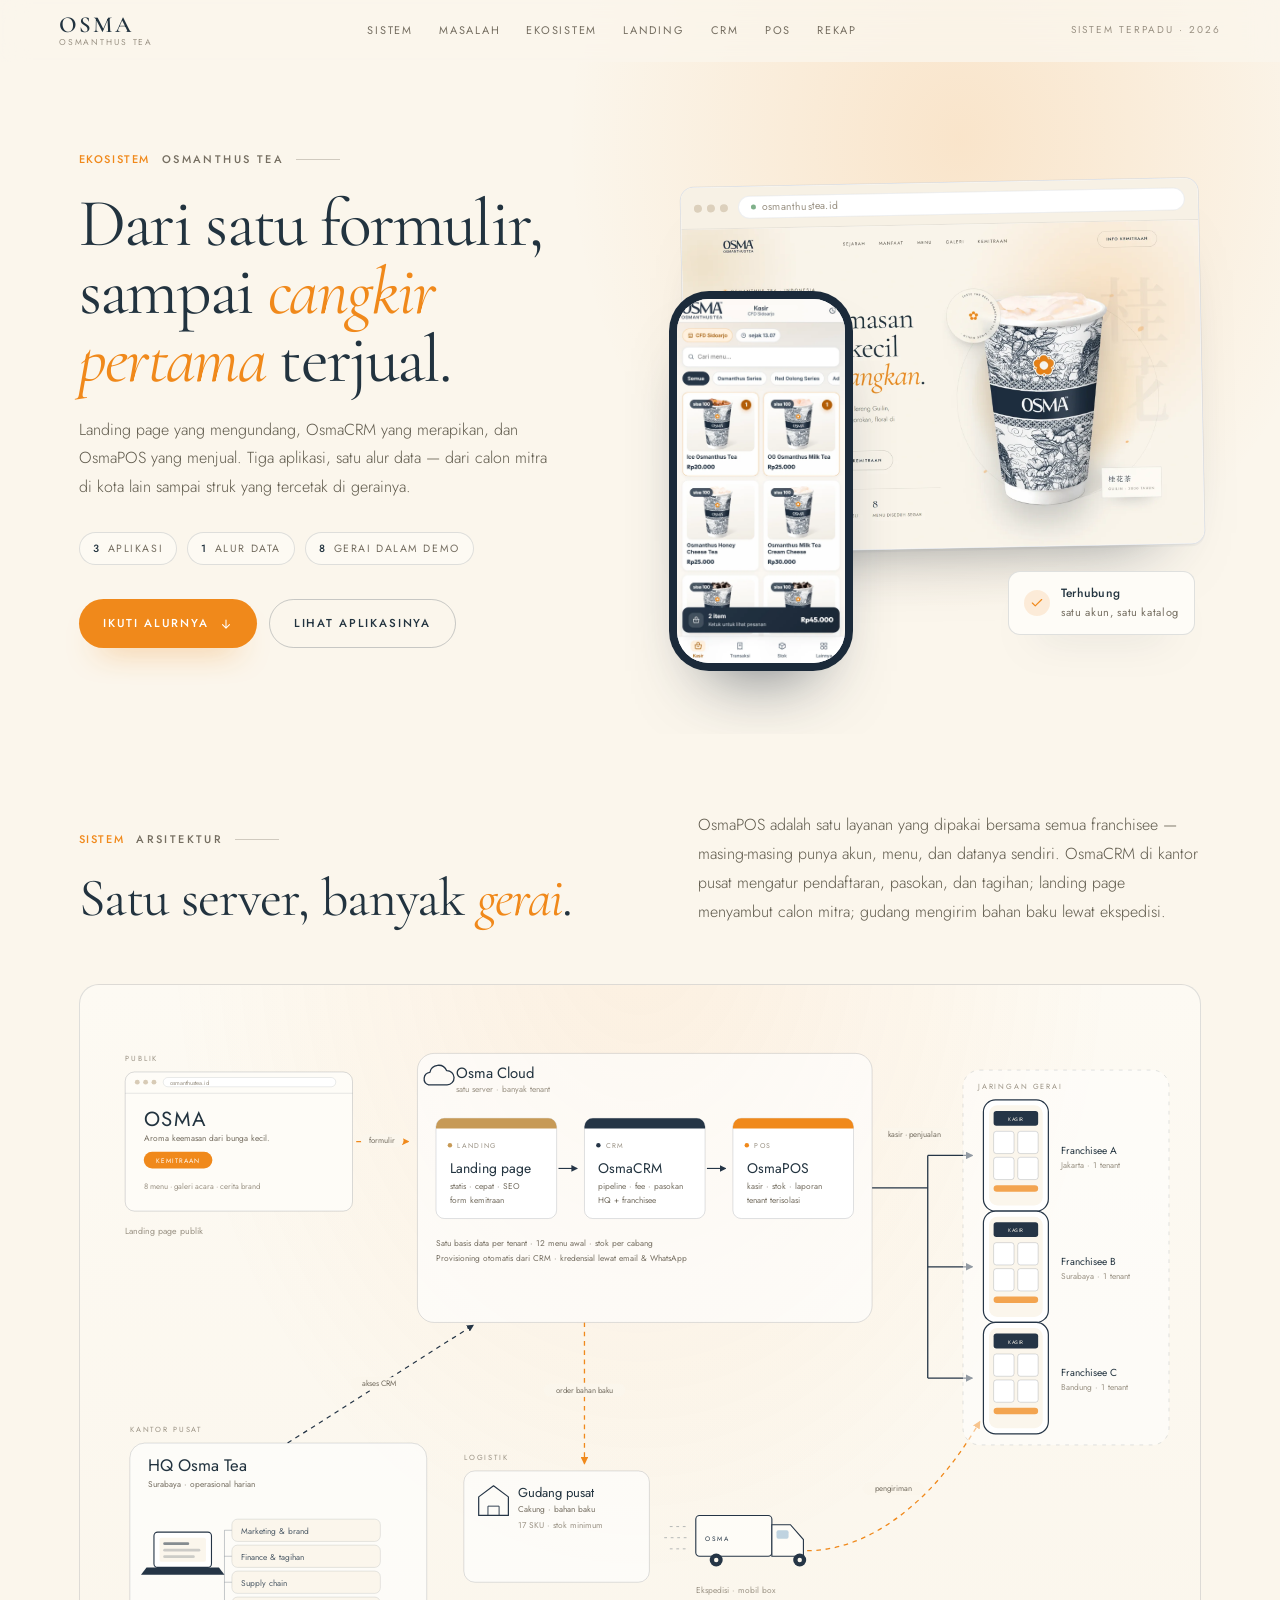
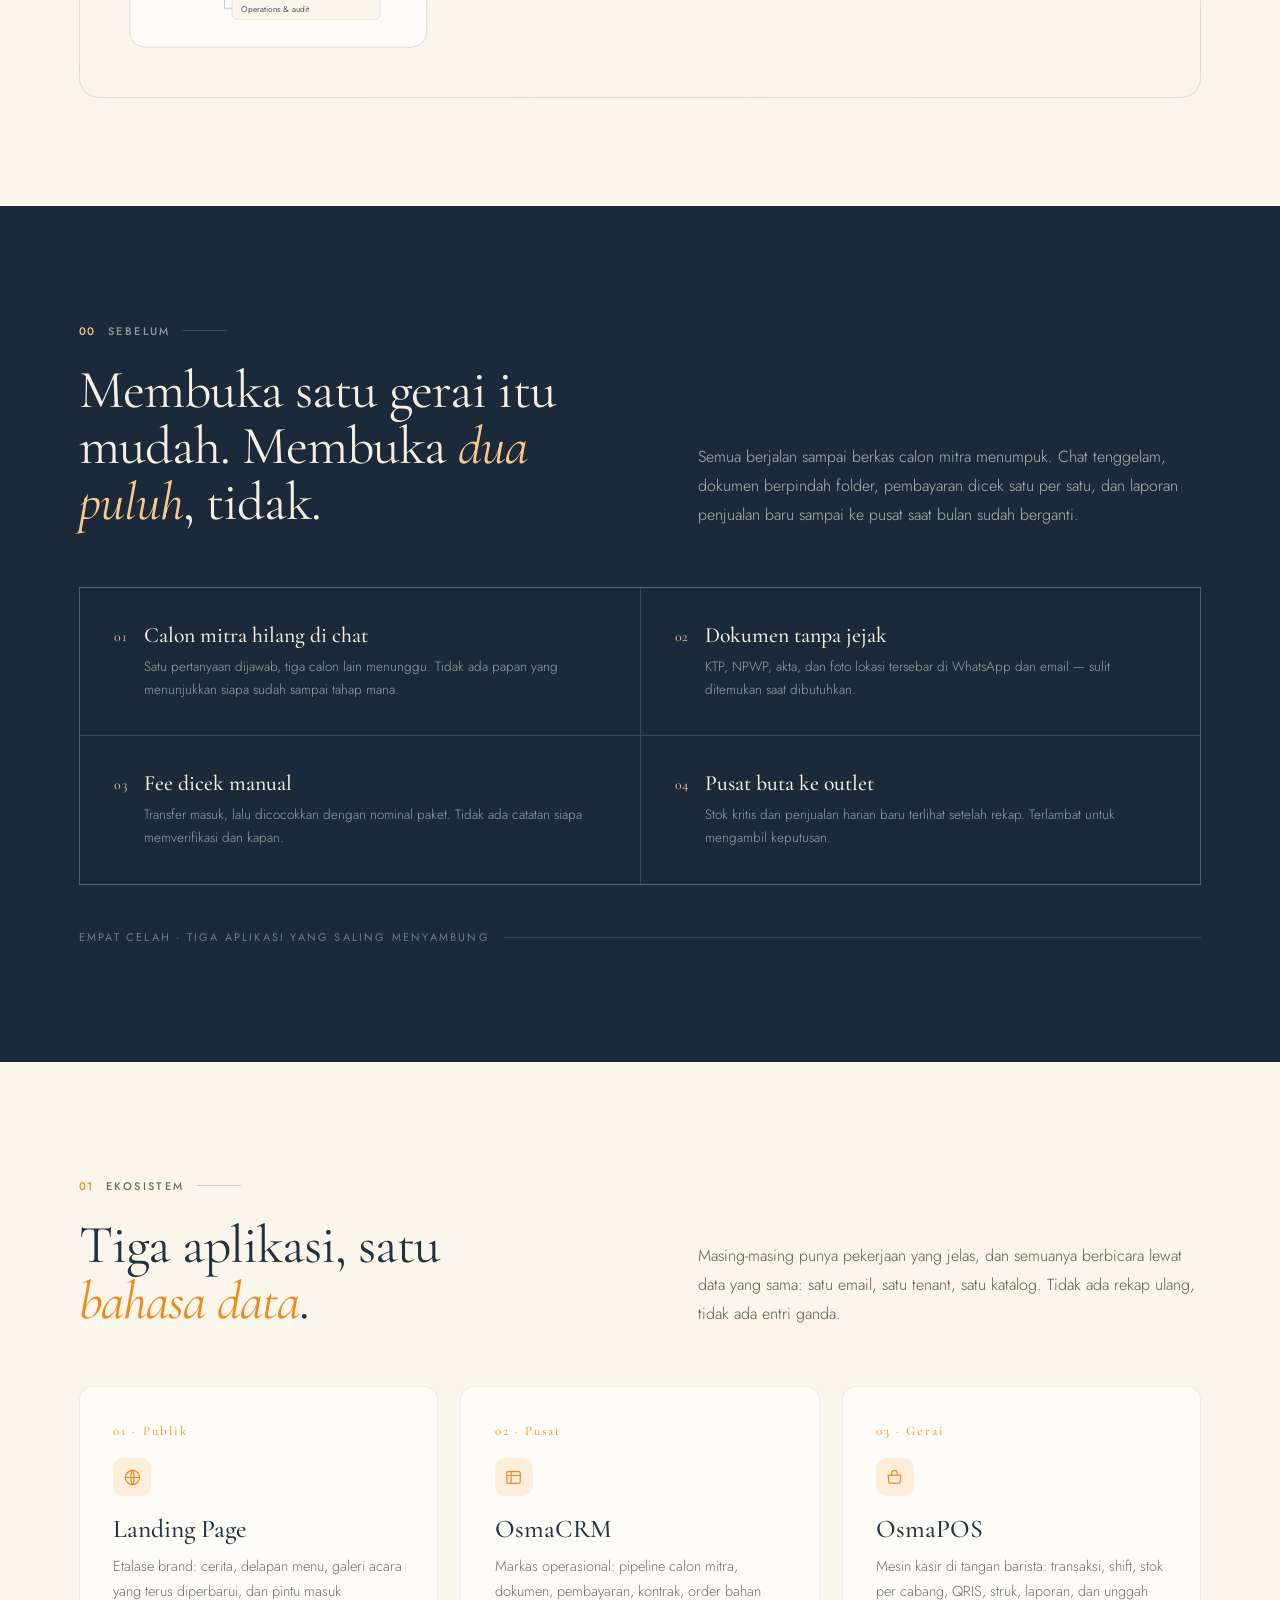
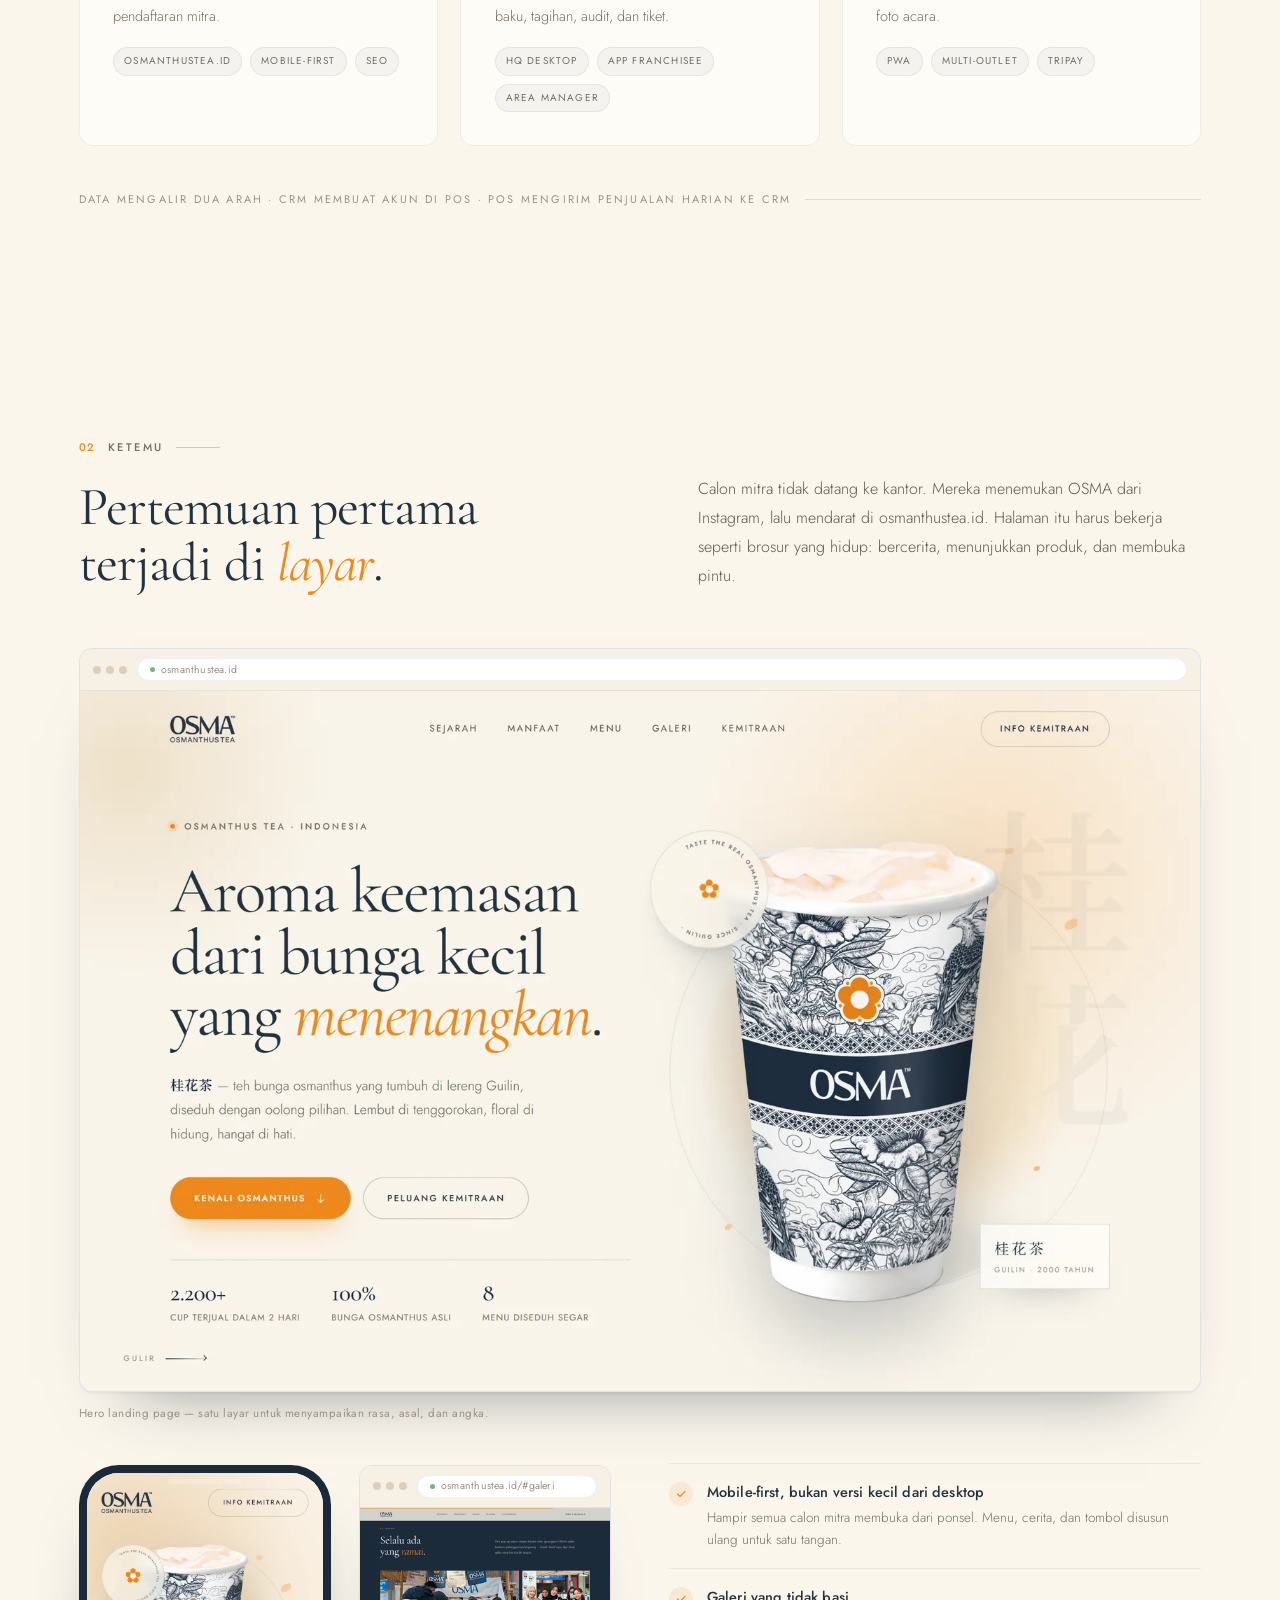
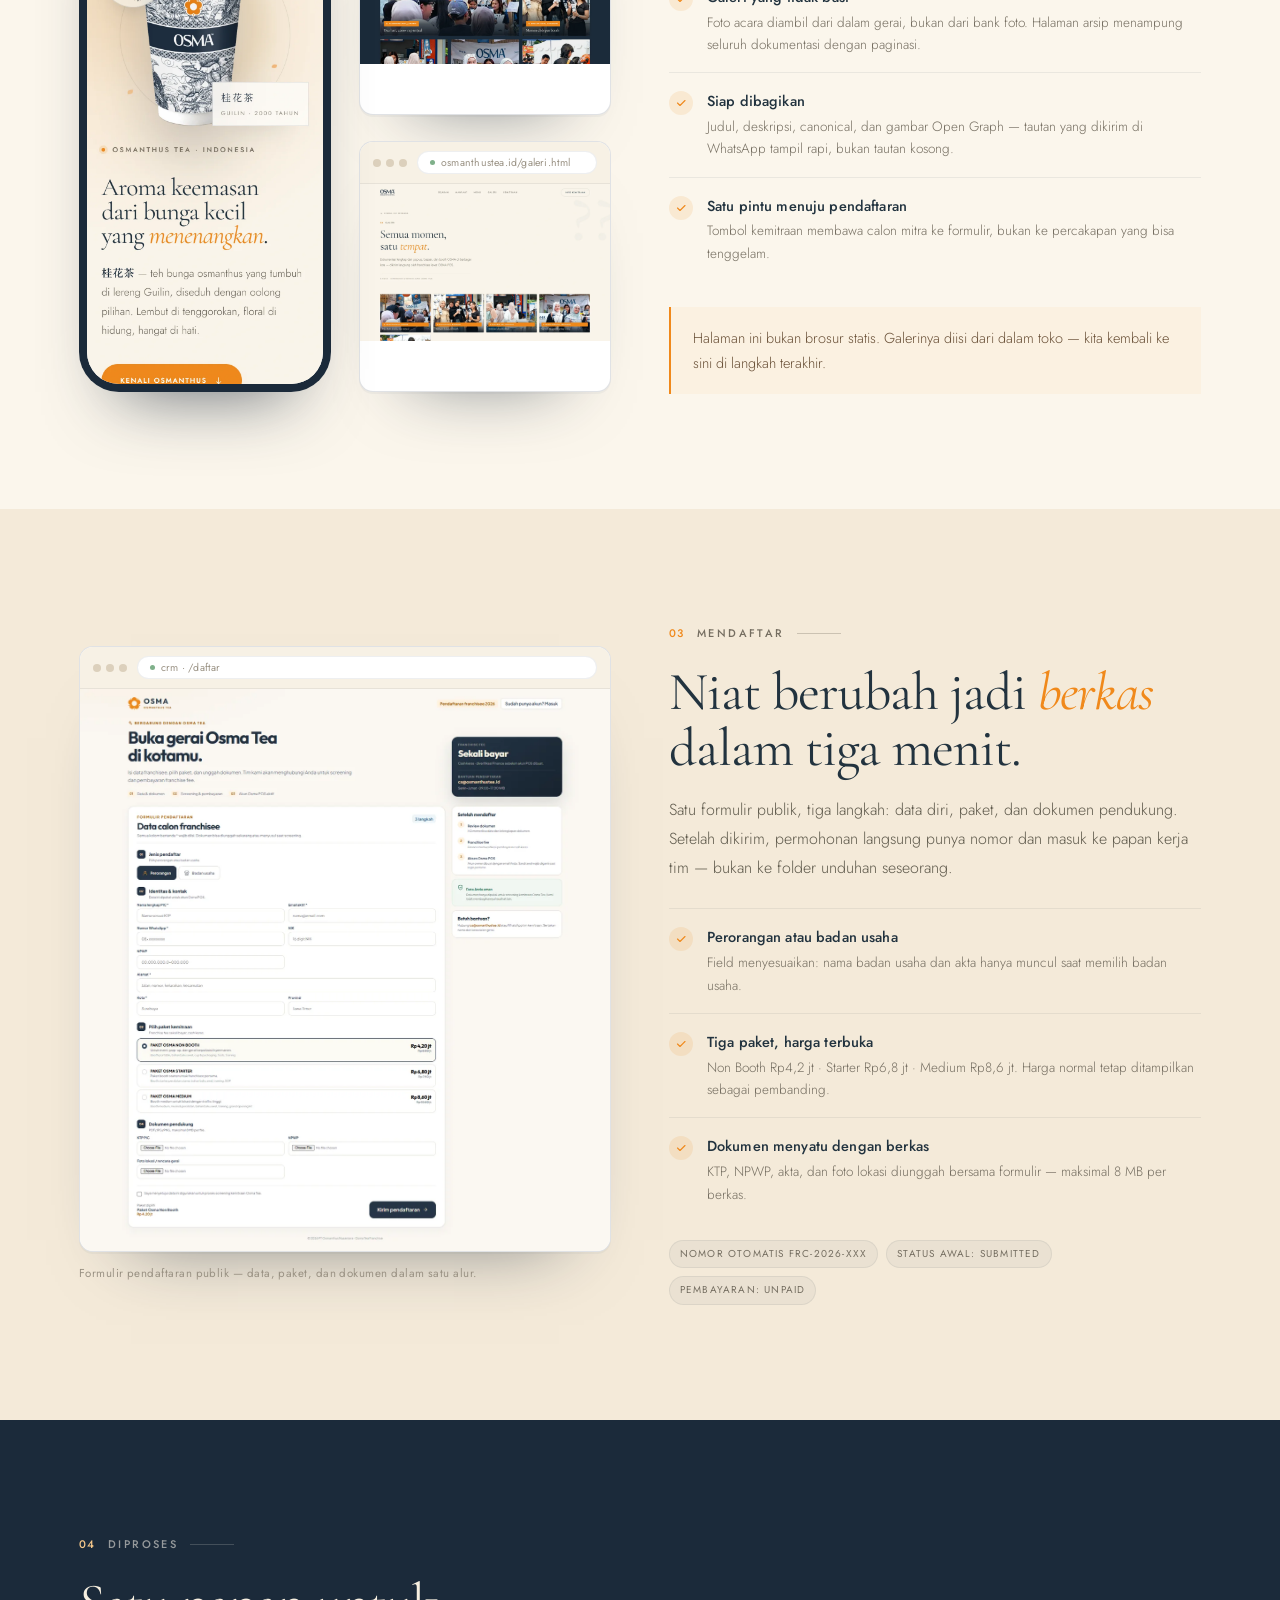
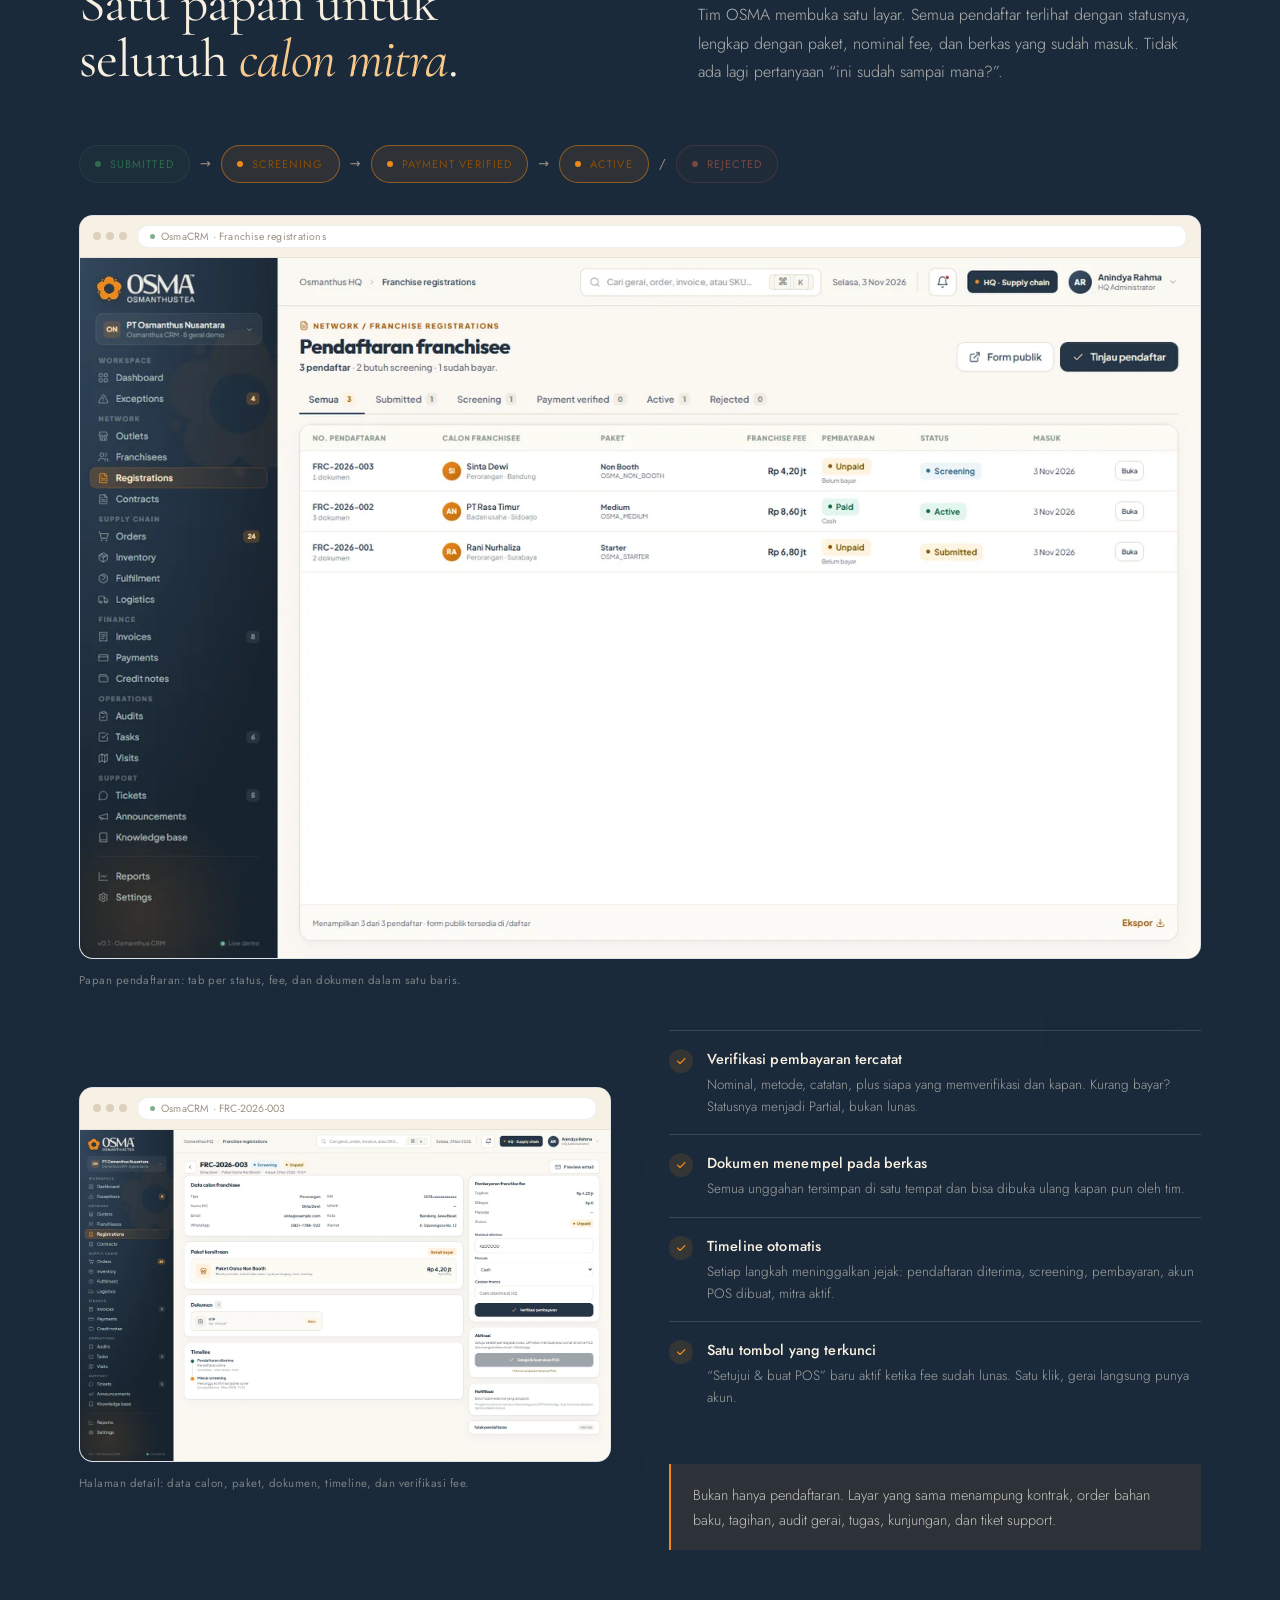
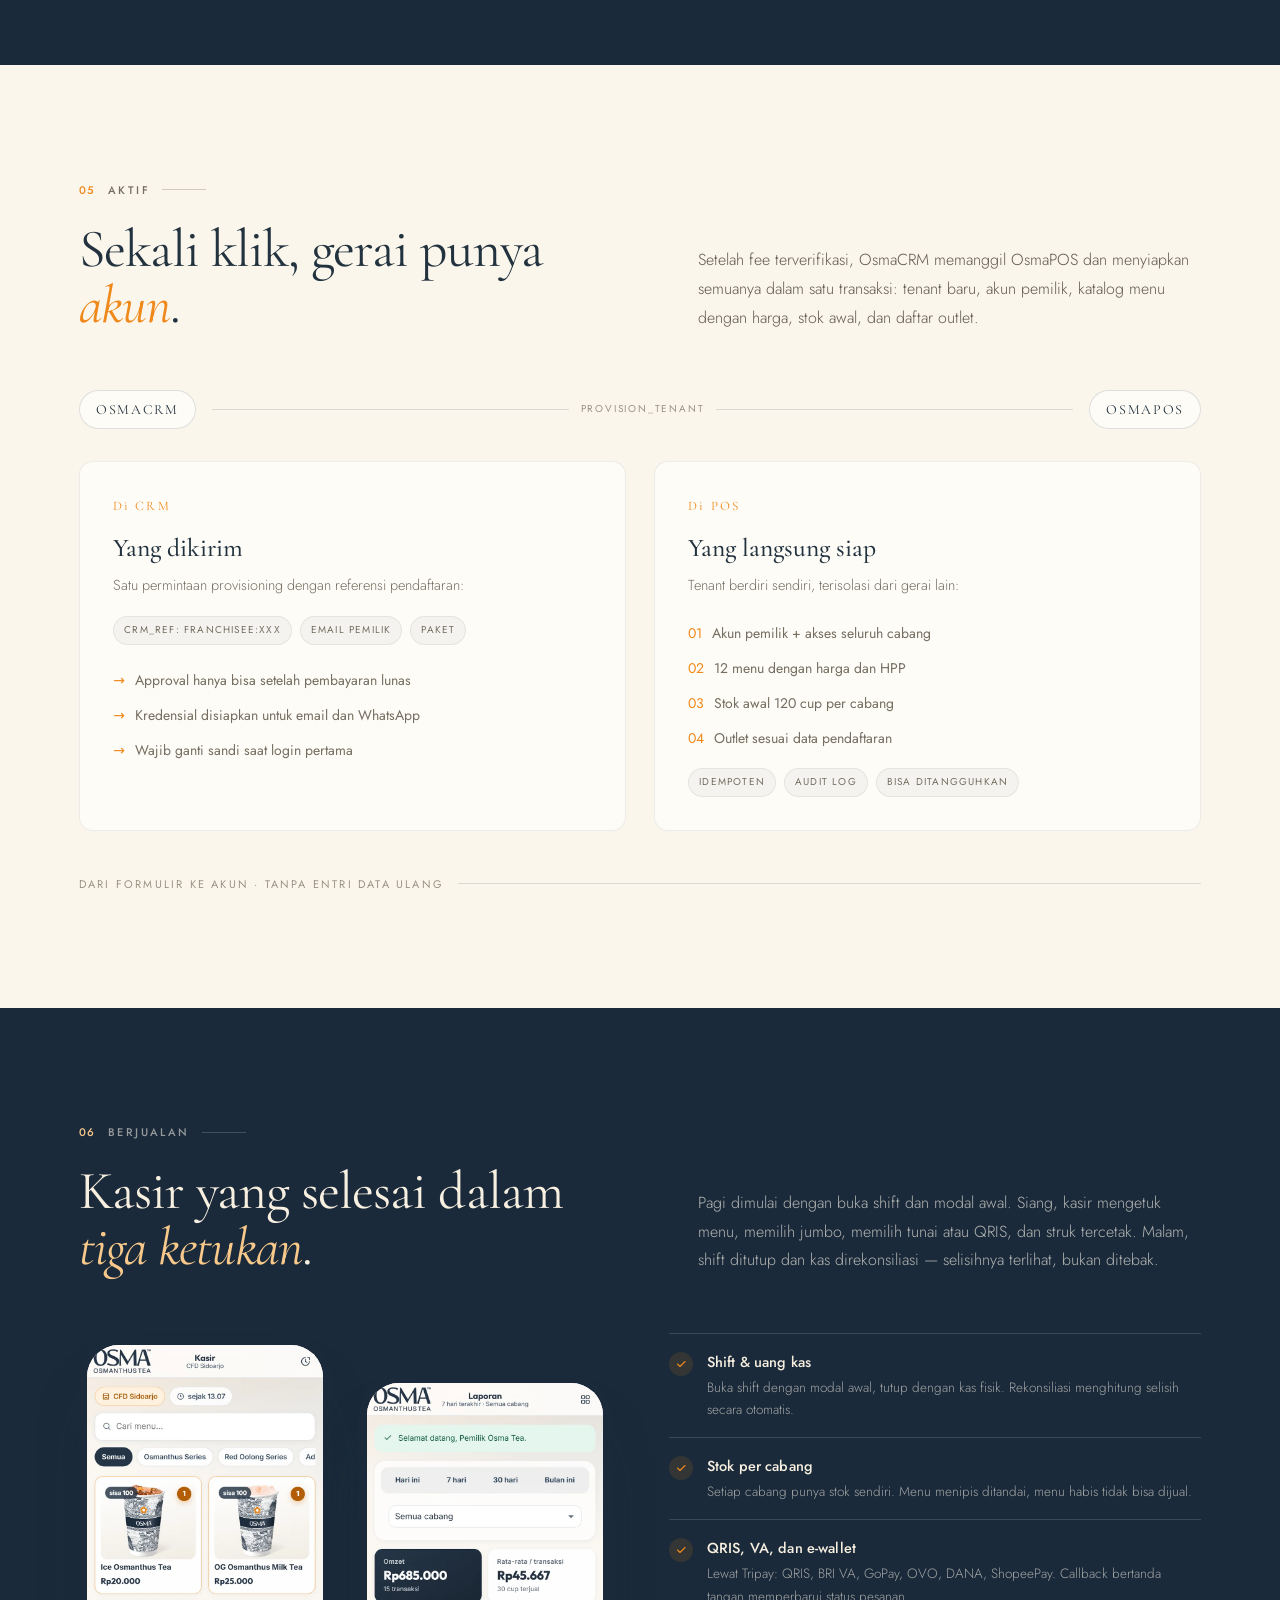
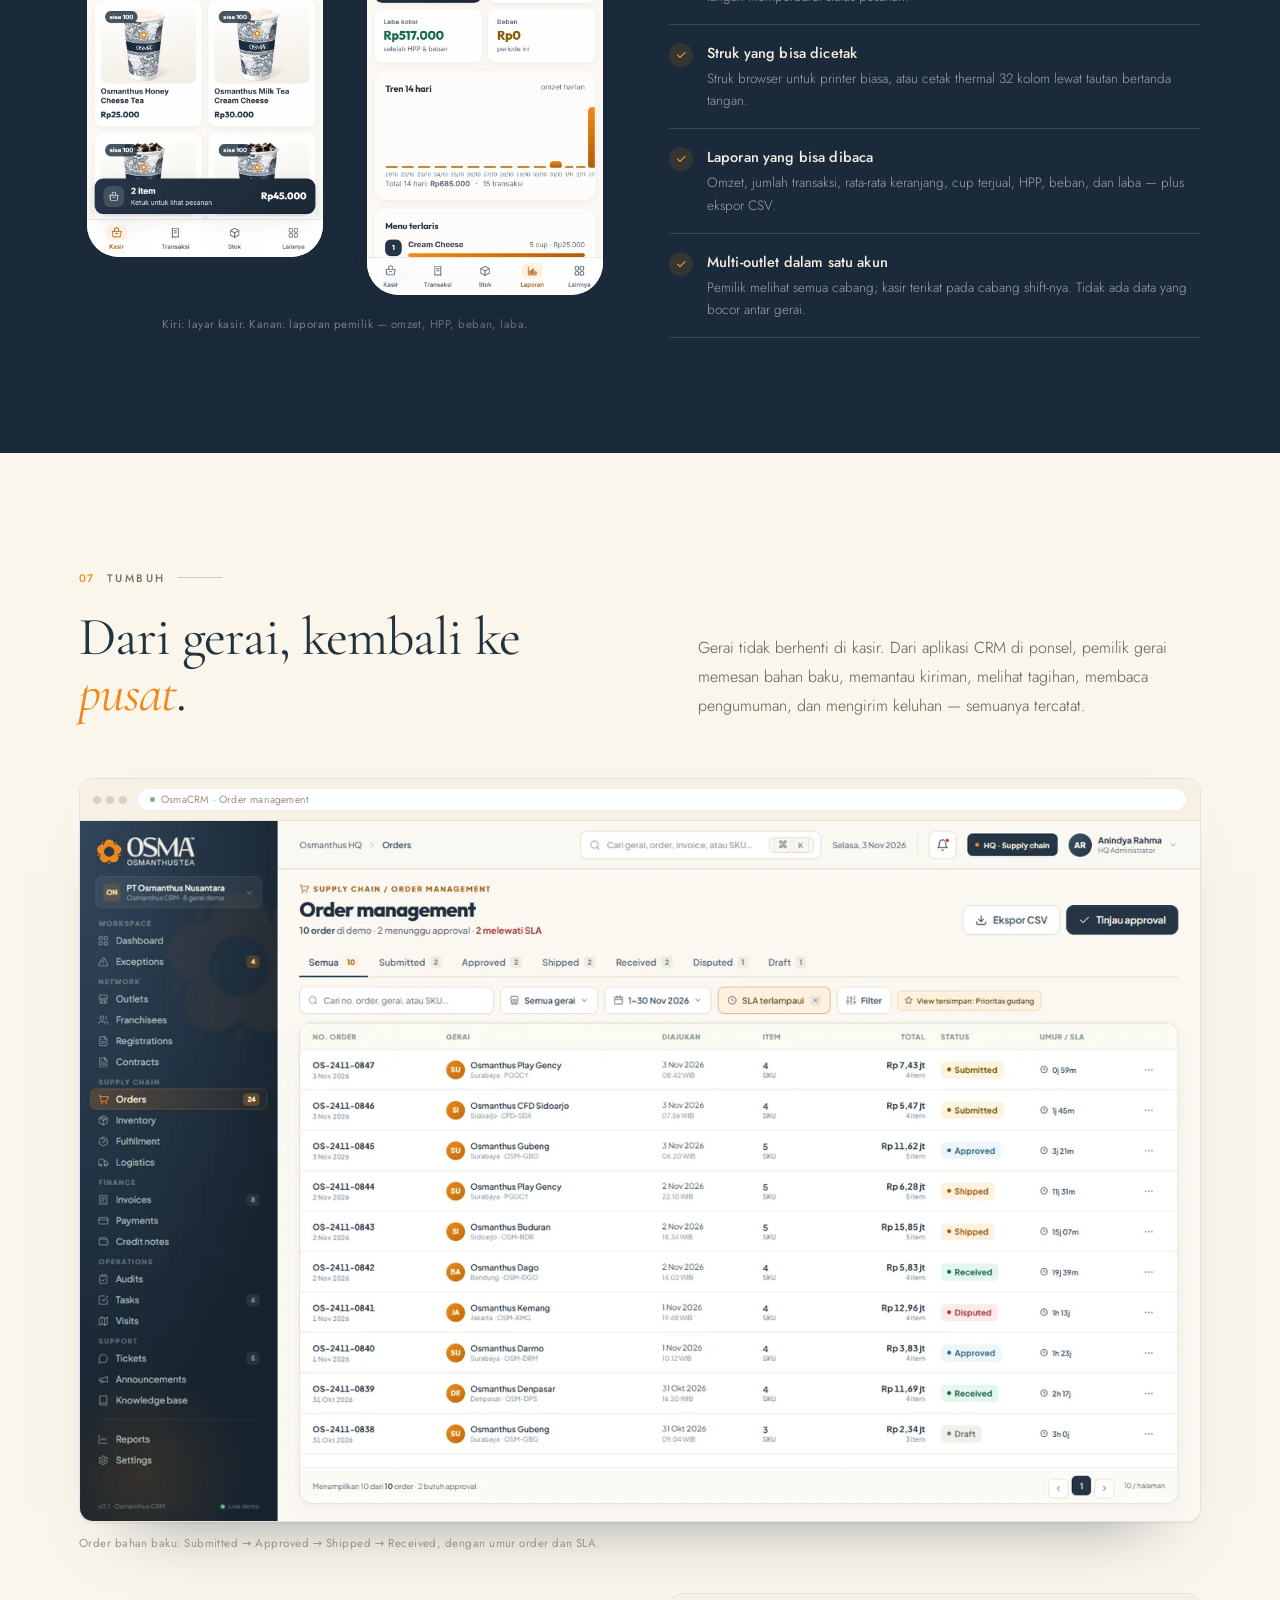
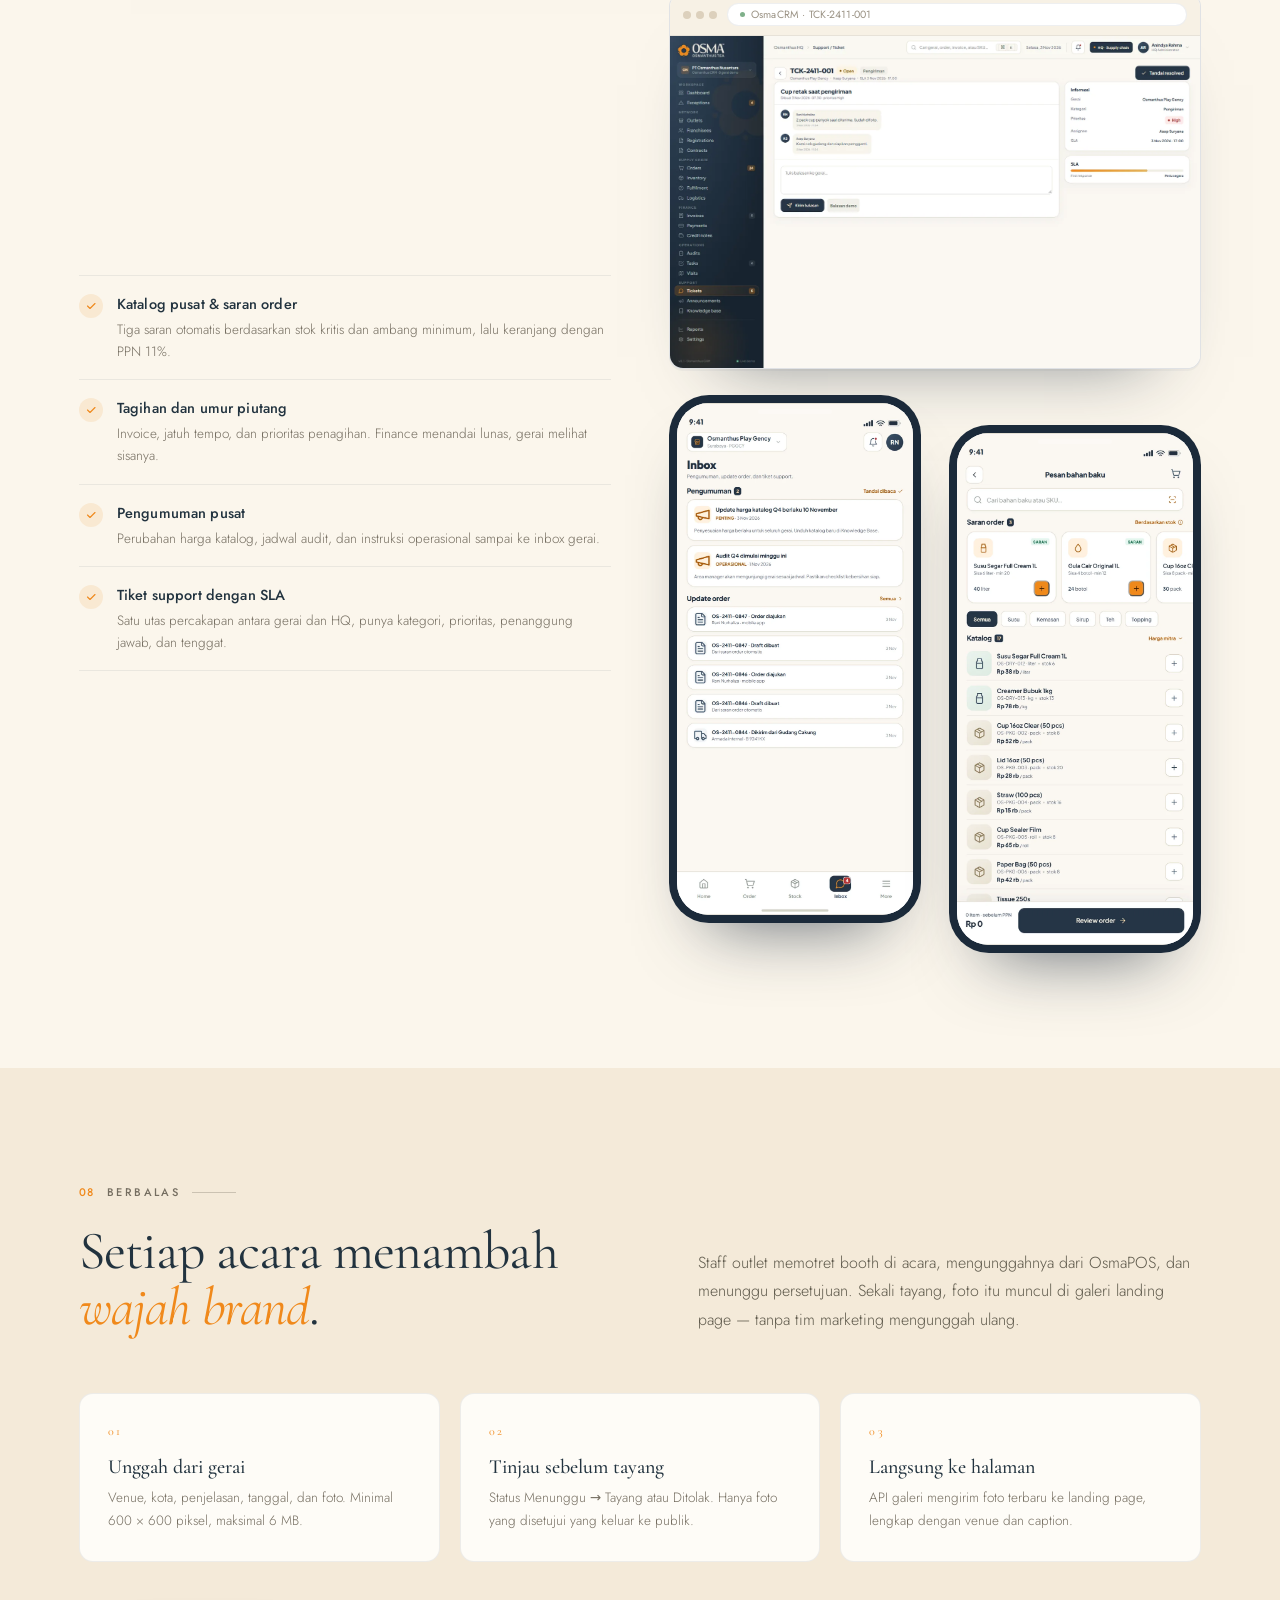
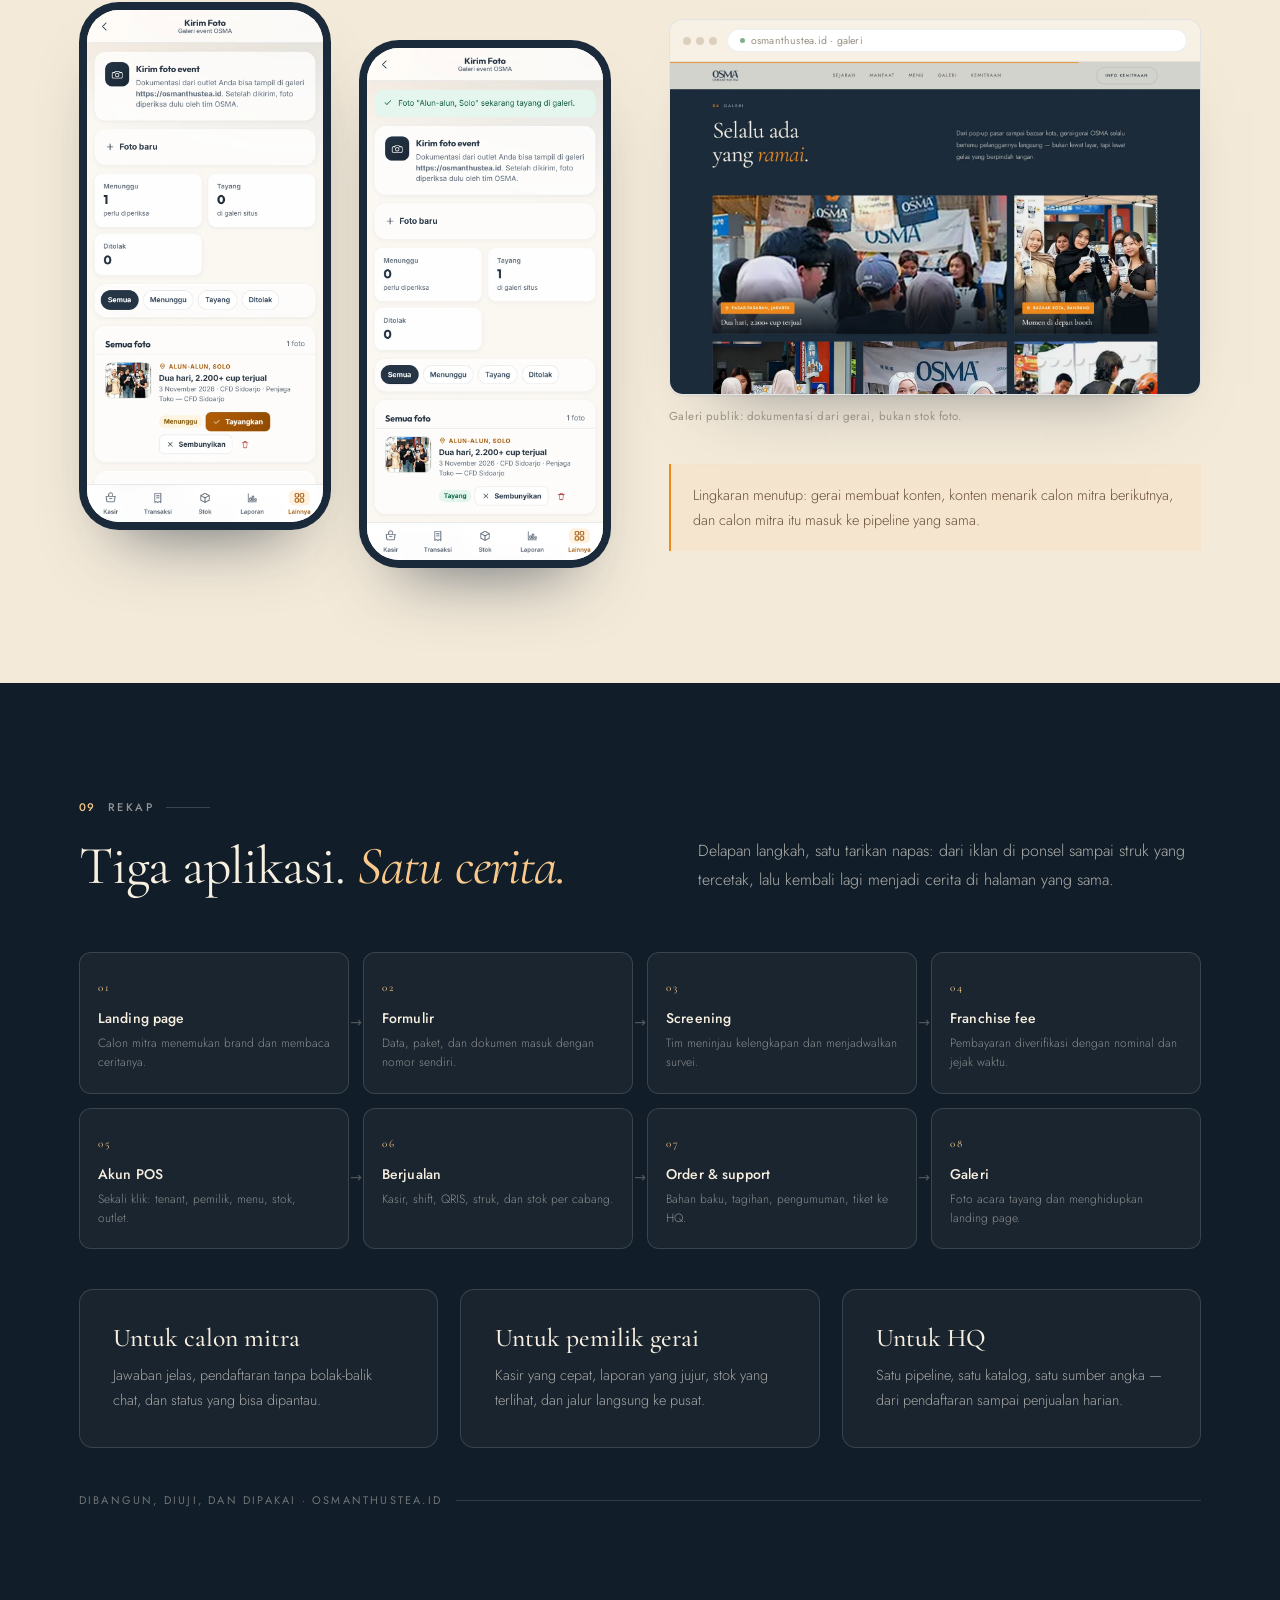
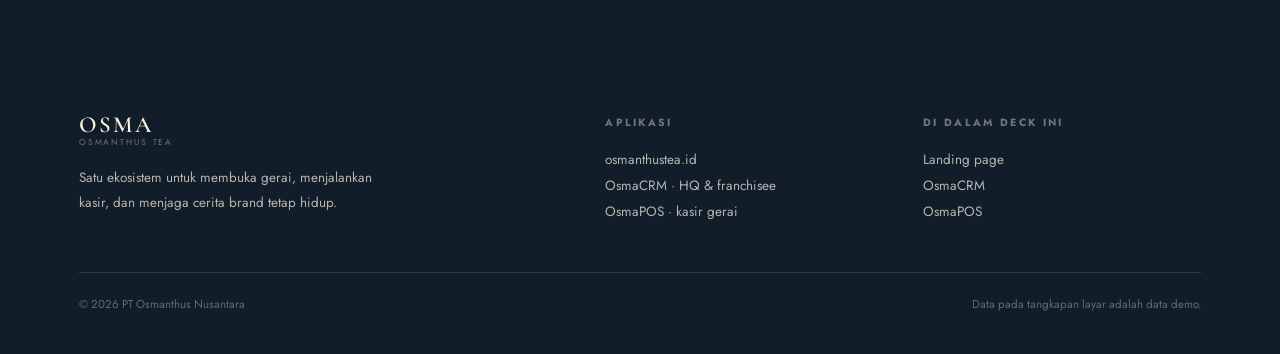
==== presentasi/index.html @ ffec3fe2 "Presentasi ekosistem OSMA di /presentasi/ Landing page presentasi: hero, peta sistem (cloud, server " ====
<!doctype html>
<html lang="id">
<head>
<meta charset="utf-8">
<meta name="viewport" content="width=device-width, initial-scale=1">
<title>Ekosistem OSMA — Landing Page, OsmaCRM, OsmaPOS</title>
<meta name="description" content="Satu alur dari calon mitra di landing page, diproses di OsmaCRM, sampai berjualan di OsmaPOS — dan setiap acara gerai kembali menghidupkan galeri brand.">
<link rel="preconnect" href="https://fonts.googleapis.com">
<link rel="preconnect" href="https://fonts.gstatic.com" crossorigin>
<link href="https://fonts.googleapis.com/css2?family=Cormorant+Garamond:ital,wght@0,300;0,400;0,500;0,600;1,300;1,400;1,500&family=Jost:wght@300;400;500;600&display=swap" rel="stylesheet">
<style>
:root{
  --cream:#FBF6EC;
  --cream-2:#F4EAD9;
  --paper:#FEFCF7;
  --navy:#1B2A3A;
  --navy-2:#253546;
  --navy-deep:#111D28;
  --orange:#F0891B;
  --orange-soft:#F8C98B;
  --gold:#C79A56;
  --ink:#22333F;
  --muted:#756E61;
  --muted-2:#9A9284;
  --line:rgba(37,53,70,.14);
  --line-soft:rgba(37,53,70,.08);
  --line-light:rgba(251,246,236,.14);

  --serif:'Cormorant Garamond','Times New Roman',serif;
  --sans:'Jost',system-ui,-apple-system,'Segoe UI',sans-serif;

  --ease:cubic-bezier(.22,.61,.36,1);
  --pad:clamp(20px,4.6vw,64px);
  --max:1240px;
  --r:14px;
}

*,*::before,*::after{box-sizing:border-box}
html{scroll-behavior:smooth;-webkit-text-size-adjust:100%}
body{
  margin:0;background:var(--cream);color:var(--ink);
  font-family:var(--sans);font-size:17px;line-height:1.65;font-weight:400;
  -webkit-font-smoothing:antialiased;overflow-x:hidden;
}
img{max-width:100%;display:block}
a{color:inherit;text-decoration:none}
h1,h2,h3,h4,p,ul,ol,figure{margin:0}
ul,ol{padding:0;list-style:none}
::selection{background:var(--orange);color:#fff}
:focus-visible{outline:2px solid var(--orange);outline-offset:3px}

.wrap{width:100%;max-width:var(--max);margin:0 auto;padding:0 var(--pad)}
.section{position:relative;padding:clamp(72px,9vw,132px) 0}
section[id]{scroll-margin-top:86px}
.section--tight{padding:clamp(52px,6vw,84px) 0}
.dark{background:var(--navy);color:var(--cream)}
.dark-2{background:var(--navy-deep);color:var(--cream)}

/* ---------- progress + topbar ---------- */
.progress{position:fixed;top:0;left:0;right:0;height:2px;z-index:100;pointer-events:none}
.progress i{display:block;height:100%;width:100%;background:var(--orange);transform:scaleX(0);transform-origin:0 50%}
.topbar{
  position:fixed;top:0;left:0;right:0;z-index:90;
  display:flex;align-items:center;justify-content:space-between;gap:24px;
  padding:14px var(--pad);
  background:rgba(251,246,236,.82);backdrop-filter:blur(14px);
  border-bottom:1px solid transparent;transition:border-color .4s,background .4s;
}
.topbar.is-stuck{border-bottom-color:var(--line-soft);background:rgba(251,246,236,.94)}
.brand{display:flex;flex-direction:column;align-items:flex-start;gap:1px;font-family:var(--serif);line-height:1}
.brand b{font-size:23px;font-weight:600;letter-spacing:.09em;line-height:1}
.brand span{font-family:var(--sans);font-size:8.5px;font-weight:400;letter-spacing:.22em;text-transform:uppercase;color:var(--muted-2)}
.topnav{display:flex;align-items:center;gap:26px;font-size:11px;letter-spacing:.16em;text-transform:uppercase;color:var(--muted)}
.topnav a{transition:color .3s}
.topnav a:hover{color:var(--orange)}
.topmeta{font-size:10px;letter-spacing:.2em;text-transform:uppercase;color:var(--muted-2)}
@media (max-width:820px){.topnav,.topmeta{display:none}}
@media (max-width:1180px){.topmeta{display:none}}

/* ---------- type ---------- */
.eyebrow{
  display:flex;align-items:center;gap:12px;
  font-size:11px;font-weight:500;letter-spacing:.22em;text-transform:uppercase;
  color:var(--muted);margin-bottom:22px;
}
.eyebrow b{color:var(--orange);font-weight:500;letter-spacing:.14em}
.eyebrow::after{content:'';width:44px;height:1px;background:currentColor;opacity:.32}
.dark .eyebrow{color:rgba(251,246,236,.55)}
.dark .eyebrow b{color:var(--orange-soft)}

h2.title{
  font-family:var(--serif);font-weight:400;
  font-size:clamp(33px,4.2vw,58px);line-height:1.04;letter-spacing:-.018em;
  max-width:19ch;
}
.title em{font-style:italic;color:var(--orange)}
.dark .title{color:#F7EFE0}
.dark .title em{color:var(--orange-soft)}
.lead{
  font-size:clamp(15.5px,1.25vw,18px);line-height:1.8;color:#5F5A4C;
  font-weight:300;max-width:64ch;
}
.dark .lead{color:rgba(251,246,236,.68)}
.step-head{display:grid;grid-template-columns:1.05fr .95fr;gap:clamp(24px,5vw,72px);align-items:end;margin-bottom:clamp(34px,4.5vw,58px)}
@media (max-width:900px){.step-head{grid-template-columns:1fr;align-items:start}}

.small{font-size:12.5px;line-height:1.7;color:var(--muted-2);letter-spacing:.01em}
.dark .small{color:rgba(251,246,236,.45)}

/* ---------- hero ---------- */
.hero{position:relative;padding:clamp(112px,12vw,150px) 0 clamp(56px,7vw,86px);overflow:hidden}
.hero::before{
  content:'';position:absolute;inset:-30% -10% auto 40%;height:900px;
  background:radial-gradient(ellipse at 50% 40%,rgba(240,137,27,.16),rgba(240,137,27,0) 62%);
  pointer-events:none;
}
.hero-grid{display:grid;grid-template-columns:1.02fr .98fr;gap:clamp(30px,5vw,64px);align-items:center;position:relative}
@media (max-width:980px){.hero-grid{grid-template-columns:1fr}}
.hero h1{
  font-family:var(--serif);font-weight:400;
  font-size:clamp(40px,5.3vw,74px);line-height:1.0;letter-spacing:-.025em;
  margin-bottom:22px;max-width:15ch;
}
.hero h1 em{font-style:italic;color:var(--orange)}
.hero .lead{max-width:52ch;margin-bottom:30px}
.hero-meta{display:flex;flex-wrap:wrap;gap:10px;margin-bottom:34px}
.pill{
  display:inline-flex;align-items:center;gap:8px;
  font-size:10.5px;letter-spacing:.15em;text-transform:uppercase;color:var(--muted);
  padding:7px 13px;border:1px solid var(--line);border-radius:999px;background:rgba(254,252,247,.7);
}
.pill b{color:var(--ink);font-weight:500;letter-spacing:.06em}
.hero-actions{display:flex;flex-wrap:wrap;gap:12px}
.btn{
  display:inline-flex;align-items:center;gap:10px;
  padding:14px 24px;border-radius:999px;font-size:11.5px;font-weight:500;
  letter-spacing:.16em;text-transform:uppercase;
  transition:transform .4s var(--ease),box-shadow .4s var(--ease),background .4s,color .4s,border-color .4s;
}
.btn:hover{transform:translateY(-2px)}
.btn--solid{background:var(--orange);color:#fff;box-shadow:0 18px 32px -20px rgba(240,137,27,.9)}
.btn--solid:hover{box-shadow:0 22px 40px -20px rgba(240,137,27,.95)}
.btn--ghost{border:1px solid rgba(37,53,70,.24);color:var(--ink)}
.btn--ghost:hover{border-color:var(--orange);color:var(--orange)}
.btn svg{width:14px;height:14px;fill:none;stroke:currentColor;stroke-width:1.8;stroke-linecap:round;stroke-linejoin:round}

/* hero visual */
.hero-visual{position:relative;padding:10px 0 78px;max-width:620px;margin-left:auto;width:100%}
.hero-browser{position:relative;z-index:1;transform:rotate(-1.1deg)}
.hero-visual .hero-phone{
  position:absolute;left:-14px;bottom:-44px;z-index:3;
  width:min(184px,42%);
}
@media (max-width:560px){
  .hero-phone{width:40%;right:0;bottom:-8px}
}
.float-card{
  position:absolute;right:6px;bottom:-8px;z-index:4;
  background:var(--paper);border:1px solid var(--line);border-radius:12px;
  padding:12px 15px;box-shadow:0 24px 40px -30px rgba(27,42,58,.55);
  display:flex;align-items:center;gap:11px;font-size:11px;letter-spacing:.06em;color:var(--muted);
  max-width:220px;
}
.float-card i{
  width:26px;height:26px;border-radius:50%;background:rgba(240,137,27,.14);color:var(--orange);
  display:grid;place-items:center;flex:none;
}
.float-card i svg{width:14px;height:14px;fill:none;stroke:currentColor;stroke-width:2;stroke-linecap:round;stroke-linejoin:round}
.float-card b{display:block;color:var(--ink);font-weight:500;font-size:12px;letter-spacing:.02em}
@media (max-width:700px){.float-card{display:none}}

/* ---------- browser + phone frames ---------- */
.browser{
  background:#fff;border:1px solid var(--line);border-radius:var(--r);overflow:hidden;
  box-shadow:0 40px 70px -52px rgba(27,42,58,.6),0 2px 0 rgba(37,53,70,.04);
}
.browser__bar{display:flex;align-items:center;gap:10px;padding:9px 13px;background:#F7F1E5;border-bottom:1px solid var(--line-soft)}
.browser__dots{display:flex;gap:5px;flex:none}
.browser__dots i{width:8px;height:8px;border-radius:50%;background:#DCD0BC}
.browser__url{
  flex:1;min-width:0;height:23px;border-radius:999px;background:#fff;border:1px solid var(--line-soft);
  font-size:10.5px;color:var(--muted-2);display:flex;align-items:center;gap:6px;padding:0 12px;
  letter-spacing:.02em;white-space:nowrap;overflow:hidden;
}
.browser__url i{width:5px;height:5px;border-radius:50%;background:#7FB08A;flex:none}
.browser img{width:100%;height:auto}

.phone{
  width:min(322px,100%);background:var(--navy);border-radius:40px;padding:8px;
  box-shadow:0 40px 70px -40px rgba(27,42,58,.7);position:relative;
}
.phone::after{
  content:'';position:absolute;left:50%;top:14px;transform:translateX(-50%);
  width:74px;height:5px;border-radius:999px;background:rgba(255,255,255,.18);z-index:2;
}
.phone img{width:100%;height:auto;border-radius:32px;aspect-ratio:760/1647;object-fit:cover;object-position:top center;background:#fff}
.phone--tall img{aspect-ratio:760/1647}

/* ---------- cards / grids ---------- */
.grid-2{display:grid;grid-template-columns:1fr 1fr;gap:clamp(16px,2.6vw,28px)}
.grid-3{display:grid;grid-template-columns:repeat(3,1fr);gap:clamp(14px,2vw,22px)}
@media (max-width:900px){.grid-3{grid-template-columns:1fr 1fr}}
@media (max-width:700px){.grid-2,.grid-3{grid-template-columns:1fr}}

.card{
  background:var(--paper);border:1px solid var(--line-soft);border-radius:var(--r);
  padding:clamp(22px,2.6vw,34px);position:relative;overflow:hidden;
  transition:transform .5s var(--ease),box-shadow .5s var(--ease),border-color .5s;
}
.card:hover{transform:translateY(-4px);box-shadow:0 30px 50px -44px rgba(27,42,58,.55);border-color:var(--line)}
.card h3{font-family:var(--serif);font-size:clamp(21px,2vw,26px);font-weight:500;line-height:1.18;margin-bottom:10px}
.card p{font-size:14.5px;line-height:1.72;color:var(--muted);font-weight:300}
.card__num{
  font-family:var(--serif);font-size:13px;letter-spacing:.16em;color:var(--orange);
  display:block;margin-bottom:16px;
}
.card__icon{
  width:38px;height:38px;border-radius:10px;background:rgba(240,137,27,.12);color:var(--orange);
  display:grid;place-items:center;margin-bottom:18px;flex:none;
}
.card__icon svg{width:19px;height:19px;fill:none;stroke:currentColor;stroke-width:1.5;stroke-linecap:round;stroke-linejoin:round}
.dark .card{background:rgba(255,255,255,.035);border-color:var(--line-light)}
.dark .card h3{color:#F7EFE0}
.dark .card p{color:rgba(251,246,236,.62)}
.dark .card:hover{border-color:rgba(251,246,236,.26);box-shadow:0 30px 60px -50px #000}

.tagrow{display:flex;flex-wrap:wrap;gap:8px;margin-top:18px}
.tag{
  font-size:10px;letter-spacing:.12em;text-transform:uppercase;color:var(--muted);
  padding:5px 10px;border-radius:999px;background:rgba(37,53,70,.045);border:1px solid var(--line-soft);
}
.dark .tag{color:rgba(251,246,236,.62);background:rgba(255,255,255,.05);border-color:var(--line-light)}

/* pain list */
.pain-grid{display:grid;grid-template-columns:repeat(2,1fr);gap:1px;background:var(--line-light);border:1px solid var(--line-light);margin-top:clamp(30px,4vw,50px)}
.pain{background:var(--navy);padding:clamp(22px,2.8vw,34px);display:flex;gap:16px;align-items:flex-start}
.pain i{
  font-family:var(--serif);font-style:normal;font-size:14px;color:var(--orange-soft);
  letter-spacing:.06em;flex:none;padding-top:3px;
}
.pain h3{font-family:var(--serif);font-size:clamp(19px,1.7vw,23px);font-weight:500;color:#F7EFE0;margin-bottom:7px;line-height:1.22}
.pain p{font-size:13.5px;line-height:1.7;color:rgba(251,246,236,.58);font-weight:300}
@media (max-width:760px){.pain-grid{grid-template-columns:1fr}}

/* pipeline */
.pipeline{display:flex;flex-wrap:wrap;align-items:center;gap:10px;margin-top:26px}
.step{
  display:inline-flex;align-items:center;gap:9px;
  padding:9px 15px;border-radius:999px;border:1px solid var(--line);
  font-size:11px;letter-spacing:.1em;text-transform:uppercase;color:var(--muted);background:var(--paper);
}
.step b{width:6px;height:6px;border-radius:50%;background:var(--muted-2);flex:none}
.step.is-on{border-color:rgba(240,137,27,.5);color:#8A4E07;background:rgba(240,137,27,.09)}
.step.is-on b{background:var(--orange)}
.step.is-done{color:#2E6B4F;border-color:rgba(46,107,79,.3);background:rgba(46,107,79,.07)}
.step.is-done b{background:#2E6B4F}
.step.is-off{opacity:.75;color:#9B5145;border-color:rgba(155,81,69,.35);background:rgba(155,81,69,.06)}
.step.is-off b{background:#9B5145}
.pipeline .arrow{color:var(--muted-2);font-size:13px;line-height:1}
@media (max-width:640px){.pipeline .arrow{display:none}}

/* split media */
.split{display:grid;grid-template-columns:1fr 1fr;gap:clamp(26px,4.5vw,64px);align-items:center}
.split--media-first .split__media{order:-1}
@media (max-width:900px){
  .split{grid-template-columns:1fr}
  .split--media-first .split__media{order:0}
}
.stack{display:grid;gap:clamp(16px,2.4vw,26px)}

/* ---------- peta sistem ---------- */
.sys-figure{
  position:relative;border:1px solid var(--line);border-radius:20px;overflow:hidden;
  padding:clamp(10px,1.8vw,22px);
  background:
    radial-gradient(ellipse at 50% -10%,rgba(240,137,27,.09),rgba(240,137,27,0) 60%),
    linear-gradient(#FDFAF3,#FBF6EC);
}
.sys-figure svg{display:block;width:100%;height:auto}
.sys-figure text{font-family:var(--sans)}

.sys-legend{
  display:flex;flex-wrap:wrap;gap:18px 22px;margin-top:16px;
  font-size:9.5px;letter-spacing:.14em;text-transform:uppercase;color:var(--muted-2);
}
.sys-legend span{display:inline-flex;align-items:center;gap:8px}
.sys-legend i{display:block;width:26px;height:1px;background:var(--navy-2);flex:none}
.sys-legend i.is-dash{background:repeating-linear-gradient(90deg,var(--navy-2) 0 3px,transparent 3px 6px)}
.sys-legend i.is-orange{background:var(--orange)}
.sys-legend i.is-orange-dash{background:repeating-linear-gradient(90deg,var(--orange) 0 3px,transparent 3px 6px)}

.sys-stack{display:none}
@media (max-width:899px){
  .sys-figure{display:none}
  .sys-stack{display:grid;gap:0;margin-top:6px}
  .sys-card{background:var(--paper);border:1px solid var(--line);border-radius:12px;padding:16px 18px}
  .sys-tag{display:block;font-size:8.5px;letter-spacing:.2em;text-transform:uppercase;color:var(--muted-2);margin-bottom:6px}
  .sys-card b{display:block;font-family:var(--serif);font-size:18px;font-weight:500;line-height:1.22;margin-bottom:4px}
  .sys-card p{font-size:12px;line-height:1.6;color:var(--muted);font-weight:300}
  .sys-chips{display:flex;flex-wrap:wrap;gap:6px;margin-top:10px}
  .sys-chips span{font-size:9.5px;letter-spacing:.05em;padding:4px 9px;border-radius:999px;border:1px solid var(--line);background:rgba(37,53,70,.03);color:#4C5A66}
  .sys-link{position:relative;display:flex;align-items:center;min-height:46px;padding:9px 0 9px 26px;font-size:9px;letter-spacing:.16em;text-transform:uppercase;color:var(--muted-2)}
  .sys-link::before{content:'';position:absolute;left:9px;top:-2px;bottom:-2px;width:1px;background:repeating-linear-gradient(180deg,rgba(37,53,70,.4) 0 4px,transparent 4px 8px)}
}

/* ---------- bridge between apps ---------- */
.bridge{display:flex;align-items:center;gap:16px;flex-wrap:wrap;margin-bottom:clamp(22px,3vw,32px)}
.bridge__node{
  font-family:var(--serif);font-size:14px;letter-spacing:.12em;text-transform:uppercase;
  padding:7px 16px;border:1px solid var(--line);border-radius:999px;background:var(--paper);color:var(--ink);
}
.bridge__link{
  flex:1;min-width:150px;display:flex;align-items:center;gap:12px;
  font-size:10px;letter-spacing:.18em;text-transform:uppercase;color:var(--muted-2);
}
.bridge__link::before,.bridge__link::after{content:'';flex:1;height:1px;background:var(--line)}

/* callout */
.callout{
  margin-top:clamp(24px,3vw,38px);padding:18px 22px;border-left:2px solid var(--orange);
  background:rgba(240,137,27,.05);font-size:14.5px;line-height:1.75;color:#6A5138;font-weight:300;
  max-width:70ch;
}
.dark .callout{background:rgba(240,137,27,.08);color:rgba(251,246,236,.75)}
.callout b{font-weight:500;color:var(--ink)}
.dark .callout b{color:#F7EFE0}

/* feature list */
.feature{display:flex;gap:14px;align-items:flex-start;padding:16px 0;border-top:1px solid var(--line-soft)}
.feature:last-child{border-bottom:1px solid var(--line-soft)}
.feature i{
  width:24px;height:24px;border-radius:50%;background:rgba(240,137,27,.12);color:var(--orange);
  display:grid;place-items:center;flex:none;margin-top:2px;
}
.feature i svg{width:12px;height:12px;fill:none;stroke:currentColor;stroke-width:2.2;stroke-linecap:round;stroke-linejoin:round}
.feature h3{font-size:14.5px;font-weight:500;margin-bottom:3px;letter-spacing:.01em}
.feature p{font-size:13.5px;line-height:1.65;color:var(--muted);font-weight:300}
.dark .feature{border-color:var(--line-light)}
.dark .feature h3{color:#F7EFE0}
.dark .feature p{color:rgba(251,246,236,.6)}

/* three-step */
.steps{display:grid;grid-template-columns:repeat(3,1fr);gap:clamp(14px,2vw,20px);counter-reset:s}
@media (max-width:760px){.steps{grid-template-columns:1fr}}
.stepcard{
  background:var(--paper);border:1px solid var(--line-soft);border-radius:var(--r);
  padding:clamp(20px,2.4vw,28px);position:relative;
}
.stepcard::before{
  counter-increment:s;content:'0' counter(s);
  font-family:var(--serif);font-size:12px;letter-spacing:.18em;color:var(--orange);
  display:block;margin-bottom:14px;
}
.stepcard h3{font-family:var(--serif);font-size:20px;font-weight:500;margin-bottom:8px;line-height:1.2}
.stepcard p{font-size:13.5px;line-height:1.7;color:var(--muted);font-weight:300}
.dark .stepcard{background:rgba(255,255,255,.04);border-color:var(--line-light)}
.dark .stepcard h3{color:#F7EFE0}
.dark .stepcard p{color:rgba(251,246,236,.62)}

/* flow recap */
.flow{display:grid;grid-template-columns:repeat(4,1fr);gap:14px;margin-top:clamp(30px,4vw,46px)}@media (max-width:940px){.flow{grid-template-columns:repeat(2,1fr)}}
@media (max-width:480px){.flow{grid-template-columns:1fr}}
.flow__item{
  position:relative;padding:18px 18px 20px;border-radius:12px;
  background:rgba(255,255,255,.04);border:1px solid var(--line-light);
}
.flow__item span{font-family:var(--serif);font-size:11px;letter-spacing:.2em;color:var(--orange-soft)}
.flow__item b{display:block;font-size:14px;font-weight:500;color:#F7EFE0;margin:8px 0 4px;letter-spacing:.01em}
.flow__item p{font-size:12px;line-height:1.6;color:rgba(251,246,236,.5);font-weight:300}
.flow__item::after{
  content:'→';position:absolute;right:-14px;top:50%;transform:translateY(-50%);
  color:rgba(251,246,236,.28);font-size:14px;z-index:1;
}
.flow__item:nth-child(4n)::after,.flow__item:last-child::after{display:none}
@media (max-width:940px){.flow__item:nth-child(4n)::after{display:block}.flow__item:nth-child(2n)::after{display:none}}
@media (max-width:480px){.flow__item::after{display:none}}

/* gallery strip */
.strip{display:grid;grid-template-columns:repeat(3,1fr);gap:10px;margin-top:18px}
.strip img{border-radius:10px;border:1px solid var(--line-soft);height:100%;object-fit:cover}
@media (max-width:640px){.strip{grid-template-columns:1fr 1fr}.strip img:last-child{display:none}}

/* footer */
.footer{background:var(--navy-deep);color:var(--cream);padding:clamp(56px,7vw,90px) 0 40px}
.footer-grid{display:grid;grid-template-columns:1.4fr .8fr .8fr;gap:40px;padding-bottom:48px;border-bottom:1px solid var(--line-light)}
@media (max-width:820px){.footer-grid{grid-template-columns:1fr 1fr}}
@media (max-width:560px){.footer-grid{grid-template-columns:1fr}}
.footer h4{font-size:10.5px;letter-spacing:.22em;text-transform:uppercase;color:rgba(251,246,236,.42);margin-bottom:16px}
.footer a,.footer p{font-size:13.5px;color:rgba(251,246,236,.7);line-height:1.9}
.footer a:hover{color:var(--orange-soft)}
.footer .brand{color:#F7EFE0}
.footer .brand span{color:rgba(251,246,236,.4)}
.footer-bottom{display:flex;flex-wrap:wrap;gap:12px;justify-content:space-between;padding-top:22px;font-size:11.5px;color:rgba(251,246,236,.36)}

/* reveal */
[data-reveal]{opacity:0;transform:translateY(26px);transition:opacity .9s var(--ease),transform .9s var(--ease)}
[data-reveal].in{opacity:1;transform:none}
@media (prefers-reduced-motion:reduce){
  [data-reveal]{opacity:1;transform:none;transition:none}
  html{scroll-behavior:auto}
}

/* misc */
.kicker-line{display:flex;align-items:center;gap:14px;margin:clamp(28px,3.4vw,44px) 0 0;color:var(--muted-2);font-size:11px;letter-spacing:.2em;text-transform:uppercase}
.kicker-line::after{content:'';flex:1;height:1px;background:var(--line)}
.dark .kicker-line{color:rgba(251,246,236,.4)}
.dark .kicker-line::after{background:var(--line-light)}
figure{margin:0}
figcaption{margin-top:12px;font-size:11.5px;letter-spacing:.04em;color:var(--muted-2)}
.dark figcaption{color:rgba(251,246,236,.42)}
.mt-24{margin-top:24px}
.mt-32{margin-top:clamp(24px,3vw,32px)}
.mt-40{margin-top:clamp(30px,4vw,40px)}
</style>
</head>
<body>

<div class="progress" aria-hidden="true"><i id="progressBar"></i></div>

<header class="topbar" id="topbar">
  <a class="brand" href="#atas" aria-label="OSMA — kembali ke atas">
    <b>OSMA</b>
    <span>Osmanthus Tea</span>
  </a>
  <nav class="topnav" aria-label="Navigasi bagian">
    <a href="#sistem">Sistem</a>
    <a href="#masalah">Masalah</a>
    <a href="#ekosistem">Ekosistem</a>
    <a href="#landing">Landing</a>
    <a href="#crm">CRM</a>
    <a href="#pos">POS</a>
    <a href="#rekap">Rekap</a>
  </nav>
  <span class="topmeta">Sistem Terpadu · 2026</span>
</header>

<main id="atas">

<!-- ============ HERO ============ -->
<section class="hero">
  <div class="wrap hero-grid">
    <div data-reveal>
      <p class="eyebrow"><b>Ekosistem</b> Osmanthus Tea</p>
      <h1>Dari satu formulir, sampai <em>cangkir pertama</em> terjual.</h1>
      <p class="lead">
        Landing page yang mengundang, OsmaCRM yang merapikan, dan OsmaPOS yang menjual.
        Tiga aplikasi, satu alur data — dari calon mitra di kota lain sampai struk
        yang tercetak di gerainya.
      </p>
      <div class="hero-meta">
        <span class="pill"><b>3</b> aplikasi</span>
        <span class="pill"><b>1</b> alur data</span>
        <span class="pill"><b>8</b> gerai dalam demo</span>
      </div>
      <div class="hero-actions">
        <a class="btn btn--solid" href="#masalah">Ikuti alurnya
          <svg viewBox="0 0 24 24"><path d="M12 5v14M6 13l6 6 6-6"/></svg>
        </a>
        <a class="btn btn--ghost" href="#aplikasi">Lihat aplikasinya</a>
      </div>
    </div>

    <div class="hero-visual" data-reveal>
      <div class="browser hero-browser">
        <div class="browser__bar">
          <span class="browser__dots"><i></i><i></i><i></i></span>
          <span class="browser__url"><i></i>osmanthustea.id</span>
        </div>
        <img src="assets/img/lp-hero.webp" alt="Landing page Osmanthus Tea Indonesia" width="1600" height="1000">
      </div>
      <div class="phone hero-phone">
        <img src="assets/img/pos-kasir.webp" alt="Layar kasir OsmaPOS" width="760" height="1647">
      </div>
      <div class="float-card">
        <i><svg viewBox="0 0 24 24"><path d="M20 6 9 17l-5-5"/></svg></i>
        <span><b>Terhubung</b>satu akun, satu katalog</span>
      </div>
    </div>
  </div>
</section>

<!-- ============ SISTEM ============ -->
<section class="section section--tight" id="sistem">
  <div class="wrap">
    <div class="step-head">
      <div data-reveal>
        <p class="eyebrow"><b>Sistem</b> Arsitektur</p>
        <h2 class="title">Satu server, banyak <em>gerai</em>.</h2>
      </div>
      <div data-reveal>
        <p class="lead">
          OsmaPOS adalah satu layanan yang dipakai bersama semua franchisee —
          masing-masing punya akun, menu, dan datanya sendiri. OsmaCRM di kantor
          pusat mengatur pendaftaran, pasokan, dan tagihan; landing page menyambut
          calon mitra; gudang mengirim bahan baku lewat ekspedisi.
        </p>
      </div>
    </div>

    <figure class="sys-figure" data-reveal>
      <svg viewBox="0 0 1160 720" role="img" aria-labelledby="sysTitle sysDesc">
        <title id="sysTitle">Peta sistem OSMA</title>
        <desc id="sysDesc">Landing page publik mengirim pendaftaran ke OsmaCRM di cloud. OsmaCRM membuat akun OsmaPOS untuk setiap franchisee, mengirim order ke gudang, dan gudang mengirim bahan baku lewat ekspedisi ke gerai. Kantor pusat memakai OsmaCRM.</desc>

        <defs>
          <marker id="arwN" viewBox="0 0 10 10" refX="8.5" refY="5" markerWidth="6" markerHeight="6" orient="auto">
            <path d="M0 0 10 5 0 10Z" fill="#253546"/>
          </marker>
          <marker id="arwO" viewBox="0 0 10 10" refX="8.5" refY="5" markerWidth="6" markerHeight="6" orient="auto">
            <path d="M0 0 10 5 0 10Z" fill="#F0891B"/>
          </marker>
          <g id="phoneUI">
            <rect x="0" y="0" width="70" height="120" rx="13" fill="#fff" stroke="#253546" stroke-width="1.3"/>
            <rect x="6" y="6" width="58" height="108" rx="9" fill="#FBF6EC"/>
            <rect x="11" y="12" width="48" height="16" rx="3" fill="#253546"/>
            <text x="35" y="23" font-size="5.5" fill="#FBF6EC" text-anchor="middle" letter-spacing=".6">KASIR</text>
            <rect x="11" y="34" width="22" height="24" rx="3" fill="#fff" stroke="rgba(37,53,70,.18)"/>
            <rect x="37" y="34" width="22" height="24" rx="3" fill="#fff" stroke="rgba(37,53,70,.18)"/>
            <rect x="11" y="62" width="22" height="24" rx="3" fill="#fff" stroke="rgba(37,53,70,.18)"/>
            <rect x="37" y="62" width="22" height="24" rx="3" fill="#fff" stroke="rgba(37,53,70,.18)"/>
            <rect x="11" y="92" width="48" height="7" rx="3.5" fill="#F0891B" opacity=".75"/>
          </g>
        </defs>

        <!-- ===== koneksi ===== -->
        <path d="M274 145h56" fill="none" stroke="#F0891B" stroke-width="1.4" marker-end="url(#arwO)"/>
        <path d="M830 195h60" fill="none" stroke="#253546" stroke-width="1.4"/>
        <path d="M890 160v240" fill="none" stroke="#253546" stroke-width="1.4"/>
        <path d="M890 160h48" fill="none" stroke="#253546" stroke-width="1.4" marker-end="url(#arwN)"/>
        <path d="M890 280h48" fill="none" stroke="#253546" stroke-width="1.4" marker-end="url(#arwN)"/>
        <path d="M890 400h48" fill="none" stroke="#253546" stroke-width="1.4" marker-end="url(#arwN)"/>
        <path d="M520 340v152" fill="none" stroke="#F0891B" stroke-width="1.4" stroke-dasharray="5 5" marker-end="url(#arwO)"/>
        <path d="M760 586C822 586 892 540 946 447" fill="none" stroke="#F0891B" stroke-width="1.4" stroke-dasharray="5 5" marker-end="url(#arwO)"/>
        <path d="M200 470L400 343" fill="none" stroke="#253546" stroke-width="1.3" stroke-dasharray="5 5" marker-end="url(#arwN)"/>

        <!-- label koneksi -->
        <g font-size="8.5" fill="#756E61" text-anchor="middle">
          <rect x="279" y="137" width="46" height="14" rx="7" fill="#FBF6EC"/>
          <text x="302" y="147">formulir</text>
          <rect x="838" y="130" width="76" height="14" rx="7" fill="#FBF6EC"/>
          <text x="876" y="140">kasir · penjualan</text>
          <rect x="476" y="406" width="88" height="14" rx="7" fill="#FBF6EC"/>
          <text x="520" y="416">order bahan baku</text>
          <rect x="820" y="512" width="66" height="14" rx="7" fill="#FBF6EC"/>
          <text x="853" y="522">pengiriman</text>
          <rect x="268" y="399" width="62" height="14" rx="7" fill="#FBF6EC"/>
          <text x="299" y="409">akses CRM</text>
        </g>

        <!-- ===== publik ===== -->
        <text x="25" y="58" font-size="8" letter-spacing="2" fill="#9A9284">PUBLIK</text>
        <rect x="25" y="70" width="245" height="150" rx="10" fill="#FEFCF7" stroke="rgba(37,53,70,.18)"/>
        <path d="M25 93H270" stroke="rgba(37,53,70,.12)" fill="none"/>
        <circle cx="38" cy="81" r="2.6" fill="#D8CBB6"/>
        <circle cx="47" cy="81" r="2.6" fill="#D8CBB6"/>
        <circle cx="56" cy="81" r="2.6" fill="#D8CBB6"/>
        <rect x="66" y="76" width="186" height="10" rx="5" fill="#fff" stroke="rgba(37,53,70,.1)"/>
        <text x="73" y="84" font-size="6.5" fill="#9A9284">osmanthustea.id</text>
        <text x="45" y="128" font-family="Cormorant Garamond, serif" font-size="22" letter-spacing="1.6" fill="#22333F">OSMA</text>
        <text x="45" y="144" font-size="9" fill="#756E61">Aroma keemasan dari bunga kecil.</text>
        <rect x="45" y="156" width="74" height="18" rx="9" fill="#F0891B"/>
        <text x="82" y="168" font-size="7" fill="#fff" text-anchor="middle" letter-spacing="1">KEMITRAAN</text>
        <text x="45" y="196" font-size="8.5" fill="#9A9284">8 menu · galeri acara · cerita brand</text>
        <text x="25" y="245" font-size="9.5" fill="#9A9284">Landing page publik</text>

        <!-- ===== cloud ===== -->
        <rect x="340" y="50" width="490" height="290" rx="18" fill="#fff" fill-opacity=".62" stroke="rgba(37,53,70,.16)"/>
        <path d="M352 84a7 7 0 0 1 1.4-13.6 9.5 9.5 0 0 1 18-1.9A7 7 0 0 1 372 84Z" fill="none" stroke="#253546" stroke-width="1.4" stroke-linejoin="round"/>
        <text x="382" y="77" font-family="Cormorant Garamond, serif" font-size="16" fill="#22333F">Osma Cloud</text>
        <text x="382" y="92" font-size="9" fill="#9A9284">satu server · banyak tenant</text>

        <!-- kartu layanan -->
        <g>
          <rect x="360" y="120" width="130" height="108" rx="9" fill="#fff" stroke="rgba(37,53,70,.16)"/>
          <path d="M360 129a9 9 0 0 1 9-9h112a9 9 0 0 1 9 9v2H360Z" fill="#C79A56"/>
          <circle cx="375" cy="149" r="2.4" fill="#C79A56"/>
          <text x="383" y="152" font-size="7.5" letter-spacing="1.4" fill="#9A9284">LANDING</text>
          <text x="375" y="179" font-family="Cormorant Garamond, serif" font-size="15" fill="#22333F">Landing page</text>
          <text x="375" y="196" font-size="9" fill="#756E61">statis · cepat · SEO</text>
          <text x="375" y="211" font-size="9" fill="#756E61">form kemitraan</text>
        </g>
        <g>
          <rect x="520" y="120" width="130" height="108" rx="9" fill="#fff" stroke="rgba(37,53,70,.16)"/>
          <path d="M520 129a9 9 0 0 1 9-9h112a9 9 0 0 1 9 9v2H520Z" fill="#253546"/>
          <circle cx="535" cy="149" r="2.4" fill="#253546"/>
          <text x="543" y="152" font-size="7.5" letter-spacing="1.4" fill="#9A9284">CRM</text>
          <text x="535" y="179" font-family="Cormorant Garamond, serif" font-size="15" fill="#22333F">OsmaCRM</text>
          <text x="535" y="196" font-size="9" fill="#756E61">pipeline · fee · pasokan</text>
          <text x="535" y="211" font-size="9" fill="#756E61">HQ + franchisee</text>
        </g>
        <g>
          <rect x="680" y="120" width="130" height="108" rx="9" fill="#fff" stroke="rgba(37,53,70,.16)"/>
          <path d="M680 129a9 9 0 0 1 9-9h112a9 9 0 0 1 9 9v2H680Z" fill="#F0891B"/>
          <circle cx="695" cy="149" r="2.4" fill="#F0891B"/>
          <text x="703" y="152" font-size="7.5" letter-spacing="1.4" fill="#9A9284">POS</text>
          <text x="695" y="179" font-family="Cormorant Garamond, serif" font-size="15" fill="#22333F">OsmaPOS</text>
          <text x="695" y="196" font-size="9" fill="#756E61">kasir · stok · laporan</text>
          <text x="695" y="211" font-size="9" fill="#756E61">tenant terisolasi</text>
        </g>

        <path d="M492 174h20" fill="none" stroke="#253546" stroke-width="1.2" marker-end="url(#arwN)"/>
        <path d="M652 174h20" fill="none" stroke="#253546" stroke-width="1.2" marker-end="url(#arwN)"/>

        <text x="360" y="258" font-size="9" fill="#756E61">Satu basis data per tenant · 12 menu awal · stok per cabang</text>
        <text x="360" y="274" font-size="9" fill="#756E61">Provisioning otomatis dari CRM · kredensial lewat email &amp; WhatsApp</text>

        <!-- ===== gerai ===== -->
        <rect x="928" y="68" width="222" height="404" rx="18" fill="#fff" fill-opacity=".5" stroke="rgba(37,53,70,.14)" stroke-dasharray="4 6"/>
        <text x="944" y="88" font-size="8" letter-spacing="2" fill="#9A9284">JARINGAN GERAI</text>

        <use href="#phoneUI" x="950" y="100"/>
        <text x="1034" y="158" font-size="11" fill="#22333F">Franchisee A</text>
        <text x="1034" y="173" font-size="9" fill="#9A9284">Jakarta · 1 tenant</text>

        <use href="#phoneUI" x="950" y="220"/>
        <text x="1034" y="278" font-size="11" fill="#22333F">Franchisee B</text>
        <text x="1034" y="293" font-size="9" fill="#9A9284">Surabaya · 1 tenant</text>

        <use href="#phoneUI" x="950" y="340"/>
        <text x="1034" y="398" font-size="11" fill="#22333F">Franchisee C</text>
        <text x="1034" y="413" font-size="9" fill="#9A9284">Bandung · 1 tenant</text>

        <!-- ===== HQ ===== -->
        <text x="30" y="458" font-size="8" letter-spacing="2" fill="#9A9284">KANTOR PUSAT</text>
        <rect x="30" y="470" width="320" height="220" rx="16" fill="#fff" fill-opacity=".62" stroke="rgba(37,53,70,.16)"/>
        <text x="50" y="500" font-family="Cormorant Garamond, serif" font-size="18" fill="#22333F">HQ Osma Tea</text>
        <text x="50" y="517" font-size="9" fill="#756E61">Surabaya · operasional harian</text>

        <rect x="56" y="566" width="62" height="38" rx="4" fill="#fff" stroke="#253546" stroke-width="1.2"/>
        <rect x="62" y="572" width="50" height="26" rx="2" fill="#FBF6EC"/>
        <rect x="66" y="577" width="28" height="3" rx="1.5" fill="#253546" opacity=".55"/>
        <rect x="66" y="584" width="40" height="3" rx="1.5" fill="#253546" opacity=".22"/>
        <rect x="66" y="591" width="34" height="3" rx="1.5" fill="#253546" opacity=".22"/>
        <path d="M48 604h78l6 8H42Z" fill="#253546"/>

        <path d="M132 564v84" stroke="rgba(37,53,70,.28)" stroke-width="1" fill="none"/>
        <path d="M132 564h8M132 592h8M132 620h8M132 648h8" stroke="rgba(37,53,70,.28)" stroke-width="1" fill="none"/>

        <g font-size="9" fill="#4C5A66">
          <rect x="140" y="552" width="160" height="24" rx="6" fill="#FBF6EC" stroke="rgba(37,53,70,.12)"/>
          <text x="150" y="568">Marketing &amp; brand</text>
          <rect x="140" y="580" width="160" height="24" rx="6" fill="#FBF6EC" stroke="rgba(37,53,70,.12)"/>
          <text x="150" y="596">Finance &amp; tagihan</text>
          <rect x="140" y="608" width="160" height="24" rx="6" fill="#FBF6EC" stroke="rgba(37,53,70,.12)"/>
          <text x="150" y="624">Supply chain</text>
          <rect x="140" y="636" width="160" height="24" rx="6" fill="#FBF6EC" stroke="rgba(37,53,70,.12)"/>
          <text x="150" y="652">Operations &amp; audit</text>
        </g>

        <!-- ===== logistik ===== -->
        <text x="390" y="488" font-size="8" letter-spacing="2" fill="#9A9284">LOGISTIK</text>
        <rect x="390" y="500" width="200" height="120" rx="12" fill="#fff" fill-opacity=".62" stroke="rgba(37,53,70,.16)"/>
        <path d="M406 528l16-12 16 12v20h-32z" fill="none" stroke="#253546" stroke-width="1.3" stroke-linejoin="round"/>
        <path d="M416 548v-10h12v10" fill="none" stroke="#253546" stroke-width="1"/>
        <text x="448" y="528" font-family="Cormorant Garamond, serif" font-size="14" fill="#22333F">Gudang pusat</text>
        <text x="448" y="544" font-size="9" fill="#756E61">Cakung · bahan baku</text>
        <text x="448" y="562" font-size="9" fill="#9A9284">17 SKU · stok minimum</text>

        <path d="M612 560h18M606 572h24M612 584h18" stroke="rgba(37,53,70,.35)" stroke-width="1" stroke-dasharray="3 4" fill="none"/>
        <rect x="640" y="548" width="82" height="44" rx="4" fill="#FEFCF7" stroke="#253546" stroke-width="1.2"/>
        <text x="650" y="576" font-size="7" letter-spacing="1.6" fill="#253546">OSMA</text>
        <path d="M722 558h20l14 16v18h-34z" fill="#FEFCF7" stroke="#253546" stroke-width="1.2"/>
        <rect x="727" y="564" width="13" height="9" rx="2" fill="#BFD3E0"/>
        <circle cx="662" cy="596" r="7" fill="#253546"/><circle cx="662" cy="596" r="2.4" fill="#FBF6EC"/>
        <circle cx="752" cy="596" r="7" fill="#253546"/><circle cx="752" cy="596" r="2.4" fill="#FBF6EC"/>
        <text x="640" y="632" font-size="9" fill="#9A9284">Ekspedisi · mobil box</text>
      </svg>
    </figure>

    <div class="sys-stack" data-reveal>
      <div class="sys-card">
        <span class="sys-tag">Publik</span>
        <b>Landing page</b>
        <p>osmanthustea.id — cerita brand, menu, dan galeri acara.</p>
      </div>
      <div class="sys-link">formulir pendaftaran</div>
      <div class="sys-card">
        <span class="sys-tag">Osma Cloud</span>
        <b>Tiga layanan, satu server</b>
        <p>Landing, CRM, dan POS berjalan di cloud yang sama.</p>
        <div class="sys-chips"><span>Landing</span><span>CRM</span><span>POS · multi-tenant</span></div>
      </div>
      <div class="sys-link">kasir &amp; penjualan harian</div>
      <div class="sys-card">
        <span class="sys-tag">Jaringan gerai</span>
        <b>HP kasir tiap franchisee</b>
        <p>Satu akun per franchisee, data terpisah, server sama.</p>
        <div class="sys-chips"><span>Franchisee A</span><span>Franchisee B</span><span>Franchisee C</span></div>
      </div>
      <div class="sys-link">order &amp; pengiriman</div>
      <div class="sys-card">
        <span class="sys-tag">Kantor pusat</span>
        <b>Laptop admin + gudang</b>
        <p>Marketing, finance, supply chain, dan operations memakai CRM; gudang mengirim lewat ekspedisi.</p>
        <div class="sys-chips"><span>CRM</span><span>Gudang</span><span>Mobil box</span></div>
      </div>
    </div>

    <div class="sys-legend" data-reveal>
      <span><i></i>Data langsung</span>
      <span><i class="is-dash"></i>Berkala</span>
      <span><i class="is-orange"></i>Pendaftaran &amp; pasokan</span>
      <span><i class="is-orange-dash"></i>Pengiriman</span>
    </div>
  </div>
</section>


<!-- ============ MASALAH ============ -->
<section class="section dark" id="masalah">
  <div class="wrap">
    <div class="step-head">
      <div data-reveal>
        <p class="eyebrow"><b>00</b> Sebelum</p>
        <h2 class="title">Membuka satu gerai itu mudah. Membuka <em>dua puluh</em>, tidak.</h2>
      </div>
      <div data-reveal>
        <p class="lead">
          Semua berjalan sampai berkas calon mitra menumpuk. Chat tenggelam, dokumen
          berpindah folder, pembayaran dicek satu per satu, dan laporan penjualan baru
          sampai ke pusat saat bulan sudah berganti.
        </p>
      </div>
    </div>

    <div class="pain-grid" data-reveal>
      <div class="pain"><i>01</i><div>
        <h3>Calon mitra hilang di chat</h3>
        <p>Satu pertanyaan dijawab, tiga calon lain menunggu. Tidak ada papan yang menunjukkan siapa sudah sampai tahap mana.</p>
      </div></div>
      <div class="pain"><i>02</i><div>
        <h3>Dokumen tanpa jejak</h3>
        <p>KTP, NPWP, akta, dan foto lokasi tersebar di WhatsApp dan email — sulit ditemukan saat dibutuhkan.</p>
      </div></div>
      <div class="pain"><i>03</i><div>
        <h3>Fee dicek manual</h3>
        <p>Transfer masuk, lalu dicocokkan dengan nominal paket. Tidak ada catatan siapa memverifikasi dan kapan.</p>
      </div></div>
      <div class="pain"><i>04</i><div>
        <h3>Pusat buta ke outlet</h3>
        <p>Stok kritis dan penjualan harian baru terlihat setelah rekap. Terlambat untuk mengambil keputusan.</p>
      </div></div>
    </div>

    <p class="kicker-line" data-reveal>Empat celah · tiga aplikasi yang saling menyambung</p>
  </div>
</section>

<!-- ============ EKOSISTEM ============ -->
<section class="section" id="ekosistem">
  <div class="wrap">
    <div class="step-head">
      <div data-reveal>
        <p class="eyebrow"><b>01</b> Ekosistem</p>
        <h2 class="title">Tiga aplikasi, satu <em>bahasa data</em>.</h2>
      </div>
      <div data-reveal>
        <p class="lead">
          Masing-masing punya pekerjaan yang jelas, dan semuanya berbicara lewat data
          yang sama: satu email, satu tenant, satu katalog. Tidak ada rekap ulang,
          tidak ada entri ganda.
        </p>
      </div>
    </div>

    <div class="grid-3" id="aplikasi">
      <article class="card" data-reveal>
        <span class="card__num">01 · Publik</span>
        <div class="card__icon"><svg viewBox="0 0 24 24"><circle cx="12" cy="12" r="9"/><path d="M3 12h18M12 3c2.5 2.6 2.5 15.4 0 18M12 3c-2.5 2.6-2.5 15.4 0 18"/></svg></div>
        <h3>Landing Page</h3>
        <p>Etalase brand: cerita, delapan menu, galeri acara yang terus diperbarui, dan pintu masuk pendaftaran mitra.</p>
        <div class="tagrow"><span class="tag">osmanthustea.id</span><span class="tag">Mobile-first</span><span class="tag">SEO</span></div>
      </article>

      <article class="card" data-reveal>
        <span class="card__num">02 · Pusat</span>
        <div class="card__icon"><svg viewBox="0 0 24 24"><rect x="3.5" y="4.5" width="17" height="15" rx="2"/><path d="M3.5 9.5h17M9 4.5v15"/></svg></div>
        <h3>OsmaCRM</h3>
        <p>Markas operasional: pipeline calon mitra, dokumen, pembayaran, kontrak, order bahan baku, tagihan, audit, dan tiket.</p>
        <div class="tagrow"><span class="tag">HQ desktop</span><span class="tag">App franchisee</span><span class="tag">Area manager</span></div>
      </article>

      <article class="card" data-reveal>
        <span class="card__num">03 · Gerai</span>
        <div class="card__icon"><svg viewBox="0 0 24 24"><path d="M4 9h16l-1 10H5L4 9Z"/><path d="M8.5 9V6.5a3.5 3.5 0 0 1 7 0V9"/></svg></div>
        <h3>OsmaPOS</h3>
        <p>Mesin kasir di tangan barista: transaksi, shift, stok per cabang, QRIS, struk, laporan, dan unggah foto acara.</p>
        <div class="tagrow"><span class="tag">PWA</span><span class="tag">Multi-outlet</span><span class="tag">Tripay</span></div>
      </article>
    </div>

    <p class="kicker-line" data-reveal>Data mengalir dua arah · CRM membuat akun di POS · POS mengirim penjualan harian ke CRM</p>
  </div>
</section>

<!-- ============ LANDING ============ -->
<section class="section" id="landing">
  <div class="wrap">
    <div class="step-head">
      <div data-reveal>
        <p class="eyebrow"><b>02</b> Ketemu</p>
        <h2 class="title">Pertemuan pertama terjadi di <em>layar</em>.</h2>
      </div>
      <div data-reveal>
        <p class="lead">
          Calon mitra tidak datang ke kantor. Mereka menemukan OSMA dari Instagram,
          lalu mendarat di osmanthustea.id. Halaman itu harus bekerja seperti brosur
          yang hidup: bercerita, menunjukkan produk, dan membuka pintu.
        </p>
      </div>
    </div>

    <figure data-reveal>
      <div class="browser">
        <div class="browser__bar">
          <span class="browser__dots"><i></i><i></i><i></i></span>
          <span class="browser__url"><i></i>osmanthustea.id</span>
        </div>
        <img src="assets/img/lp-hero.webp" alt="Hero landing page OSMA: Aroma keemasan dari bunga kecil yang menenangkan" width="1600" height="1000" loading="lazy">
      </div>
      <figcaption>Hero landing page — satu layar untuk menyampaikan rasa, asal, dan angka.</figcaption>
    </figure>

    <div class="split mt-40">
      <div class="split__media" data-reveal>
        <div class="grid-2">
          <div class="phone" style="justify-self:center">
            <img src="assets/img/lp-mobile-hero.webp" alt="Landing page OSMA di ponsel" width="780" height="1688" loading="lazy">
          </div>
          <div class="stack">
            <div class="browser">
              <div class="browser__bar">
                <span class="browser__dots"><i></i><i></i><i></i></span>
                <span class="browser__url"><i></i>osmanthustea.id/#galeri</span>
              </div>
              <img src="assets/img/lp-galeri.webp" alt="Galeri acara di landing page" width="1600" height="1000" loading="lazy">
            </div>
            <div class="browser">
              <div class="browser__bar">
                <span class="browser__dots"><i></i><i></i><i></i></span>
                <span class="browser__url"><i></i>osmanthustea.id/galeri.html</span>
              </div>
              <img src="assets/img/lp-galeri-page.webp" alt="Halaman arsip galeri OSMA" width="1400" height="875" loading="lazy">
            </div>
          </div>
        </div>
      </div>

      <div data-reveal>
        <div class="feature">
          <i><svg viewBox="0 0 24 24"><path d="M5 12l5 5L20 7"/></svg></i>
          <div><h3>Mobile-first, bukan versi kecil dari desktop</h3>
          <p>Hampir semua calon mitra membuka dari ponsel. Menu, cerita, dan tombol disusun ulang untuk satu tangan.</p></div>
        </div>
        <div class="feature">
          <i><svg viewBox="0 0 24 24"><path d="M5 12l5 5L20 7"/></svg></i>
          <div><h3>Galeri yang tidak basi</h3>
          <p>Foto acara diambil dari dalam gerai, bukan dari bank foto. Halaman arsip menampung seluruh dokumentasi dengan paginasi.</p></div>
        </div>
        <div class="feature">
          <i><svg viewBox="0 0 24 24"><path d="M5 12l5 5L20 7"/></svg></i>
          <div><h3>Siap dibagikan</h3>
          <p>Judul, deskripsi, canonical, dan gambar Open Graph — tautan yang dikirim di WhatsApp tampil rapi, bukan tautan kosong.</p></div>
        </div>
        <div class="feature">
          <i><svg viewBox="0 0 24 24"><path d="M5 12l5 5L20 7"/></svg></i>
          <div><h3>Satu pintu menuju pendaftaran</h3>
          <p>Tombol kemitraan membawa calon mitra ke formulir, bukan ke percakapan yang bisa tenggelam.</p></div>
        </div>

        <p class="callout" style="margin-top:26px">
          Halaman ini bukan brosur statis. Galerinya diisi dari dalam toko —
          kita kembali ke sini di langkah terakhir.
        </p>
      </div>
    </div>
  </div>
</section>

<!-- ============ FORM ============ -->
<section class="section" id="daftar" style="background:var(--cream-2)">
  <div class="wrap">
    <div class="split split--media-first">
      <div data-reveal>
        <p class="eyebrow"><b>03</b> Mendaftar</p>
        <h2 class="title">Niat berubah jadi <em>berkas</em> dalam tiga menit.</h2>
        <p class="lead" style="margin-top:20px">
          Satu formulir publik, tiga langkah: data diri, paket, dan dokumen pendukung.
          Setelah dikirim, permohonan langsung punya nomor dan masuk ke papan kerja tim
          — bukan ke folder unduhan seseorang.
        </p>

        <div class="feature" style="margin-top:26px">
          <i><svg viewBox="0 0 24 24"><path d="M5 12l5 5L20 7"/></svg></i>
          <div><h3>Perorangan atau badan usaha</h3><p>Field menyesuaikan: nama badan usaha dan akta hanya muncul saat memilih badan usaha.</p></div>
        </div>
        <div class="feature">
          <i><svg viewBox="0 0 24 24"><path d="M5 12l5 5L20 7"/></svg></i>
          <div><h3>Tiga paket, harga terbuka</h3><p>Non Booth Rp4,2 jt · Starter Rp6,8 jt · Medium Rp8,6 jt. Harga normal tetap ditampilkan sebagai pembanding.</p></div>
        </div>
        <div class="feature">
          <i><svg viewBox="0 0 24 24"><path d="M5 12l5 5L20 7"/></svg></i>
          <div><h3>Dokumen menyatu dengan berkas</h3><p>KTP, NPWP, akta, dan foto lokasi diunggah bersama formulir — maksimal 8 MB per berkas.</p></div>
        </div>

        <div class="tagrow">
          <span class="tag">Nomor otomatis FRC-2026-xxx</span>
          <span class="tag">Status awal: Submitted</span>
          <span class="tag">Pembayaran: Unpaid</span>
        </div>
      </div>

      <figure class="split__media" data-reveal>
        <div class="browser">
          <div class="browser__bar">
            <span class="browser__dots"><i></i><i></i><i></i></span>
            <span class="browser__url"><i></i>crm · /daftar</span>
          </div>
          <img src="assets/img/crm-daftar.webp" alt="Formulir pendaftaran franchisee di OsmaCRM" width="1200" height="1271" loading="lazy">
        </div>
        <figcaption>Formulir pendaftaran publik — data, paket, dan dokumen dalam satu alur.</figcaption>
      </figure>
    </div>
  </div>
</section>

<!-- ============ CRM ============ -->
<section class="section dark" id="crm">
  <div class="wrap">
    <div class="step-head">
      <div data-reveal>
        <p class="eyebrow"><b>04</b> Diproses</p>
        <h2 class="title">Satu papan untuk seluruh <em>calon mitra</em>.</h2>
      </div>
      <div data-reveal>
        <p class="lead">
          Tim OSMA membuka satu layar. Semua pendaftar terlihat dengan statusnya,
          lengkap dengan paket, nominal fee, dan berkas yang sudah masuk. Tidak ada
          lagi pertanyaan “ini sudah sampai mana?”.
        </p>
      </div>
    </div>

    <div class="pipeline" data-reveal>
      <span class="step is-done"><b></b>Submitted</span><span class="arrow">→</span>
      <span class="step is-on"><b></b>Screening</span><span class="arrow">→</span>
      <span class="step is-on"><b></b>Payment verified</span><span class="arrow">→</span>
      <span class="step is-on"><b></b>Active</span>
      <span class="arrow">/</span>
      <span class="step is-off"><b></b>Rejected</span>
    </div>

    <figure class="mt-32" data-reveal>
      <div class="browser">
        <div class="browser__bar">
          <span class="browser__dots"><i></i><i></i><i></i></span>
          <span class="browser__url"><i></i>OsmaCRM · Franchise registrations</span>
        </div>
        <img src="assets/img/crm-applications.webp" alt="Daftar pendaftaran franchisee di OsmaCRM" width="1400" height="875" loading="lazy">
      </div>
      <figcaption>Papan pendaftaran: tab per status, fee, dan dokumen dalam satu baris.</figcaption>
    </figure>

    <div class="split mt-40">
      <figure data-reveal>
        <div class="browser">
          <div class="browser__bar">
            <span class="browser__dots"><i></i><i></i><i></i></span>
            <span class="browser__url"><i></i>OsmaCRM · FRC-2026-003</span>
          </div>
          <img src="assets/img/crm-application-detail.webp" alt="Detail pendaftaran franchisee dengan dokumen, timeline, dan verifikasi pembayaran" width="1400" height="875" loading="lazy">
        </div>
        <figcaption>Halaman detail: data calon, paket, dokumen, timeline, dan verifikasi fee.</figcaption>
      </figure>

      <div data-reveal>
        <div class="feature">
          <i><svg viewBox="0 0 24 24"><path d="M5 12l5 5L20 7"/></svg></i>
          <div><h3>Verifikasi pembayaran tercatat</h3><p>Nominal, metode, catatan, plus siapa yang memverifikasi dan kapan. Kurang bayar? Statusnya menjadi Partial, bukan lunas.</p></div>
        </div>
        <div class="feature">
          <i><svg viewBox="0 0 24 24"><path d="M5 12l5 5L20 7"/></svg></i>
          <div><h3>Dokumen menempel pada berkas</h3><p>Semua unggahan tersimpan di satu tempat dan bisa dibuka ulang kapan pun oleh tim.</p></div>
        </div>
        <div class="feature">
          <i><svg viewBox="0 0 24 24"><path d="M5 12l5 5L20 7"/></svg></i>
          <div><h3>Timeline otomatis</h3><p>Setiap langkah meninggalkan jejak: pendaftaran diterima, screening, pembayaran, akun POS dibuat, mitra aktif.</p></div>
        </div>
        <div class="feature">
          <i><svg viewBox="0 0 24 24"><path d="M5 12l5 5L20 7"/></svg></i>
          <div><h3>Satu tombol yang terkunci</h3><p>“Setujui &amp; buat POS” baru aktif ketika fee sudah lunas. Satu klik, gerai langsung punya akun.</p></div>
        </div>

        <p class="callout">
          Bukan hanya pendaftaran. Layar yang sama menampung kontrak, order bahan baku,
          tagihan, audit gerai, tugas, kunjungan, dan tiket support.
        </p>
      </div>
    </div>
  </div>
</section>

<!-- ============ PROVISIONING ============ -->
<section class="section" id="aktif">
  <div class="wrap">
    <div class="step-head">
      <div data-reveal>
        <p class="eyebrow"><b>05</b> Aktif</p>
        <h2 class="title">Sekali klik, gerai punya <em>akun</em>.</h2>
      </div>
      <div data-reveal>
        <p class="lead">
          Setelah fee terverifikasi, OsmaCRM memanggil OsmaPOS dan menyiapkan semuanya
          dalam satu transaksi: tenant baru, akun pemilik, katalog menu dengan harga,
          stok awal, dan daftar outlet.
        </p>
      </div>
    </div>

    <div class="bridge" data-reveal>
      <span class="bridge__node">OsmaCRM</span>
      <span class="bridge__link">provision_tenant</span>
      <span class="bridge__node">OsmaPOS</span>
    </div>

    <div class="grid-2">
      <div class="card" data-reveal>
        <span class="card__num">Di CRM</span>
        <h3>Yang dikirim</h3>
        <p>Satu permintaan provisioning dengan referensi pendaftaran:</p>
        <div class="tagrow">
          <span class="tag">crm_ref: franchisee:xxx</span>
          <span class="tag">email pemilik</span>
          <span class="tag">paket</span>
        </div>
        <ul class="mt-24" style="display:grid;gap:12px;font-size:14px;color:var(--muted)">
          <li style="display:flex;gap:10px"><span style="color:var(--orange)">→</span> Approval hanya bisa setelah pembayaran lunas</li>
          <li style="display:flex;gap:10px"><span style="color:var(--orange)">→</span> Kredensial disiapkan untuk email dan WhatsApp</li>
          <li style="display:flex;gap:10px"><span style="color:var(--orange)">→</span> Wajib ganti sandi saat login pertama</li>
        </ul>
      </div>

      <div class="card" data-reveal>
        <span class="card__num">Di POS</span>
        <h3>Yang langsung siap</h3>
        <p>Tenant berdiri sendiri, terisolasi dari gerai lain:</p>
        <ul class="mt-24" style="display:grid;gap:12px;font-size:14px;color:var(--muted)">
          <li style="display:flex;gap:10px"><span style="color:var(--orange)">01</span> Akun pemilik + akses seluruh cabang</li>
          <li style="display:flex;gap:10px"><span style="color:var(--orange)">02</span> 12 menu dengan harga dan HPP</li>
          <li style="display:flex;gap:10px"><span style="color:var(--orange)">03</span> Stok awal 120 cup per cabang</li>
          <li style="display:flex;gap:10px"><span style="color:var(--orange)">04</span> Outlet sesuai data pendaftaran</li>
        </ul>
        <div class="tagrow"><span class="tag">Idempoten</span><span class="tag">Audit log</span><span class="tag">Bisa ditangguhkan</span></div>
      </div>
    </div>

    <p class="kicker-line" data-reveal>Dari formulir ke akun · tanpa entri data ulang</p>
  </div>
</section>

<!-- ============ POS ============ -->
<section class="section dark" id="pos">
  <div class="wrap">
    <div class="step-head">
      <div data-reveal>
        <p class="eyebrow"><b>06</b> Berjualan</p>
        <h2 class="title">Kasir yang selesai dalam <em>tiga ketukan</em>.</h2>
      </div>
      <div data-reveal>
        <p class="lead">
          Pagi dimulai dengan buka shift dan modal awal. Siang, kasir mengetuk menu,
          memilih jumbo, memilih tunai atau QRIS, dan struk tercetak. Malam, shift
          ditutup dan kas direkonsiliasi — selisihnya terlihat, bukan ditebak.
        </p>
      </div>
    </div>

    <div class="split">
      <div data-reveal>
        <div class="grid-2" style="align-items:start">
          <div class="phone" style="justify-self:center">
            <img src="assets/img/pos-kasir.webp" alt="Layar kasir OsmaPOS dengan keranjang dua item" width="760" height="1647" loading="lazy">
          </div>
          <div class="phone" style="justify-self:center;margin-top:38px">
            <img src="assets/img/pos-laporan.webp" alt="Laporan penjualan pemilik outlet di OsmaPOS" width="760" height="1647" loading="lazy">
          </div>
        </div>
        <figcaption style="text-align:center">Kiri: layar kasir. Kanan: laporan pemilik — omzet, HPP, beban, laba.</figcaption>
      </div>

      <div data-reveal>
        <div class="feature">
          <i><svg viewBox="0 0 24 24"><path d="M5 12l5 5L20 7"/></svg></i>
          <div><h3>Shift &amp; uang kas</h3><p>Buka shift dengan modal awal, tutup dengan kas fisik. Rekonsiliasi menghitung selisih secara otomatis.</p></div>
        </div>
        <div class="feature">
          <i><svg viewBox="0 0 24 24"><path d="M5 12l5 5L20 7"/></svg></i>
          <div><h3>Stok per cabang</h3><p>Setiap cabang punya stok sendiri. Menu menipis ditandai, menu habis tidak bisa dijual.</p></div>
        </div>
        <div class="feature">
          <i><svg viewBox="0 0 24 24"><path d="M5 12l5 5L20 7"/></svg></i>
          <div><h3>QRIS, VA, dan e-wallet</h3><p>Lewat Tripay: QRIS, BRI VA, GoPay, OVO, DANA, ShopeePay. Callback bertanda tangan memperbarui status pesanan.</p></div>
        </div>
        <div class="feature">
          <i><svg viewBox="0 0 24 24"><path d="M5 12l5 5L20 7"/></svg></i>
          <div><h3>Struk yang bisa dicetak</h3><p>Struk browser untuk printer biasa, atau cetak thermal 32 kolom lewat tautan bertanda tangan.</p></div>
        </div>
        <div class="feature">
          <i><svg viewBox="0 0 24 24"><path d="M5 12l5 5L20 7"/></svg></i>
          <div><h3>Laporan yang bisa dibaca</h3><p>Omzet, jumlah transaksi, rata-rata keranjang, cup terjual, HPP, beban, dan laba — plus ekspor CSV.</p></div>
        </div>
        <div class="feature">
          <i><svg viewBox="0 0 24 24"><path d="M5 12l5 5L20 7"/></svg></i>
          <div><h3>Multi-outlet dalam satu akun</h3><p>Pemilik melihat semua cabang; kasir terikat pada cabang shift-nya. Tidak ada data yang bocor antar gerai.</p></div>
        </div>
      </div>
    </div>
  </div>
</section>

<!-- ============ TUMBUH ============ -->
<section class="section" id="tumbuh">
  <div class="wrap">
    <div class="step-head">
      <div data-reveal>
        <p class="eyebrow"><b>07</b> Tumbuh</p>
        <h2 class="title">Dari gerai, kembali ke <em>pusat</em>.</h2>
      </div>
      <div data-reveal>
        <p class="lead">
          Gerai tidak berhenti di kasir. Dari aplikasi CRM di ponsel, pemilik gerai
          memesan bahan baku, memantau kiriman, melihat tagihan, membaca pengumuman,
          dan mengirim keluhan — semuanya tercatat.
        </p>
      </div>
    </div>

    <figure data-reveal>
      <div class="browser">
        <div class="browser__bar">
          <span class="browser__dots"><i></i><i></i><i></i></span>
          <span class="browser__url"><i></i>OsmaCRM · Order management</span>
        </div>
        <img src="assets/img/crm-orders.webp" alt="Manajemen order bahan baku di OsmaCRM dengan status dan SLA" width="1400" height="875" loading="lazy">
      </div>
      <figcaption>Order bahan baku: Submitted → Approved → Shipped → Received, dengan umur order dan SLA.</figcaption>
    </figure>

    <div class="split mt-40">
      <div data-reveal>
        <div class="feature">
          <i><svg viewBox="0 0 24 24"><path d="M5 12l5 5L20 7"/></svg></i>
          <div><h3>Katalog pusat &amp; saran order</h3><p>Tiga saran otomatis berdasarkan stok kritis dan ambang minimum, lalu keranjang dengan PPN 11%.</p></div>
        </div>
        <div class="feature">
          <i><svg viewBox="0 0 24 24"><path d="M5 12l5 5L20 7"/></svg></i>
          <div><h3>Tagihan dan umur piutang</h3><p>Invoice, jatuh tempo, dan prioritas penagihan. Finance menandai lunas, gerai melihat sisanya.</p></div>
        </div>
        <div class="feature">
          <i><svg viewBox="0 0 24 24"><path d="M5 12l5 5L20 7"/></svg></i>
          <div><h3>Pengumuman pusat</h3><p>Perubahan harga katalog, jadwal audit, dan instruksi operasional sampai ke inbox gerai.</p></div>
        </div>
        <div class="feature">
          <i><svg viewBox="0 0 24 24"><path d="M5 12l5 5L20 7"/></svg></i>
          <div><h3>Tiket support dengan SLA</h3><p>Satu utas percakapan antara gerai dan HQ, punya kategori, prioritas, penanggung jawab, dan tenggat.</p></div>
        </div>
      </div>

      <div class="split__media" data-reveal>
        <div class="stack">
          <div class="browser">
            <div class="browser__bar">
              <span class="browser__dots"><i></i><i></i><i></i></span>
              <span class="browser__url"><i></i>OsmaCRM · TCK-2411-001</span>
            </div>
            <img src="assets/img/crm-ticket-thread.webp" alt="Utas tiket support antara gerai dan HQ" width="1400" height="875" loading="lazy">
          </div>
          <div class="grid-2" style="align-items:start">
            <div class="phone" style="justify-self:center">
              <img src="assets/img/phone-inbox.webp" alt="Inbox franchisee: pengumuman dan update order" width="760" height="1629" loading="lazy">
            </div>
            <div class="phone" style="justify-self:center;margin-top:30px">
              <img src="assets/img/phone-order.webp" alt="Katalog bahan baku di aplikasi franchisee" width="760" height="1629" loading="lazy">
            </div>
          </div>
        </div>
      </div>
    </div>
  </div>
</section>

<!-- ============ GALERI ============ -->
<section class="section" id="galeri" style="background:var(--cream-2)">
  <div class="wrap">
    <div class="step-head">
      <div data-reveal>
        <p class="eyebrow"><b>08</b> Berbalas</p>
        <h2 class="title">Setiap acara menambah <em>wajah brand</em>.</h2>
      </div>
      <div data-reveal>
        <p class="lead">
          Staff outlet memotret booth di acara, mengunggahnya dari OsmaPOS, dan
          menunggu persetujuan. Sekali tayang, foto itu muncul di galeri landing page
          — tanpa tim marketing mengunggah ulang.
        </p>
      </div>
    </div>

    <div class="steps" data-reveal>
      <div class="stepcard">
        <h3>Unggah dari gerai</h3>
        <p>Venue, kota, penjelasan, tanggal, dan foto. Minimal 600 × 600 piksel, maksimal 6 MB.</p>
      </div>
      <div class="stepcard">
        <h3>Tinjau sebelum tayang</h3>
        <p>Status Menunggu → Tayang atau Ditolak. Hanya foto yang disetujui yang keluar ke publik.</p>
      </div>
      <div class="stepcard">
        <h3>Langsung ke halaman</h3>
        <p>API galeri mengirim foto terbaru ke landing page, lengkap dengan venue dan caption.</p>
      </div>
    </div>

    <div class="split mt-40">
      <div class="split__media" data-reveal>
        <div class="grid-2" style="align-items:start">
          <div class="phone" style="justify-self:center">
            <img src="assets/img/pos-foto-pending.webp" alt="Foto acara menunggu persetujuan di OsmaPOS" width="760" height="1647" loading="lazy">
          </div>
          <div class="phone" style="justify-self:center;margin-top:38px">
            <img src="assets/img/pos-foto-tayang.webp" alt="Foto acara sudah tayang di galeri" width="760" height="1647" loading="lazy">
          </div>
        </div>
      </div>

      <div data-reveal>
        <figure>
          <div class="browser">
            <div class="browser__bar">
              <span class="browser__dots"><i></i><i></i><i></i></span>
              <span class="browser__url"><i></i>osmanthustea.id · galeri</span>
            </div>
            <img src="assets/img/lp-galeri.webp" alt="Galeri landing page yang diisi dari OsmaPOS" width="1600" height="1000" loading="lazy">
          </div>
          <figcaption>Galeri publik: dokumentasi dari gerai, bukan stok foto.</figcaption>
        </figure>

        <p class="callout">
          Lingkaran menutup: gerai membuat konten, konten menarik calon mitra
          berikutnya, dan calon mitra itu masuk ke pipeline yang sama.
        </p>
      </div>
    </div>
  </div>
</section>

<!-- ============ REKAP ============ -->
<section class="section dark dark-2" id="rekap">
  <div class="wrap">
    <div class="step-head">
      <div data-reveal>
        <p class="eyebrow"><b>09</b> Rekap</p>
        <h2 class="title">Tiga aplikasi. <em>Satu cerita.</em></h2>
      </div>
      <div data-reveal>
        <p class="lead">
          Delapan langkah, satu tarikan napas: dari iklan di ponsel sampai struk
          yang tercetak, lalu kembali lagi menjadi cerita di halaman yang sama.
        </p>
      </div>
    </div>

    <div class="flow" data-reveal>
      <div class="flow__item"><span>01</span><b>Landing page</b><p>Calon mitra menemukan brand dan membaca ceritanya.</p></div>
      <div class="flow__item"><span>02</span><b>Formulir</b><p>Data, paket, dan dokumen masuk dengan nomor sendiri.</p></div>
      <div class="flow__item"><span>03</span><b>Screening</b><p>Tim meninjau kelengkapan dan menjadwalkan survei.</p></div>
      <div class="flow__item"><span>04</span><b>Franchise fee</b><p>Pembayaran diverifikasi dengan nominal dan jejak waktu.</p></div>
      <div class="flow__item"><span>05</span><b>Akun POS</b><p>Sekali klik: tenant, pemilik, menu, stok, outlet.</p></div>
      <div class="flow__item"><span>06</span><b>Berjualan</b><p>Kasir, shift, QRIS, struk, dan stok per cabang.</p></div>
      <div class="flow__item"><span>07</span><b>Order &amp; support</b><p>Bahan baku, tagihan, pengumuman, tiket ke HQ.</p></div>
      <div class="flow__item"><span>08</span><b>Galeri</b><p>Foto acara tayang dan menghidupkan landing page.</p></div>
    </div>

    <div class="grid-3 mt-40">
      <div class="card" data-reveal>
        <h3>Untuk calon mitra</h3>
        <p>Jawaban jelas, pendaftaran tanpa bolak-balik chat, dan status yang bisa dipantau.</p>
      </div>
      <div class="card" data-reveal>
        <h3>Untuk pemilik gerai</h3>
        <p>Kasir yang cepat, laporan yang jujur, stok yang terlihat, dan jalur langsung ke pusat.</p>
      </div>
      <div class="card" data-reveal>
        <h3>Untuk HQ</h3>
        <p>Satu pipeline, satu katalog, satu sumber angka — dari pendaftaran sampai penjualan harian.</p>
      </div>
    </div>

    <p class="kicker-line" data-reveal>Dibangun, diuji, dan dipakai · osmanthustea.id</p>
  </div>
</section>

</main>

<footer class="footer">
  <div class="wrap">
    <div class="footer-grid">
      <div>
        <div class="brand" style="margin-bottom:18px">
          <b>OSMA</b>
          <span>Osmanthus Tea</span>
        </div>
        <p style="max-width:38ch">
          Satu ekosistem untuk membuka gerai, menjalankan kasir, dan menjaga cerita
          brand tetap hidup.
        </p>
      </div>
      <div>
        <h4>Aplikasi</h4>
        <p><a href="https://osmanthustea.id" target="_blank" rel="noopener">osmanthustea.id</a></p>
        <p>OsmaCRM · HQ &amp; franchisee</p>
        <p>OsmaPOS · kasir gerai</p>
      </div>
      <div>
        <h4>Di dalam deck ini</h4>
        <p><a href="#landing">Landing page</a></p>
        <p><a href="#crm">OsmaCRM</a></p>
        <p><a href="#pos">OsmaPOS</a></p>
      </div>
    </div>
    <div class="footer-bottom">
      <span>© 2026 PT Osmanthus Nusantara</span>
      <span>Data pada tangkapan layar adalah data demo.</span>
    </div>
  </div>
</footer>

<script>
(function () {
  var bar = document.getElementById('progressBar');
  var top = document.getElementById('topbar');

  function onScroll() {
    var h = document.documentElement.scrollHeight - window.innerHeight;
    var p = h > 0 ? window.scrollY / h : 0;
    if (bar) bar.style.transform = 'scaleX(' + Math.min(1, Math.max(0, p)) + ')';
    if (top) top.classList.toggle('is-stuck', window.scrollY > 24);
  }
  window.addEventListener('scroll', onScroll, { passive: true });
  onScroll();

  var nodes = document.querySelectorAll('[data-reveal]');  if (!('IntersectionObserver' in window) ||
      window.matchMedia('(prefers-reduced-motion: reduce)').matches) {
    nodes.forEach(function (n) { n.classList.add('in'); });
    return;
  }
  var io = new IntersectionObserver(function (entries) {
    entries.forEach(function (e) {
      if (e.isIntersecting) {
        e.target.classList.add('in');
        io.unobserve(e.target);
      }
    });
  }, { rootMargin: '0px 0px -8% 0px', threshold: 0.12 });
  nodes.forEach(function (n) { io.observe(n); });
})();
</script>
</body>
</html>
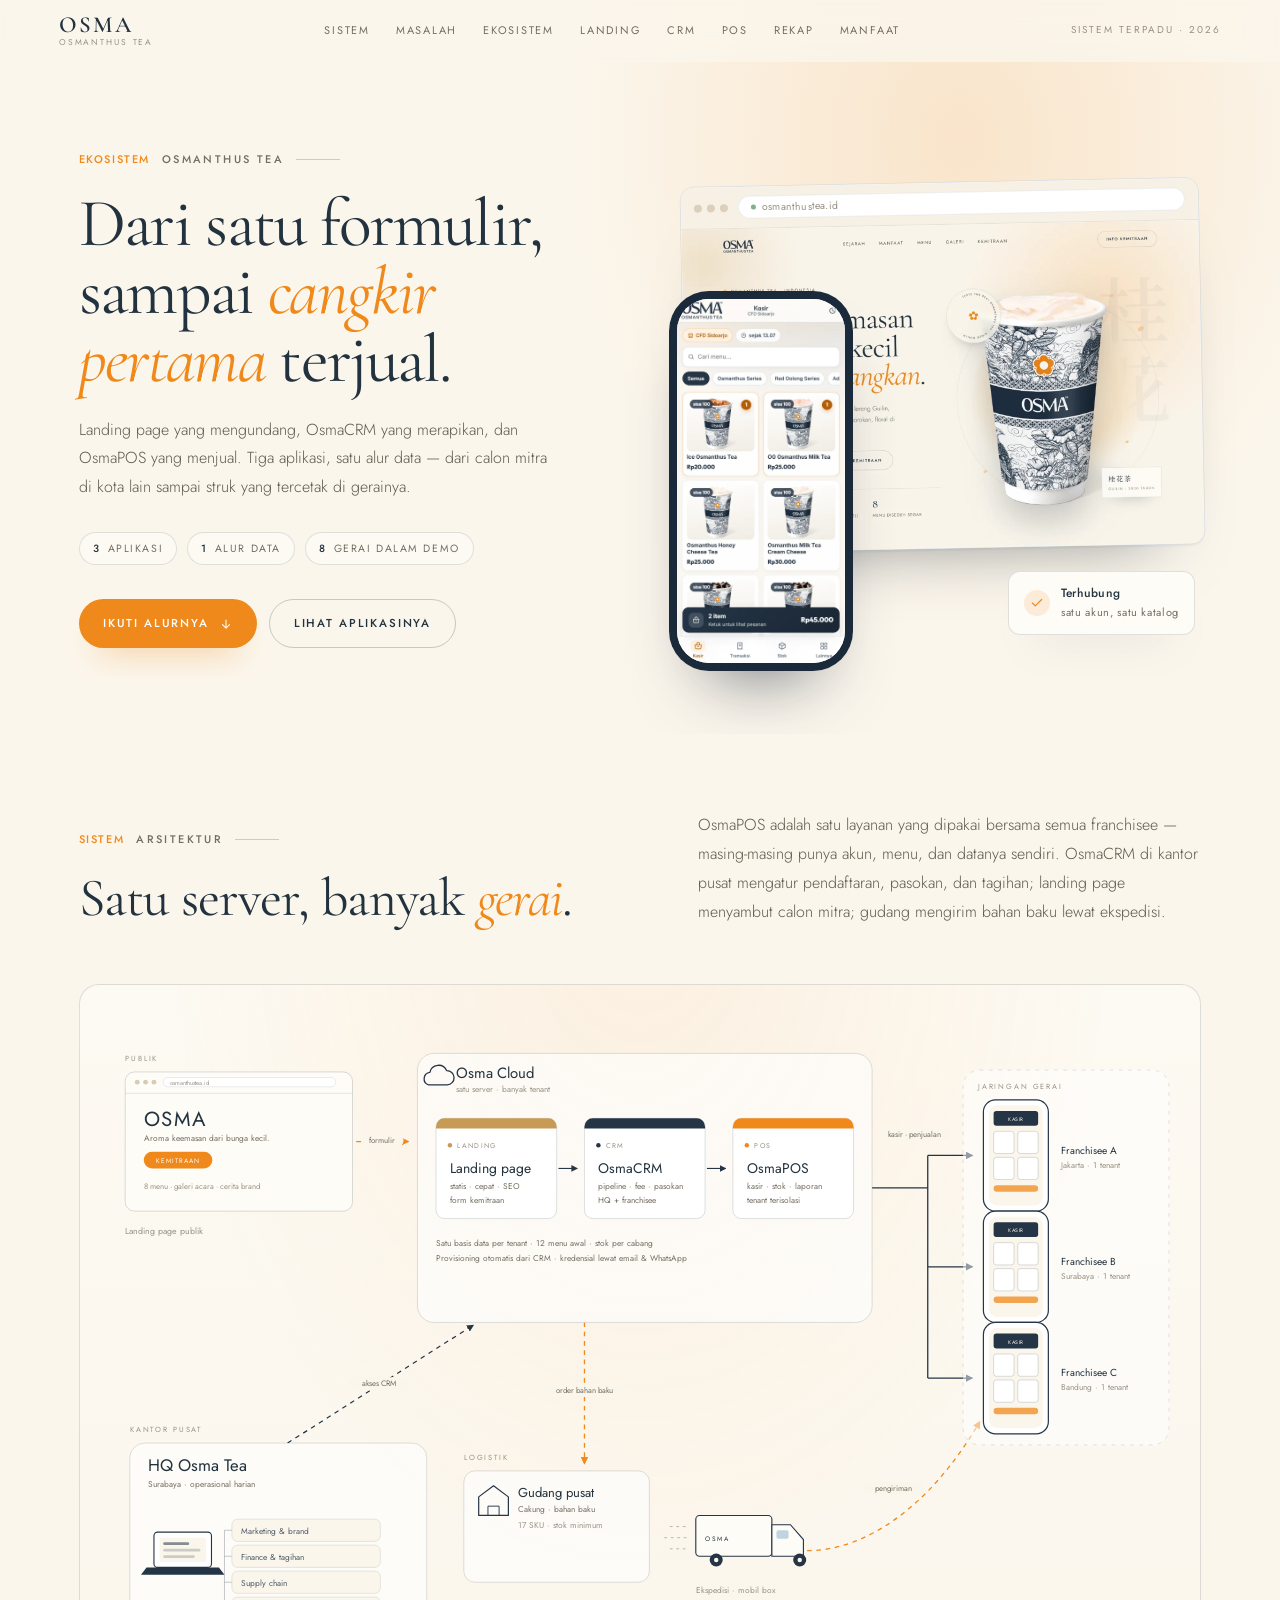
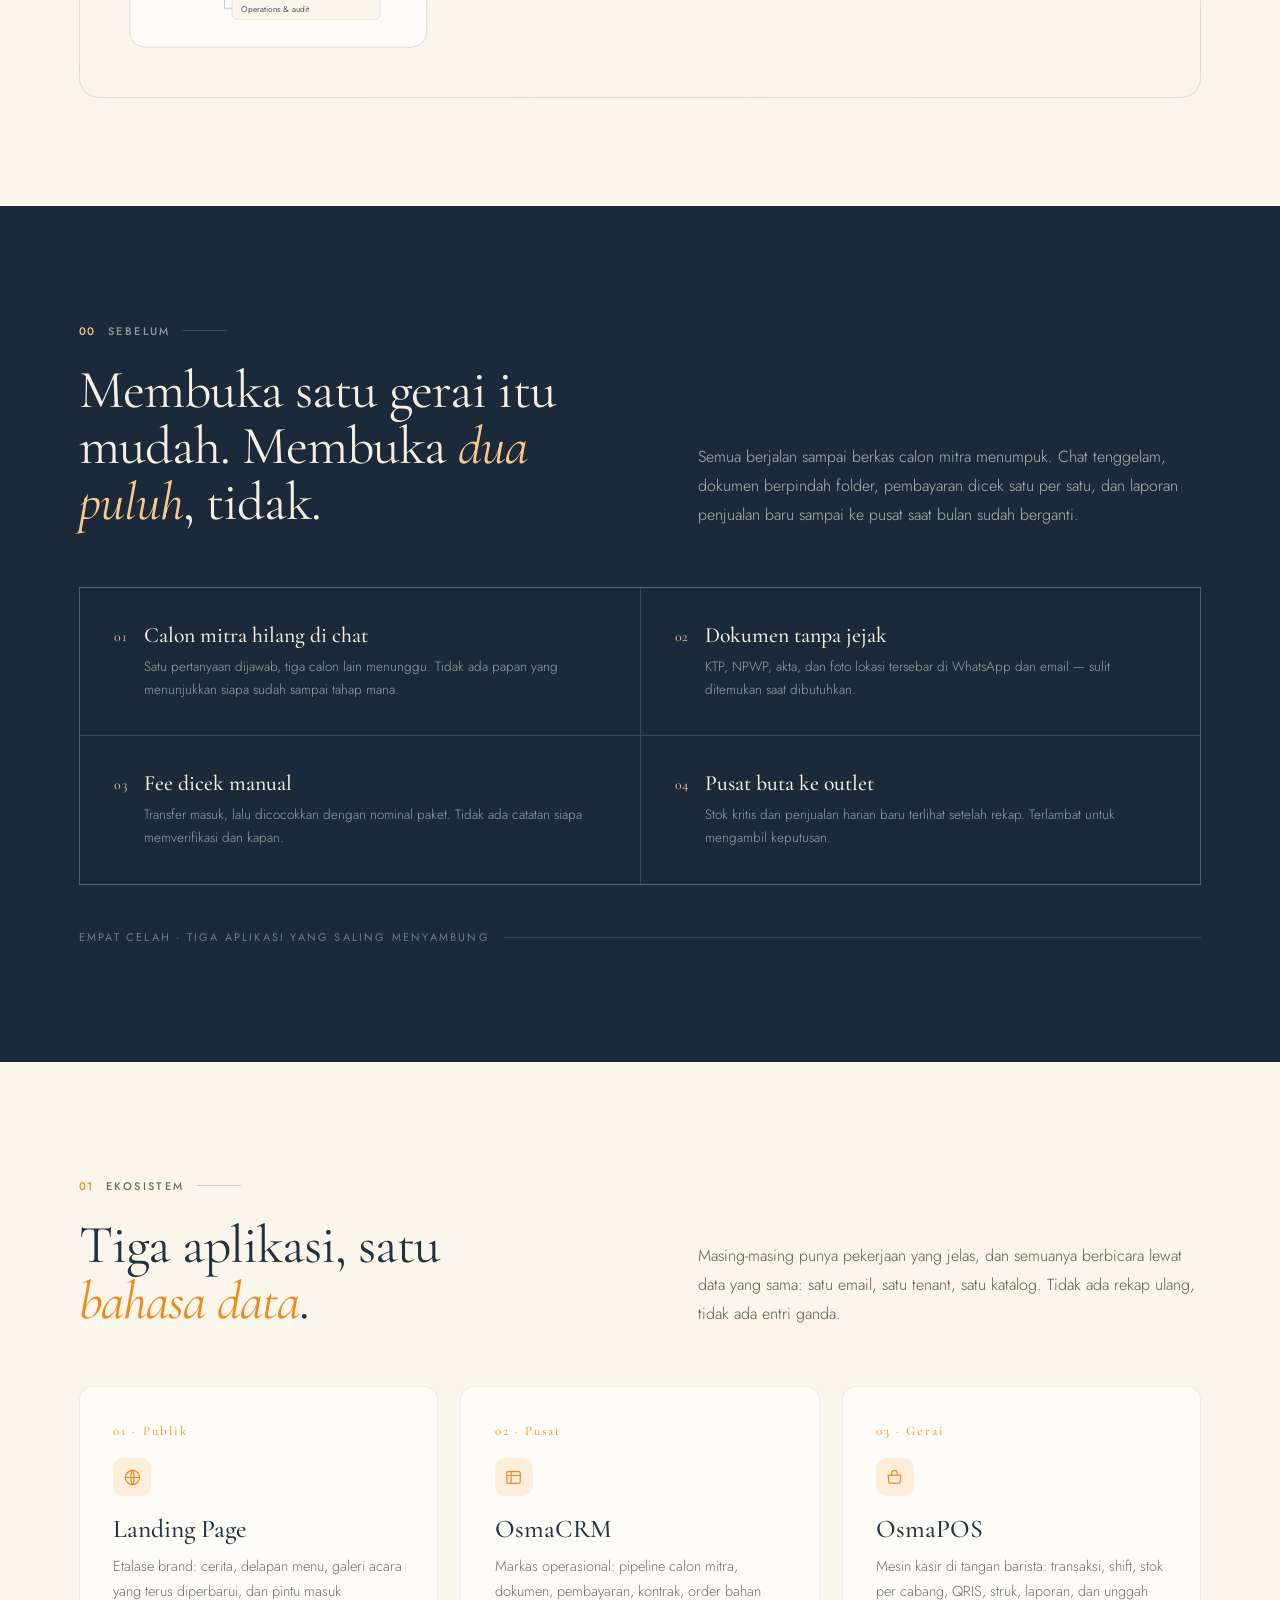
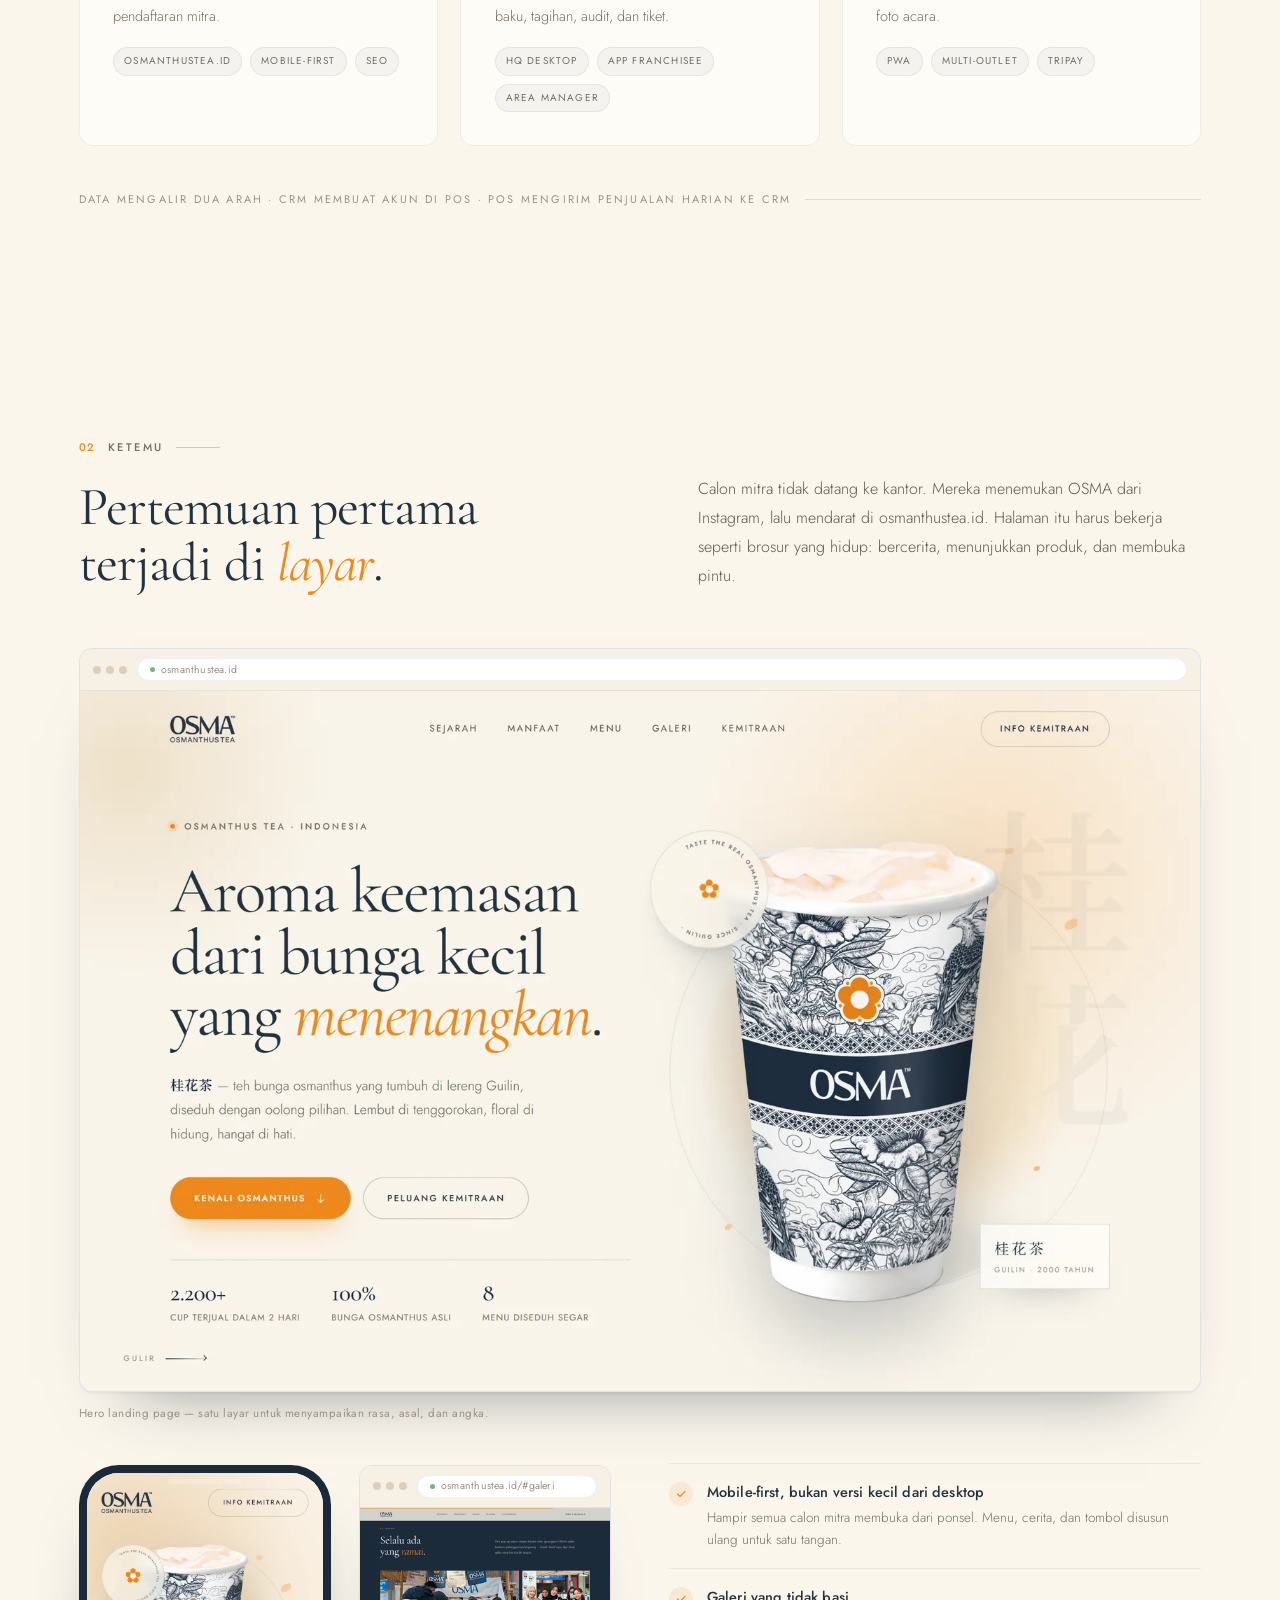
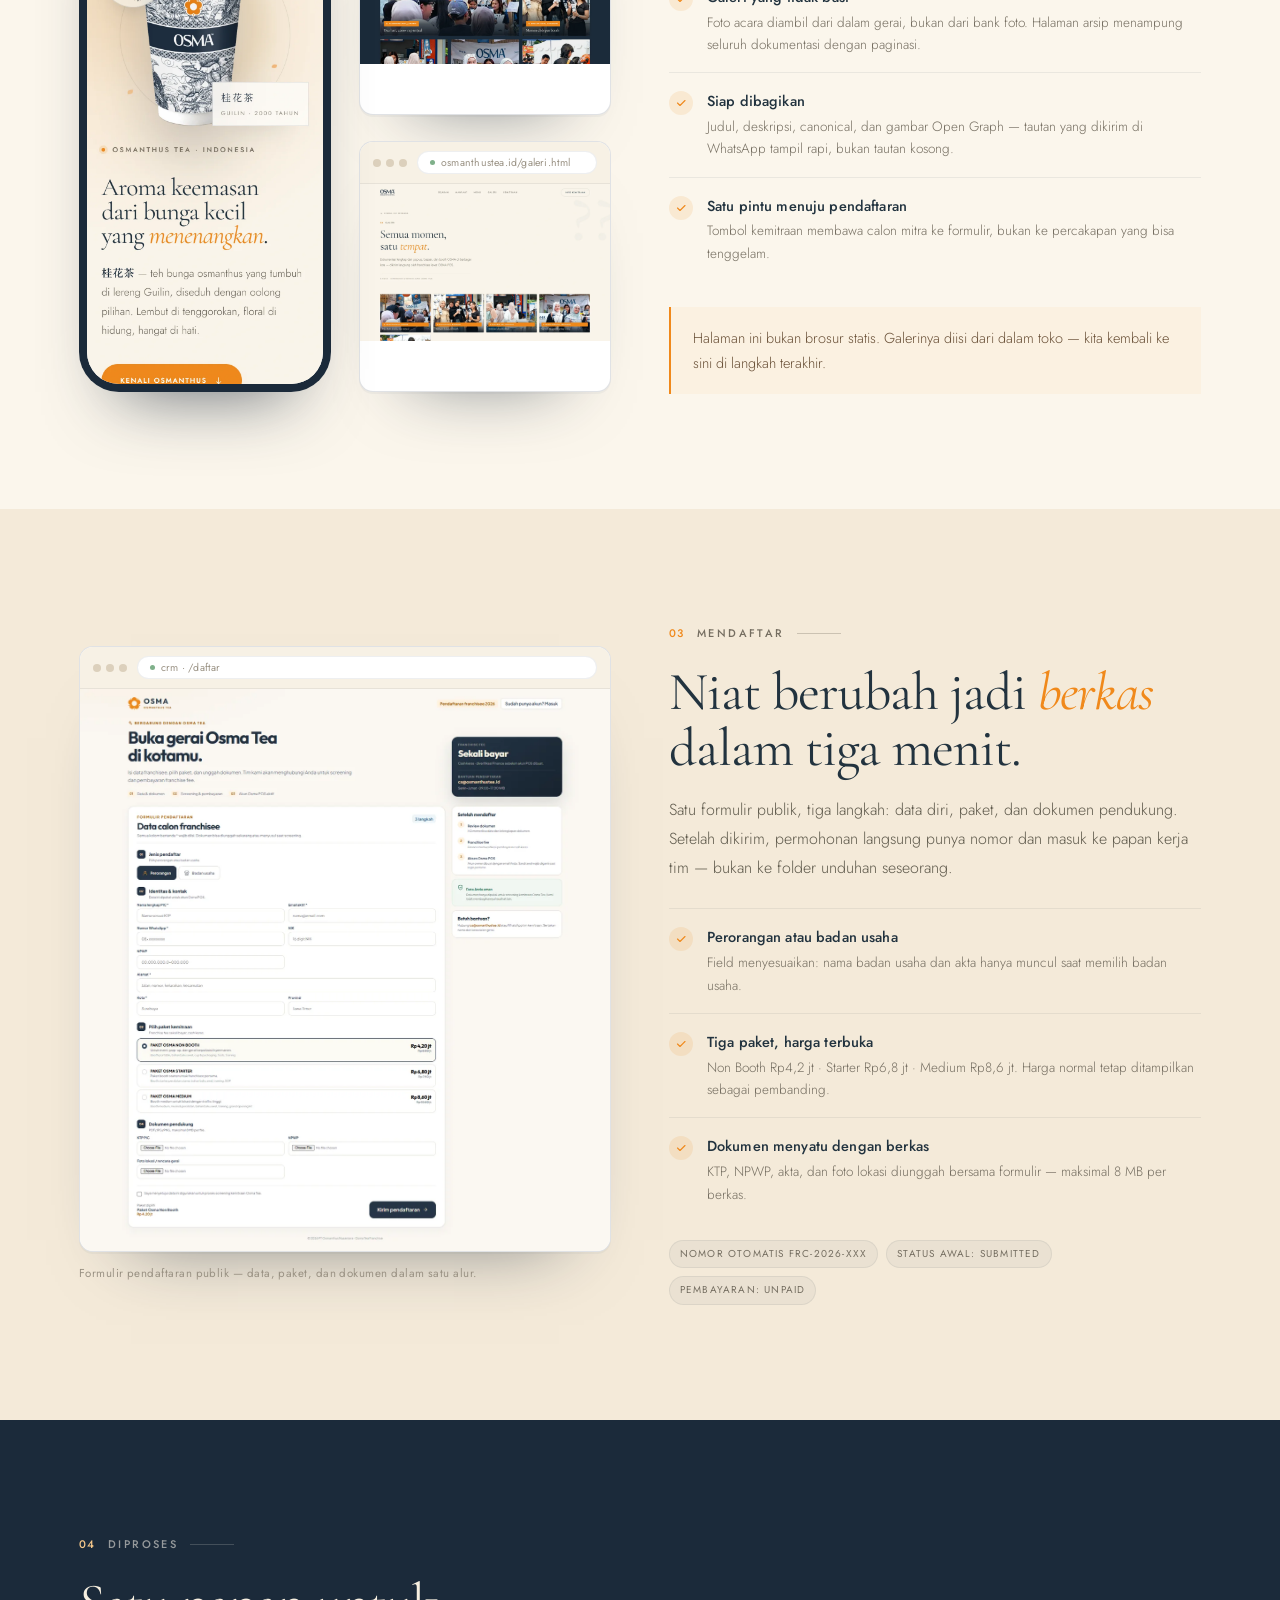
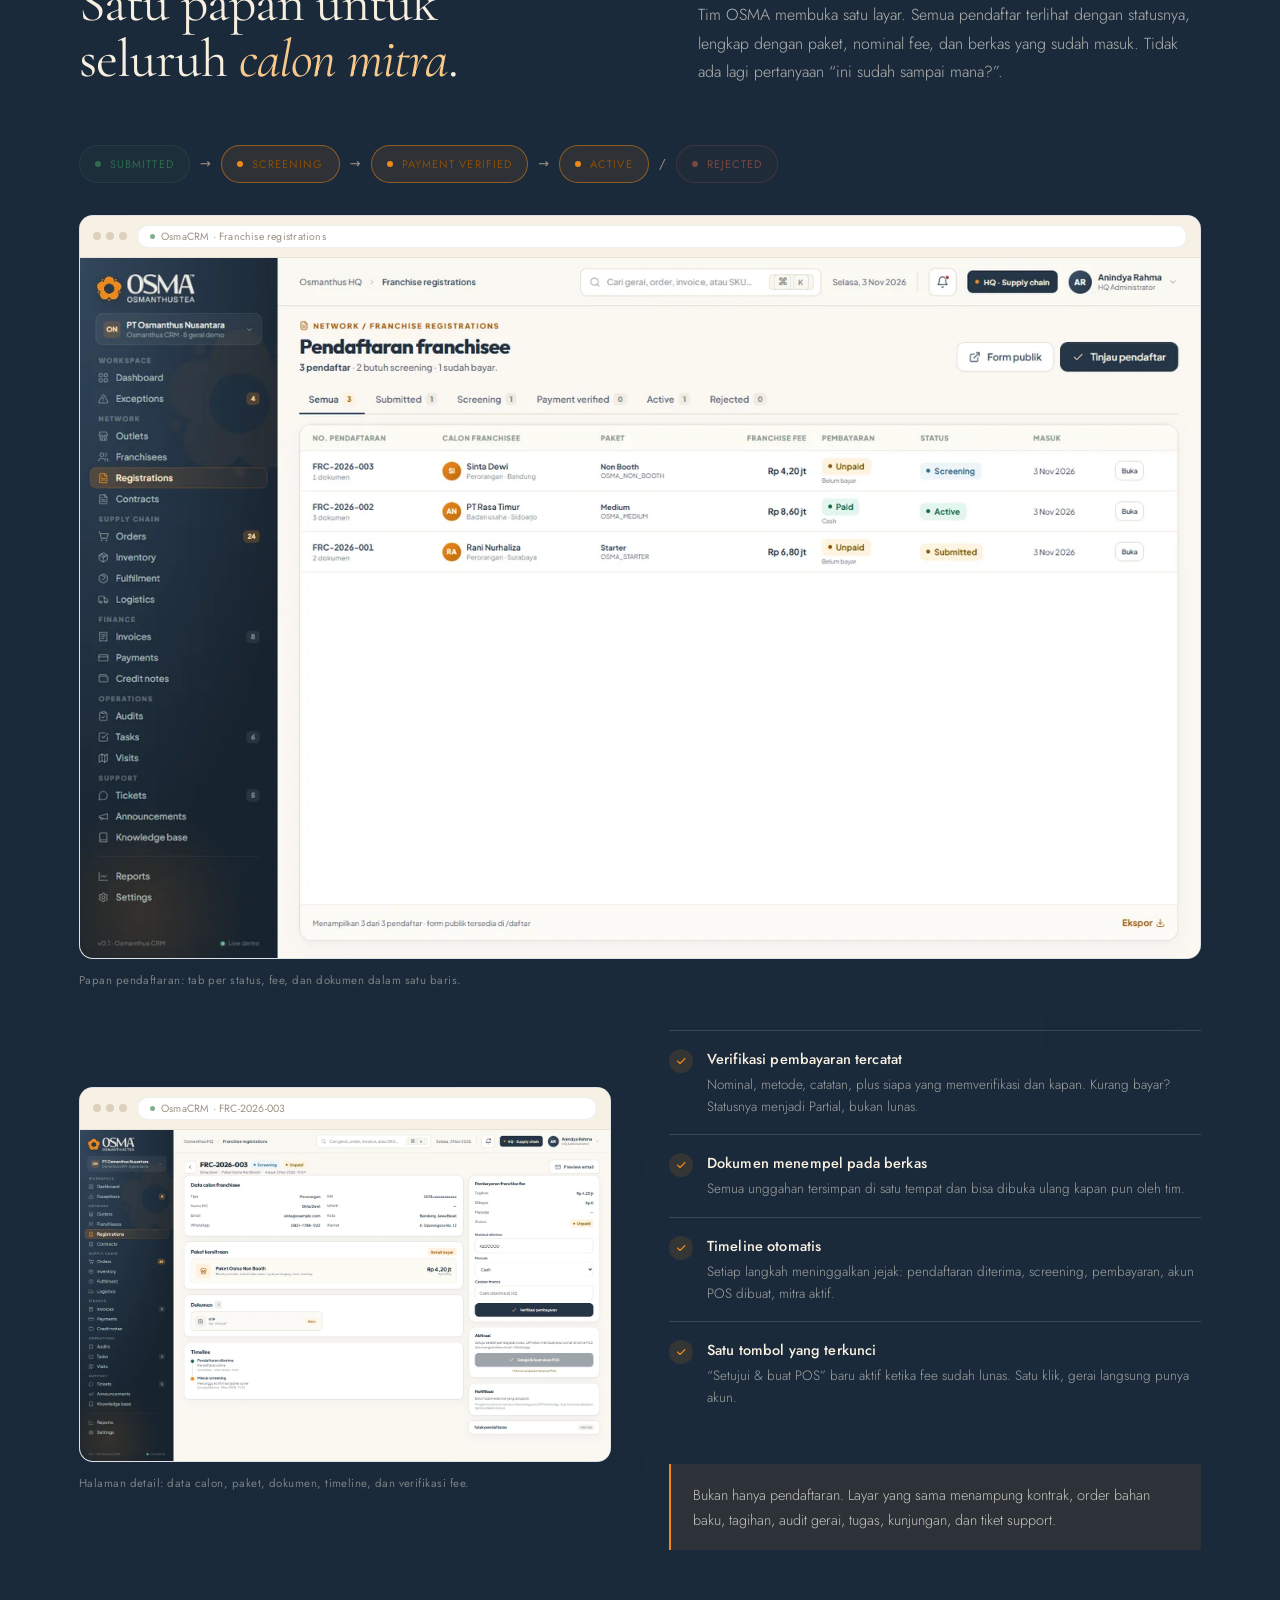
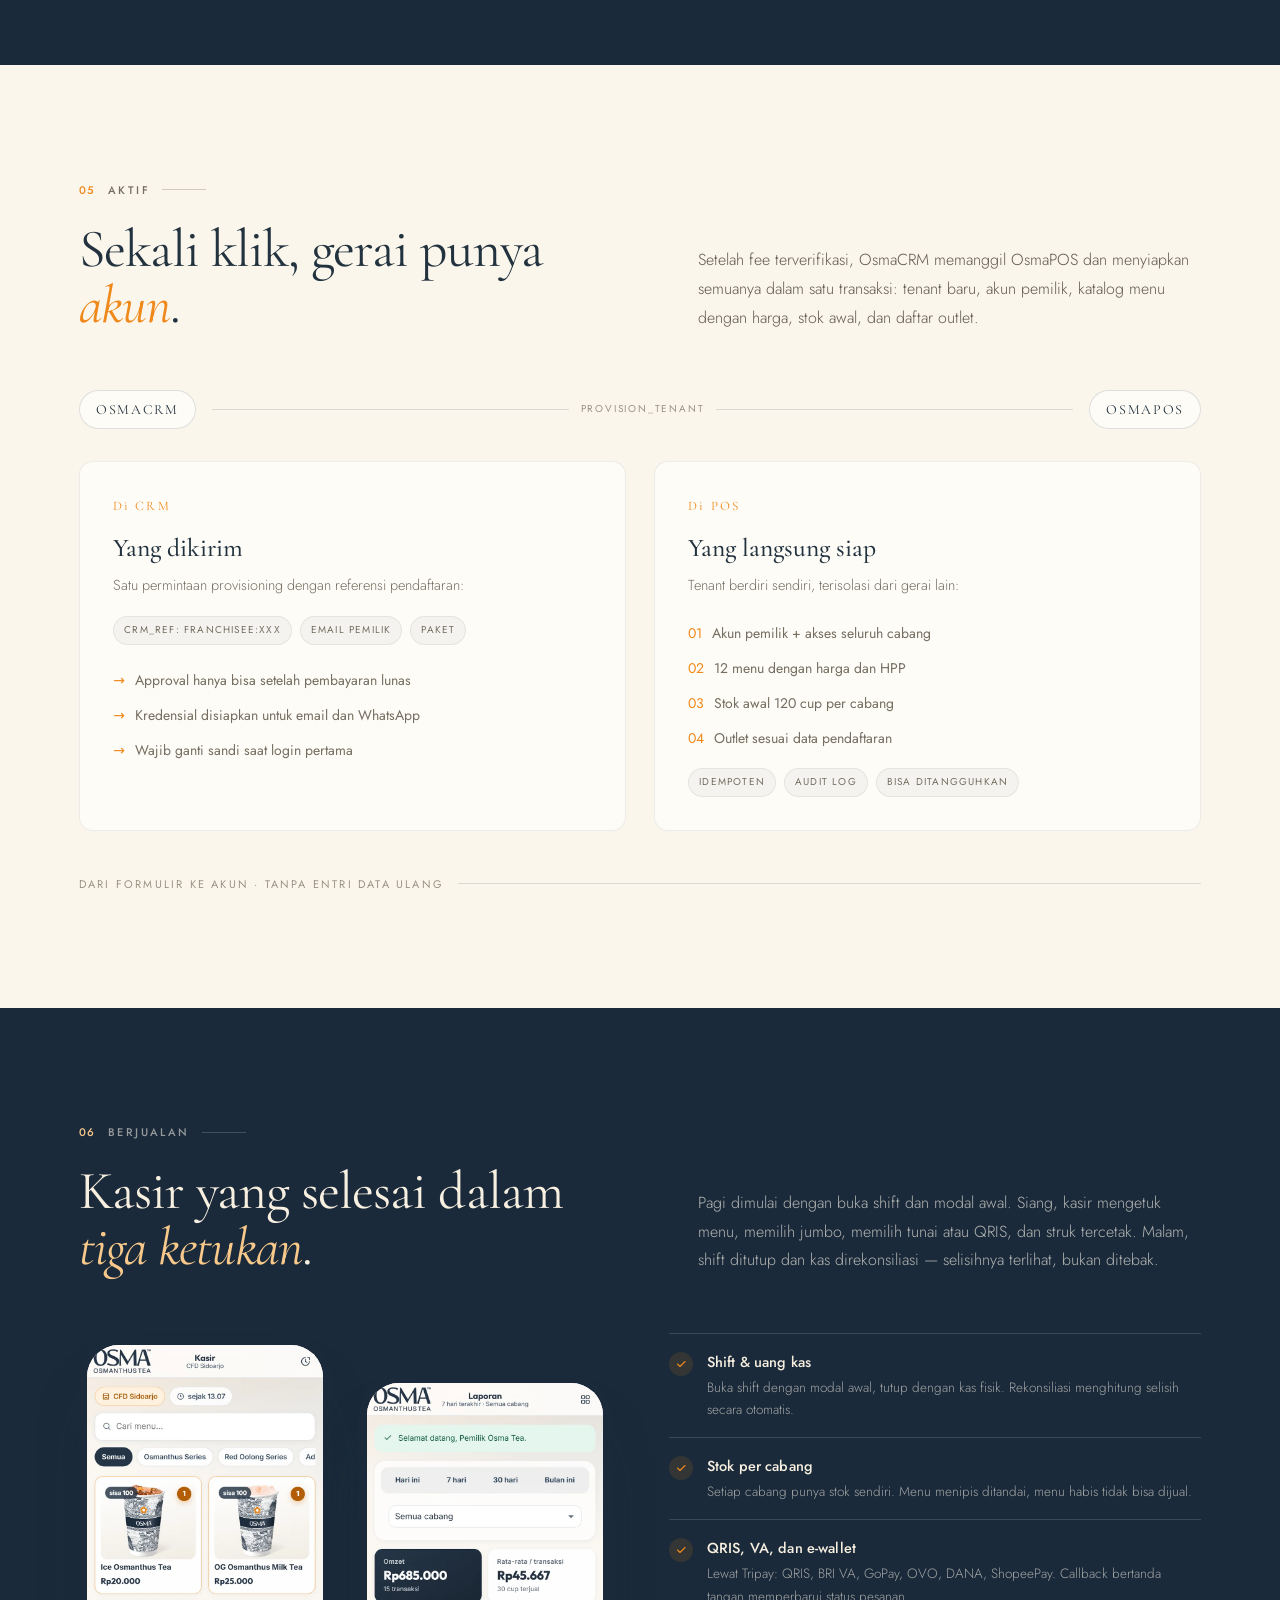
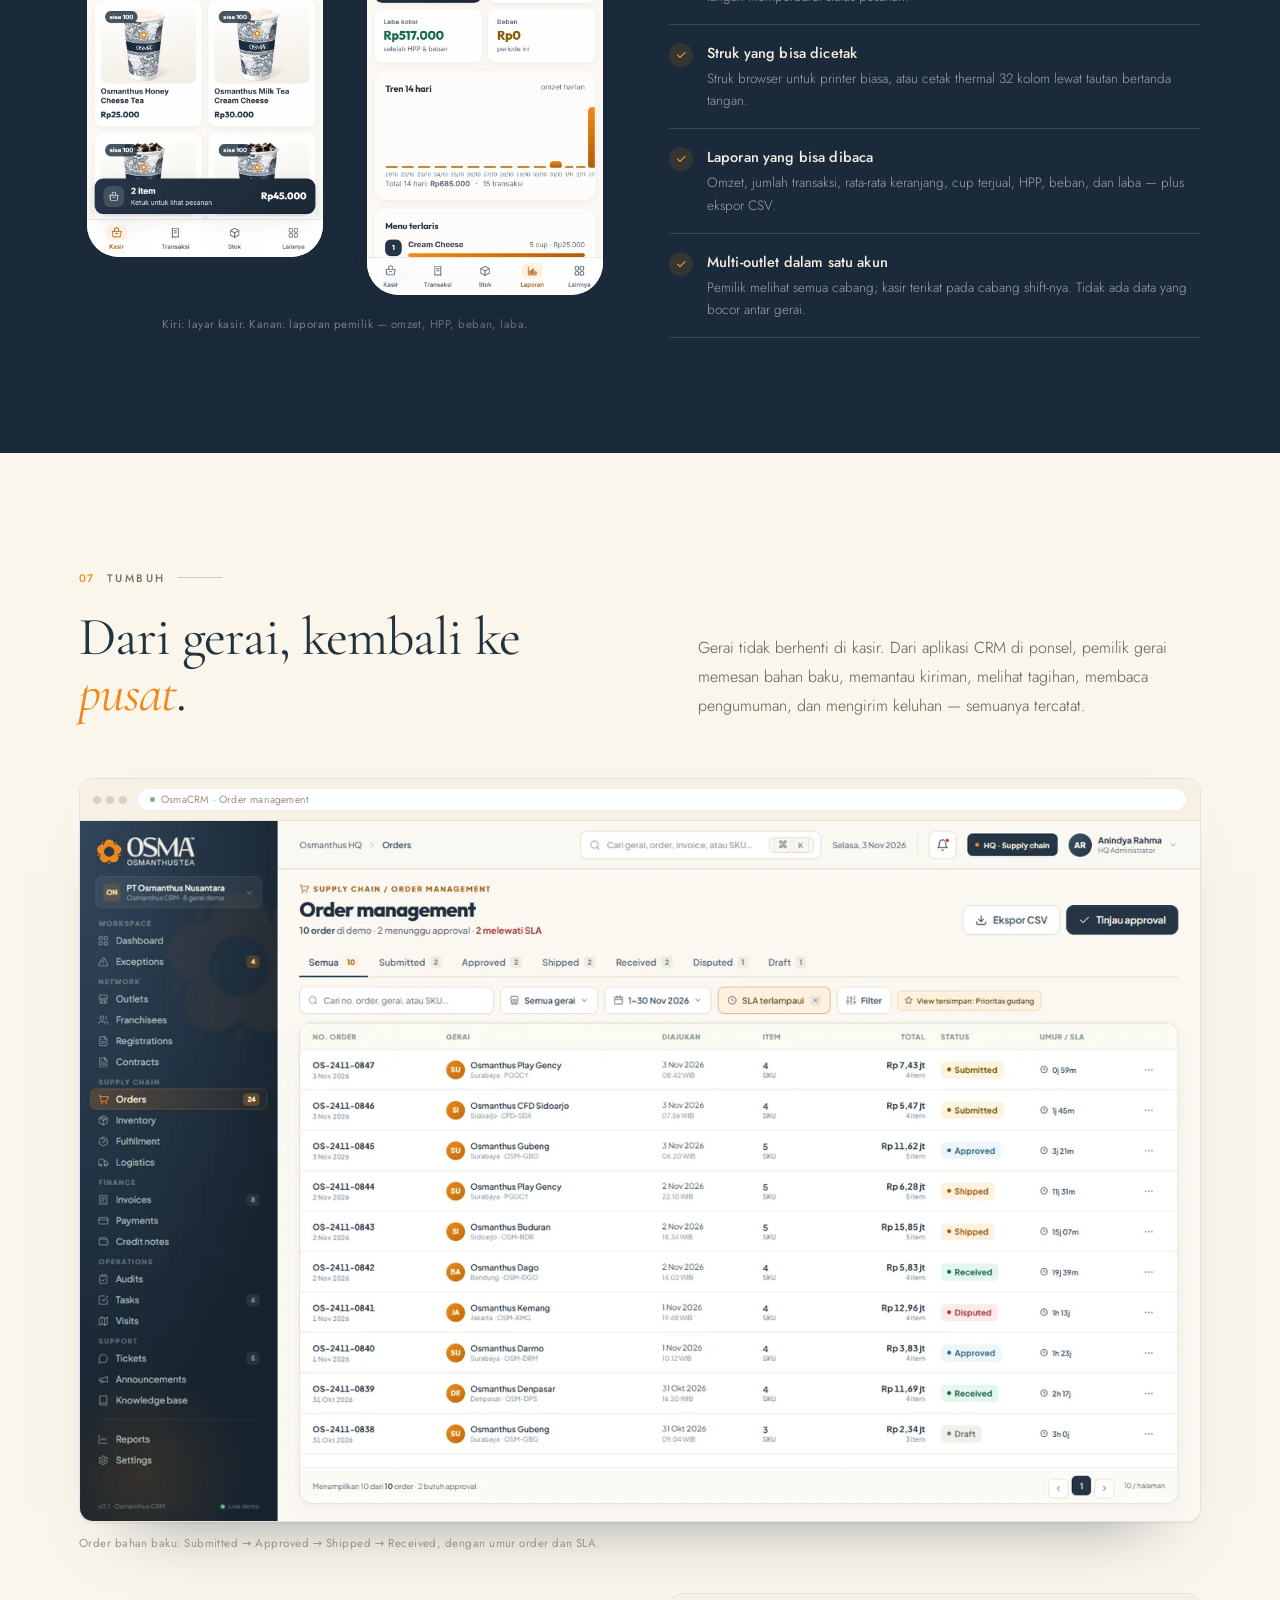
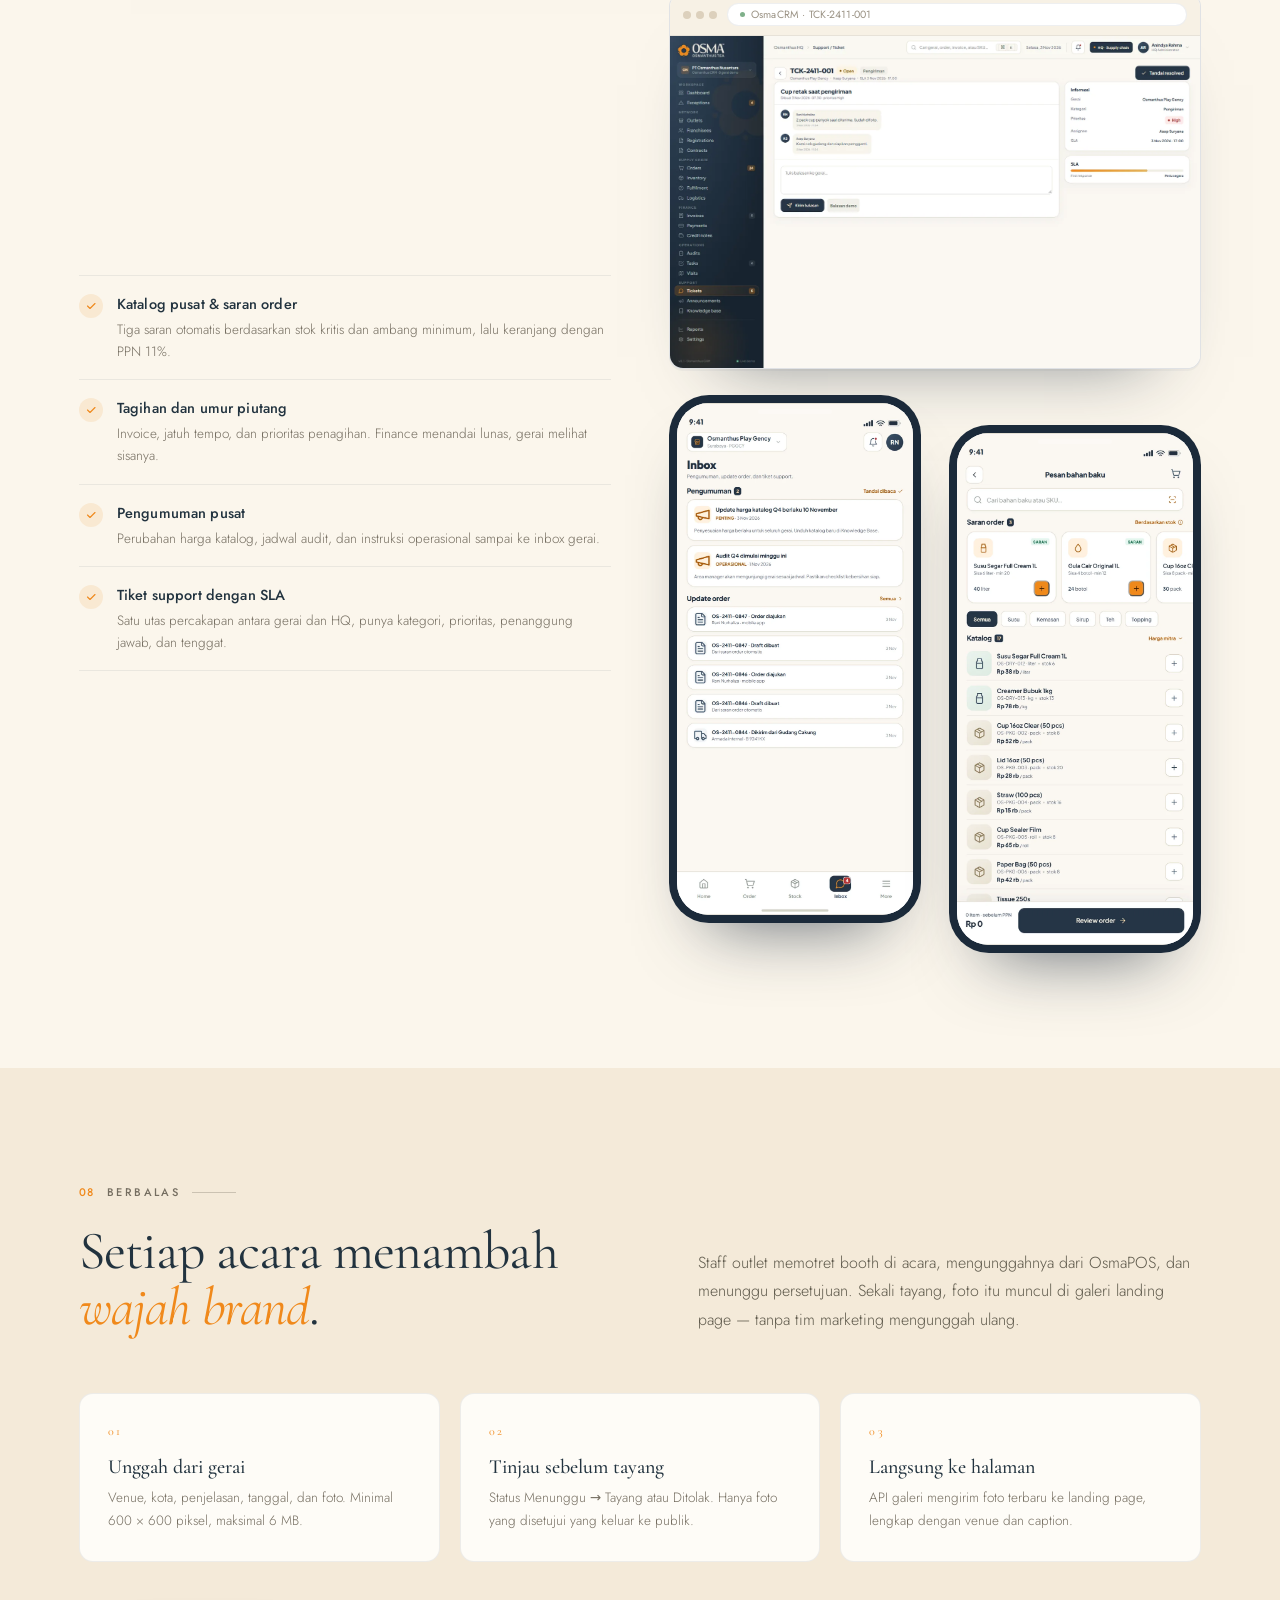
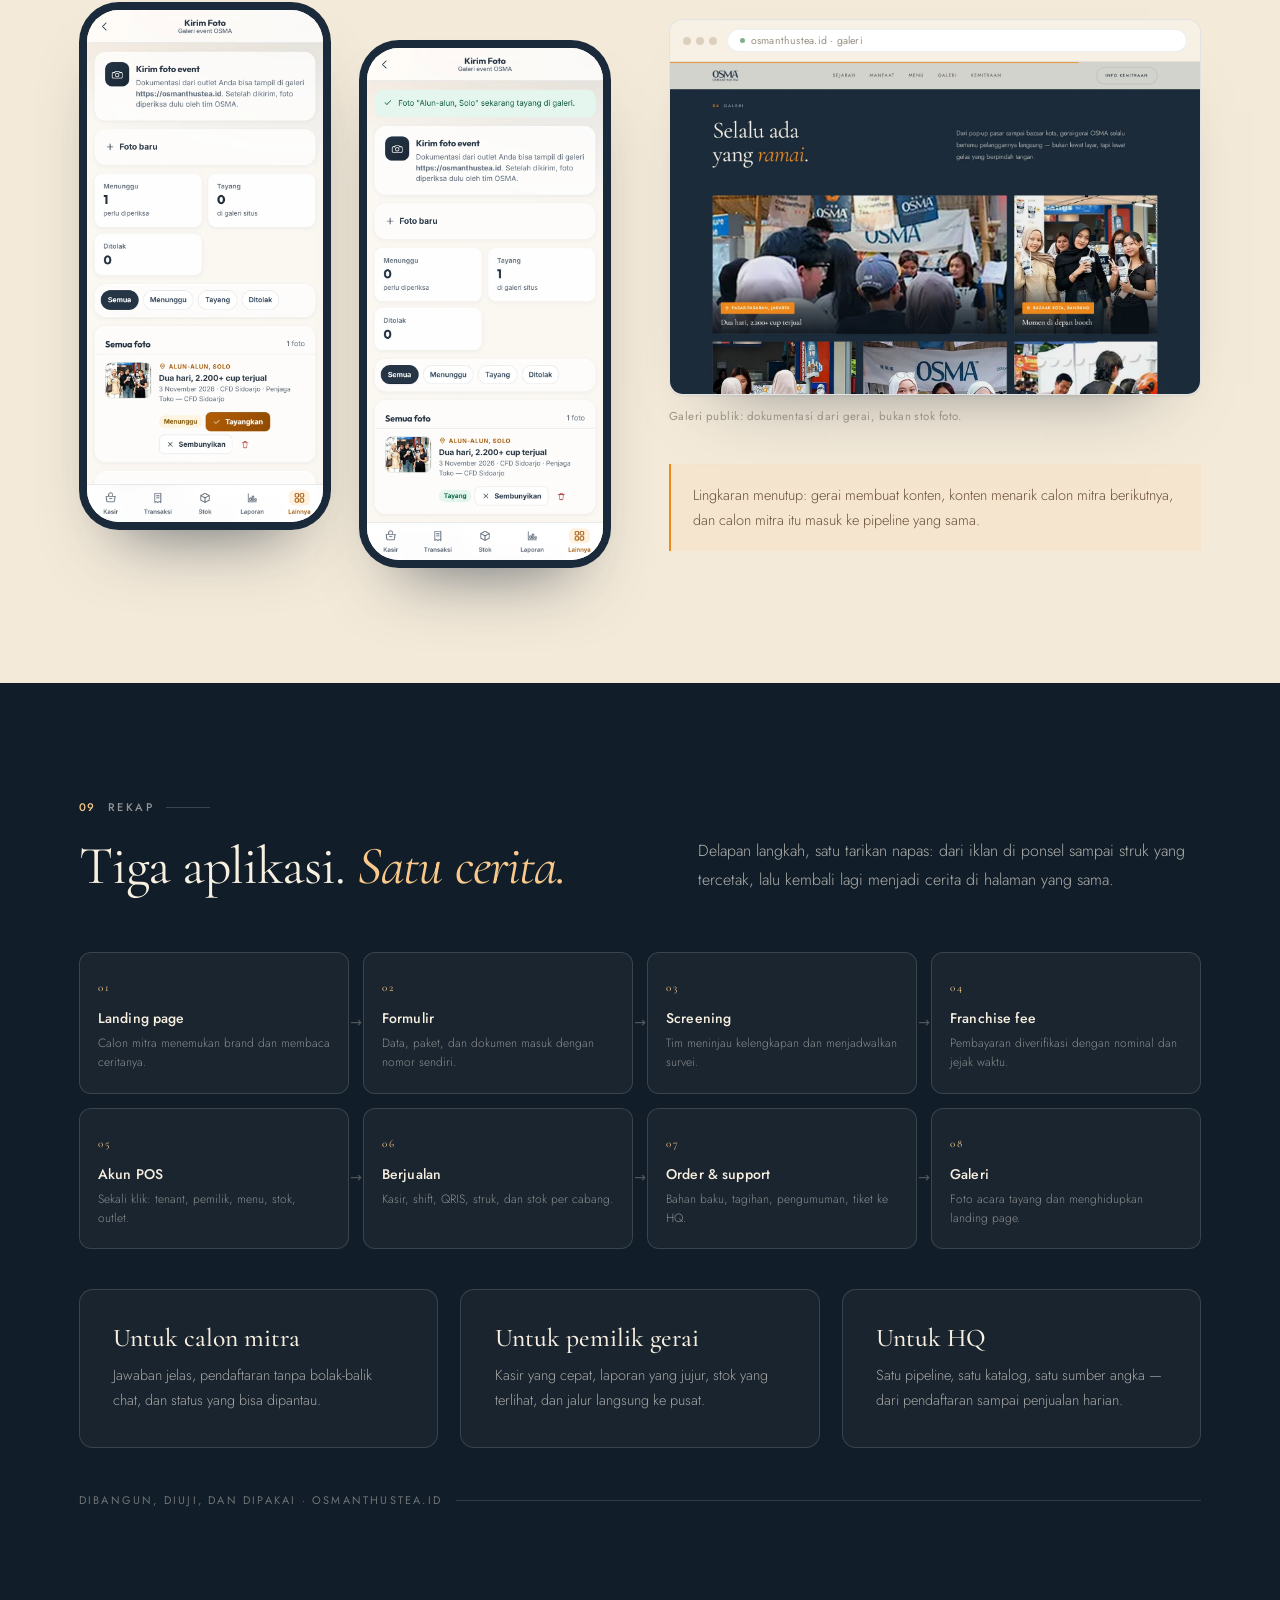
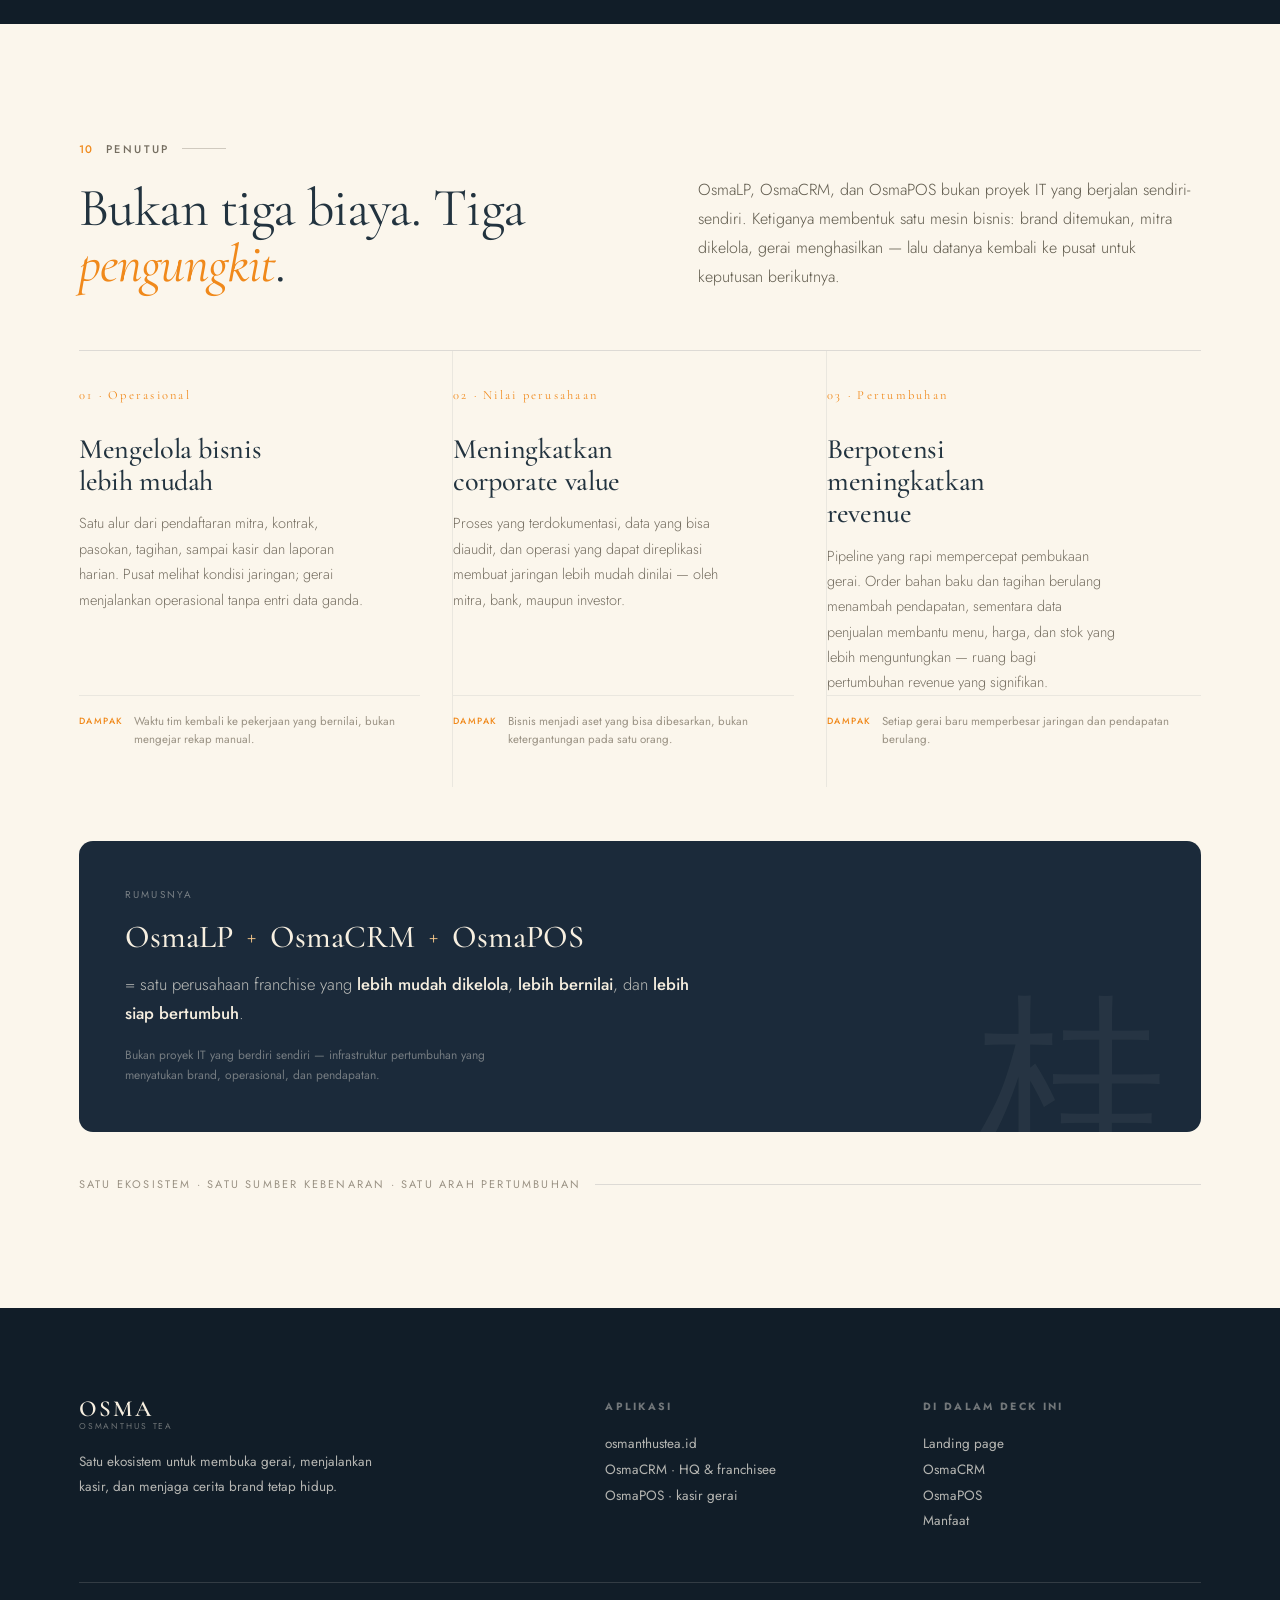
==== commit a9cdf0a4: "feat(presentasi): tambah seksi penutup manfaat sistem terpadu Menambahkan seksi #manfaat untuk franc" ====
--- a/presentasi/index.html
+++ b/presentasi/index.html
@@ -375,6 +375,91 @@
 @media (max-width:940px){.flow__item:nth-child(4n)::after{display:block}.flow__item:nth-child(2n)::after{display:none}}
 @media (max-width:480px){.flow__item::after{display:none}}
 
+/* ---------- penutup / manfaat ---------- */
+.closing-grid{
+  display:grid;grid-template-columns:repeat(3,1fr);
+  margin-top:clamp(36px,4.8vw,58px);
+  border-top:1px solid var(--line);
+}
+.closing-item{
+  display:flex;flex-direction:column;
+  padding:clamp(24px,3vw,34px) clamp(20px,2.6vw,32px) clamp(26px,3.4vw,38px) 0;
+  border-right:1px solid var(--line-soft);
+}
+.closing-item:last-child{border-right:0;padding-right:0}
+.closing-no{
+  display:block;font-family:var(--serif);font-size:12.5px;letter-spacing:.18em;
+  color:var(--orange);margin-bottom:clamp(20px,2.4vw,28px);
+}
+.closing-item h3{
+  font-family:var(--serif);font-size:clamp(23px,2.2vw,30px);font-weight:500;
+  line-height:1.14;letter-spacing:-.012em;margin-bottom:13px;max-width:17ch;
+  text-wrap:balance;
+}
+.closing-item > p:not(.closing-impact){
+  font-size:14.5px;line-height:1.75;color:var(--muted);font-weight:300;max-width:36ch;
+  text-wrap:pretty;
+}
+.closing-impact{
+  display:flex;gap:10px;align-items:flex-start;margin-top:auto;padding-top:16px;
+  border-top:1px solid var(--line-soft);
+  font-size:11.5px;line-height:1.6;color:var(--muted-2);
+}
+.closing-impact b{
+  flex:none;font-size:9px;font-weight:500;letter-spacing:.16em;text-transform:uppercase;
+  color:var(--orange);padding-top:2px;
+}
+@media (max-width:820px){
+  .closing-grid{grid-template-columns:1fr}
+  .closing-item{
+    border-right:0;border-bottom:1px solid var(--line-soft);
+    padding:clamp(22px,4vw,30px) 0;
+  }
+  .closing-item:last-child{border-bottom:0;padding-bottom:0}
+  .closing-item h3{max-width:24ch}
+  .closing-item > p:not(.closing-impact){max-width:52ch}
+}
+
+.closing-summary{
+  position:relative;overflow:hidden;margin-top:clamp(32px,4.4vw,54px);
+  padding:clamp(28px,4vw,46px);border-radius:var(--r);
+  background:var(--navy);color:var(--cream);
+}
+.closing-summary::before{
+  content:'桂';position:absolute;right:clamp(10px,2.5vw,32px);bottom:-52px;
+  font-family:var(--serif);font-size:clamp(120px,15vw,190px);line-height:1;
+  color:rgba(251,246,236,.05);pointer-events:none;
+}
+.closing-summary > *{position:relative;z-index:1}
+.closing-summary__label{
+  font-size:10px;letter-spacing:.22em;text-transform:uppercase;
+  color:rgba(251,246,236,.42);margin-bottom:16px;
+}
+.closing-eq{
+  display:flex;flex-wrap:wrap;align-items:center;gap:8px 14px;
+  font-family:var(--serif);font-size:clamp(22px,2.7vw,32px);line-height:1.1;
+  color:#F7EFE0;
+}
+.closing-eq b{font-weight:500}
+.closing-eq > span{display:inline-flex;align-items:center;gap:14px}
+.closing-eq i{font-style:normal;color:var(--orange-soft);font-size:.72em}
+.closing-eq-result{
+  margin-top:16px;max-width:60ch;
+  font-size:clamp(15px,1.3vw,17.5px);line-height:1.7;font-weight:300;
+  color:rgba(251,246,236,.72);text-wrap:pretty;
+}
+.closing-eq-result b{color:#F7EFE0;font-weight:500}
+.closing-note{
+  margin-top:18px;max-width:56ch;
+  font-size:12px;line-height:1.7;color:rgba(251,246,236,.4);
+}
+@media (max-width:560px){
+  .closing-summary{padding:24px 20px 26px}
+  .closing-eq{gap:6px 10px}
+  .closing-eq > span{gap:10px}
+  .closing-eq b{white-space:nowrap}
+}
+
 /* gallery strip */
 .strip{display:grid;grid-template-columns:repeat(3,1fr);gap:10px;margin-top:18px}
 .strip img{border-radius:10px;border:1px solid var(--line-soft);height:100%;object-fit:cover}
@@ -430,6 +515,7 @@
     <a href="#crm">CRM</a>
     <a href="#pos">POS</a>
     <a href="#rekap">Rekap</a>
+    <a href="#manfaat">Manfaat</a>
   </nav>
   <span class="topmeta">Sistem Terpadu · 2026</span>
 </header>
@@ -1300,6 +1386,69 @@
   </div>
 </section>
 
+<!-- ============ PENUTUP / MANFAAT ============ -->
+<section class="section" id="manfaat">
+  <div class="wrap">
+    <div class="step-head">
+      <div data-reveal>
+        <p class="eyebrow"><b>10</b> Penutup</p>
+        <h2 class="title">Bukan tiga biaya. Tiga <em>pengungkit</em>.</h2>
+      </div>
+      <div data-reveal>
+        <p class="lead">
+          OsmaLP, OsmaCRM, dan OsmaPOS bukan proyek IT yang berjalan sendiri-sendiri.
+          Ketiganya membentuk satu mesin bisnis: brand ditemukan, mitra dikelola,
+          gerai menghasilkan — lalu datanya kembali ke pusat untuk keputusan berikutnya.
+        </p>
+      </div>
+    </div>
+
+    <div class="closing-grid">
+      <article class="closing-item" data-reveal>
+        <span class="closing-no">01 · Operasional</span>
+        <h3>Mengelola bisnis lebih mudah</h3>
+        <p>Satu alur dari pendaftaran mitra, kontrak, pasokan, tagihan, sampai kasir
+          dan laporan harian. Pusat melihat kondisi jaringan; gerai menjalankan
+          operasional tanpa entri data ganda.</p>
+        <p class="closing-impact"><b>Dampak</b><span>Waktu tim kembali ke pekerjaan
+          yang bernilai, bukan mengejar rekap manual.</span></p>
+      </article>
+
+      <article class="closing-item" data-reveal>
+        <span class="closing-no">02 · Nilai perusahaan</span>
+        <h3>Meningkatkan corporate value</h3>
+        <p>Proses yang terdokumentasi, data yang bisa diaudit, dan operasi yang dapat
+          direplikasi membuat jaringan lebih mudah dinilai — oleh mitra, bank,
+          maupun investor.</p>
+        <p class="closing-impact"><b>Dampak</b><span>Bisnis menjadi aset yang bisa
+          dibesarkan, bukan ketergantungan pada satu orang.</span></p>
+      </article>
+
+      <article class="closing-item" data-reveal>
+        <span class="closing-no">03 · Pertumbuhan</span>
+        <h3>Berpotensi meningkatkan revenue</h3>
+        <p>Pipeline yang rapi mempercepat pembukaan gerai. Order bahan baku dan
+          tagihan berulang menambah pendapatan, sementara data penjualan membantu
+          menu, harga, dan stok yang lebih menguntungkan — ruang bagi pertumbuhan
+          revenue yang signifikan.</p>
+        <p class="closing-impact"><b>Dampak</b><span>Setiap gerai baru memperbesar
+          jaringan dan pendapatan berulang.</span></p>
+      </article>
+    </div>
+
+    <div class="closing-summary" data-reveal>
+      <p class="closing-summary__label">Rumusnya</p>
+      <p class="closing-eq"><b>OsmaLP</b><span><i>+</i><b>OsmaCRM</b></span><span><i>+</i><b>OsmaPOS</b></span></p>
+      <p class="closing-eq-result">= satu perusahaan franchise yang <b>lebih mudah
+        dikelola</b>, <b>lebih bernilai</b>, dan <b>lebih siap bertumbuh</b>.</p>
+      <p class="closing-note">Bukan proyek IT yang berdiri sendiri — infrastruktur
+        pertumbuhan yang menyatukan brand, operasional, dan pendapatan.</p>
+    </div>
+
+    <p class="kicker-line" data-reveal>Satu ekosistem · satu sumber kebenaran · satu arah pertumbuhan</p>
+  </div>
+</section>
+
 </main>
 
 <footer class="footer">
@@ -1326,6 +1475,7 @@
         <p><a href="#landing">Landing page</a></p>
         <p><a href="#crm">OsmaCRM</a></p>
         <p><a href="#pos">OsmaPOS</a></p>
+        <p><a href="#manfaat">Manfaat</a></p>
       </div>
     </div>
     <div class="footer-bottom">
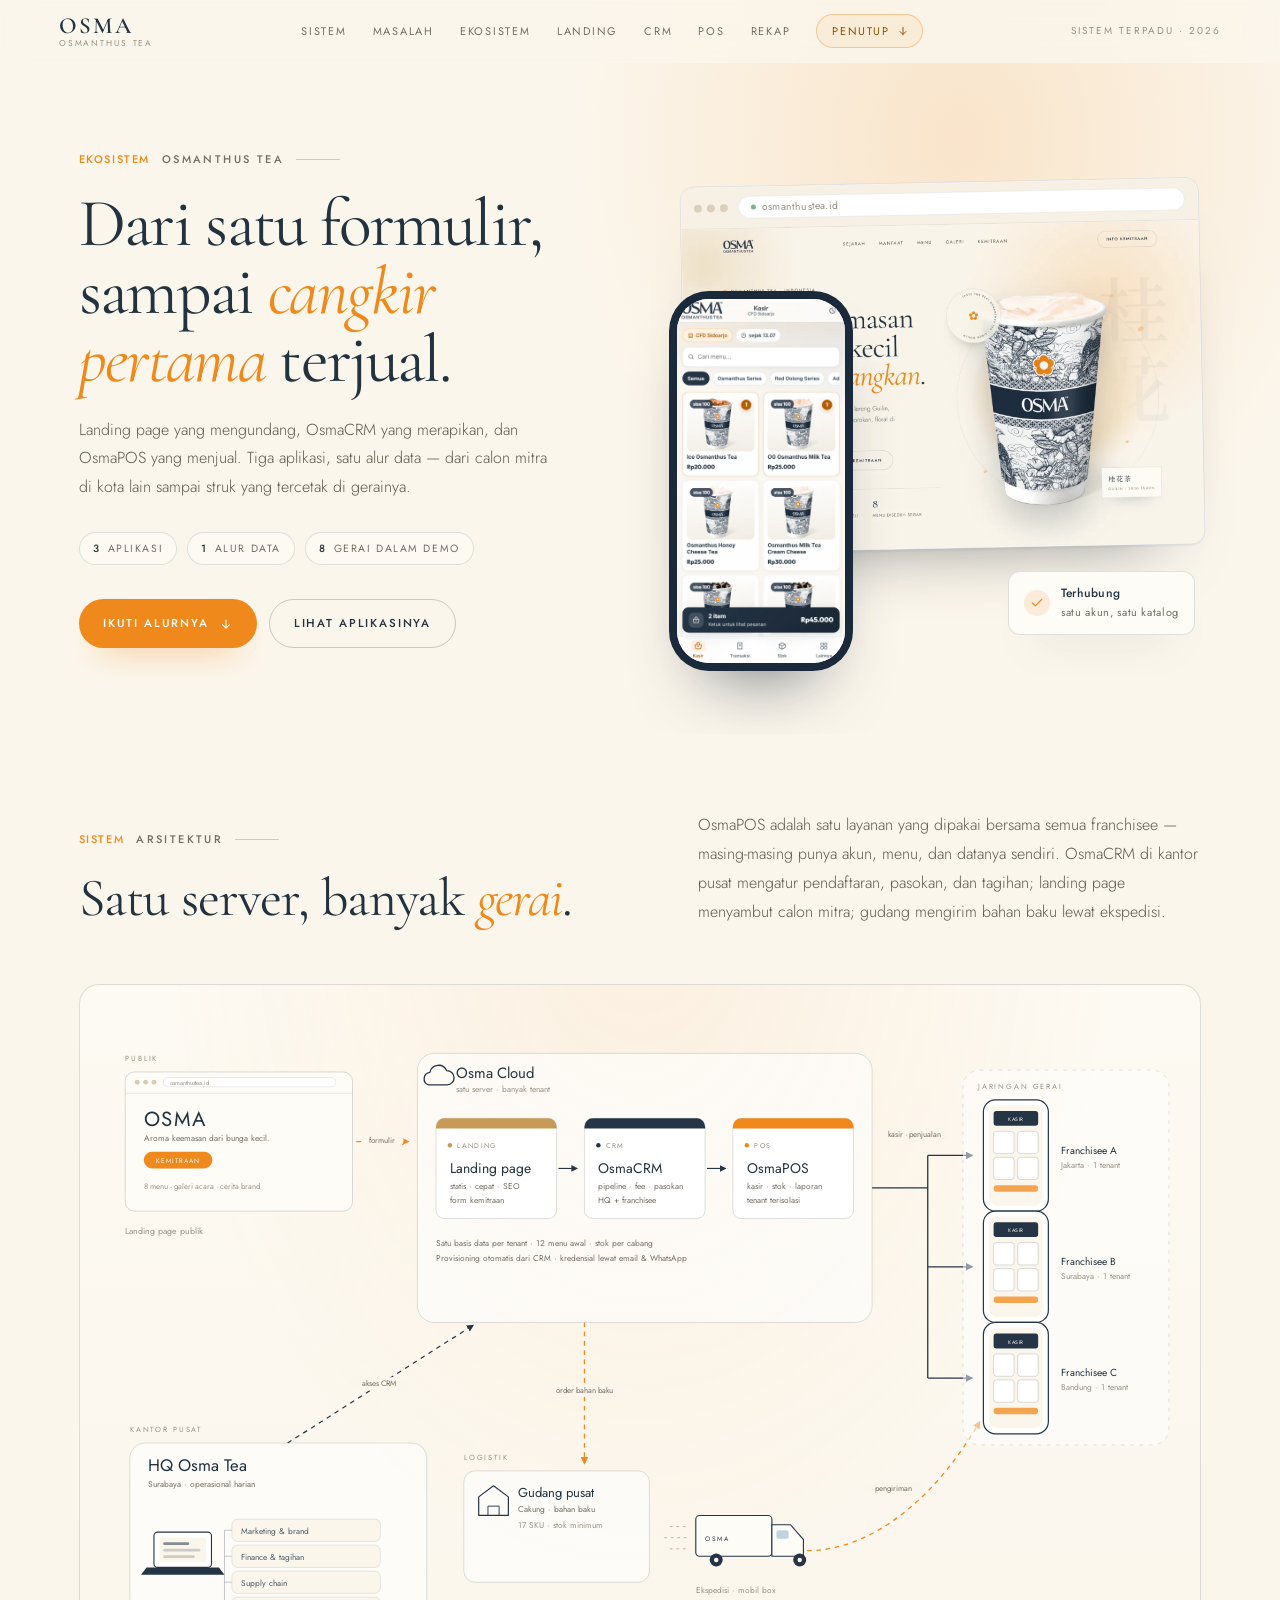
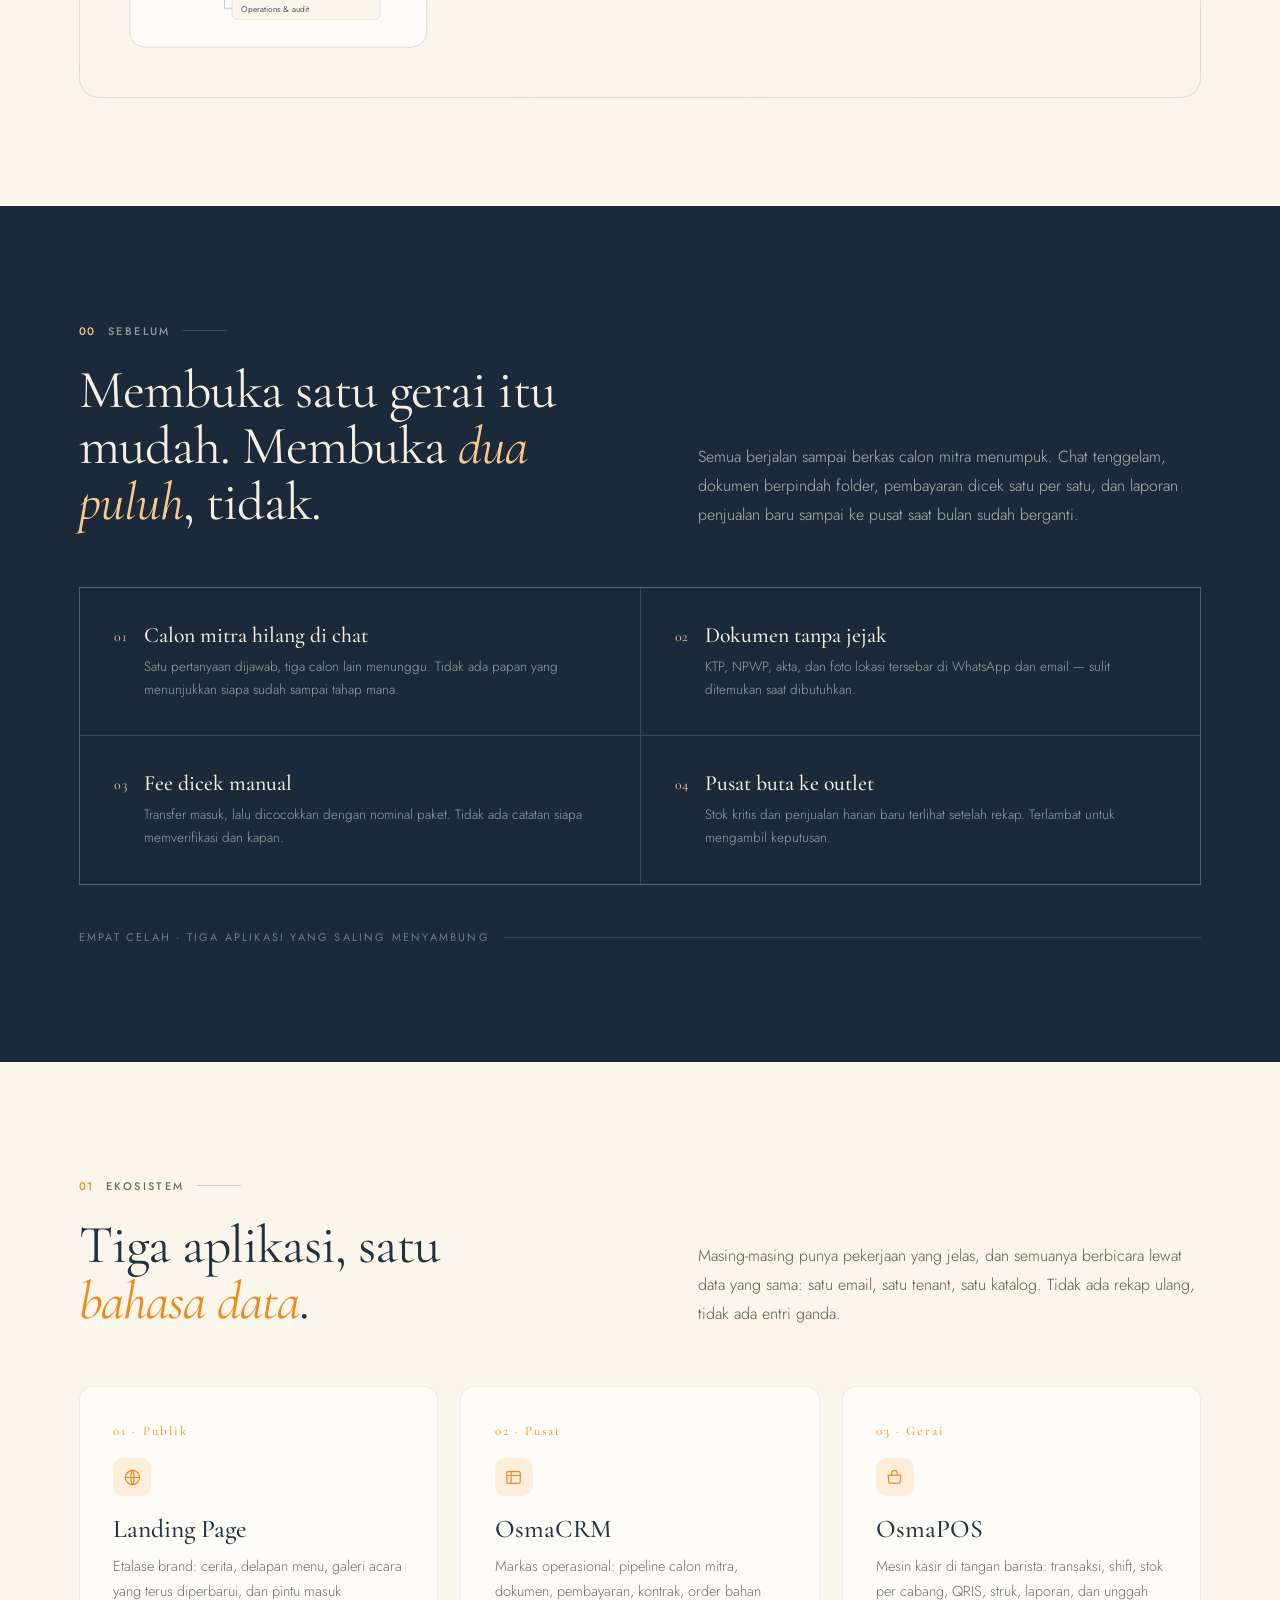
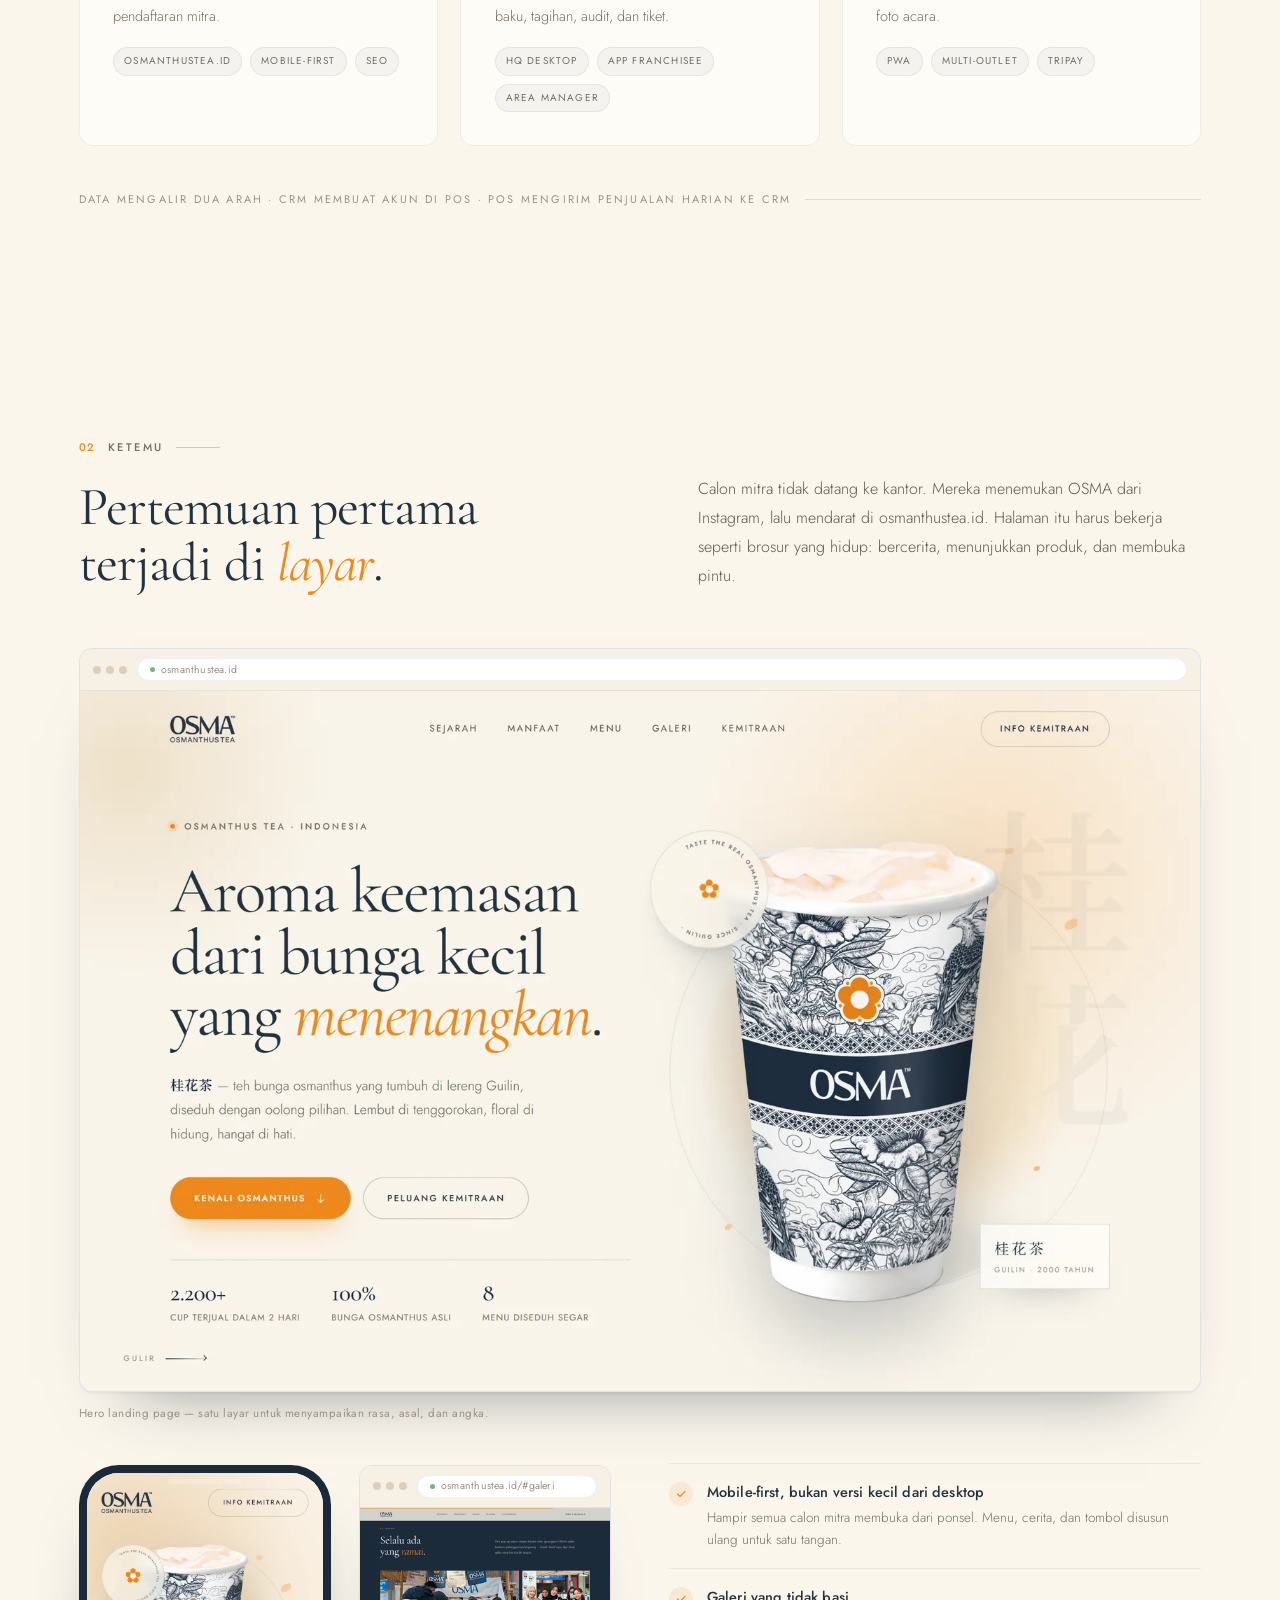
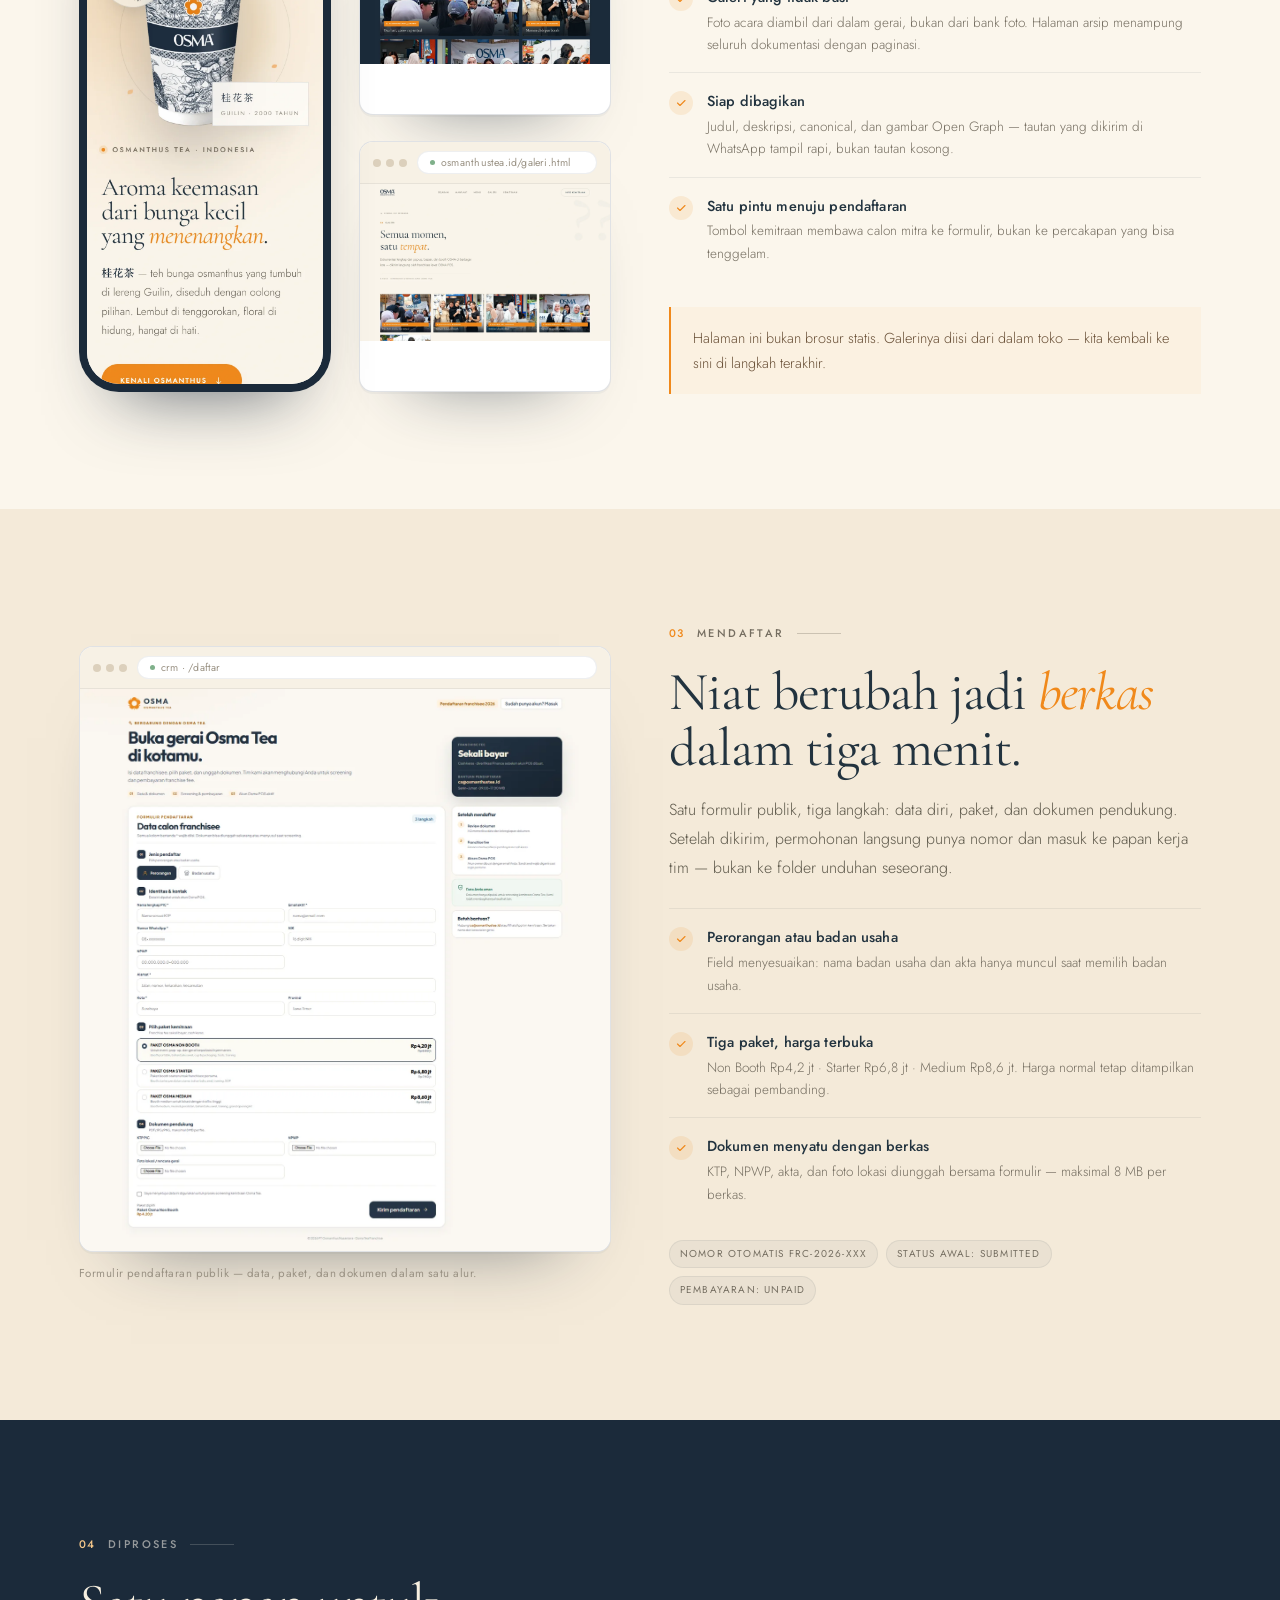
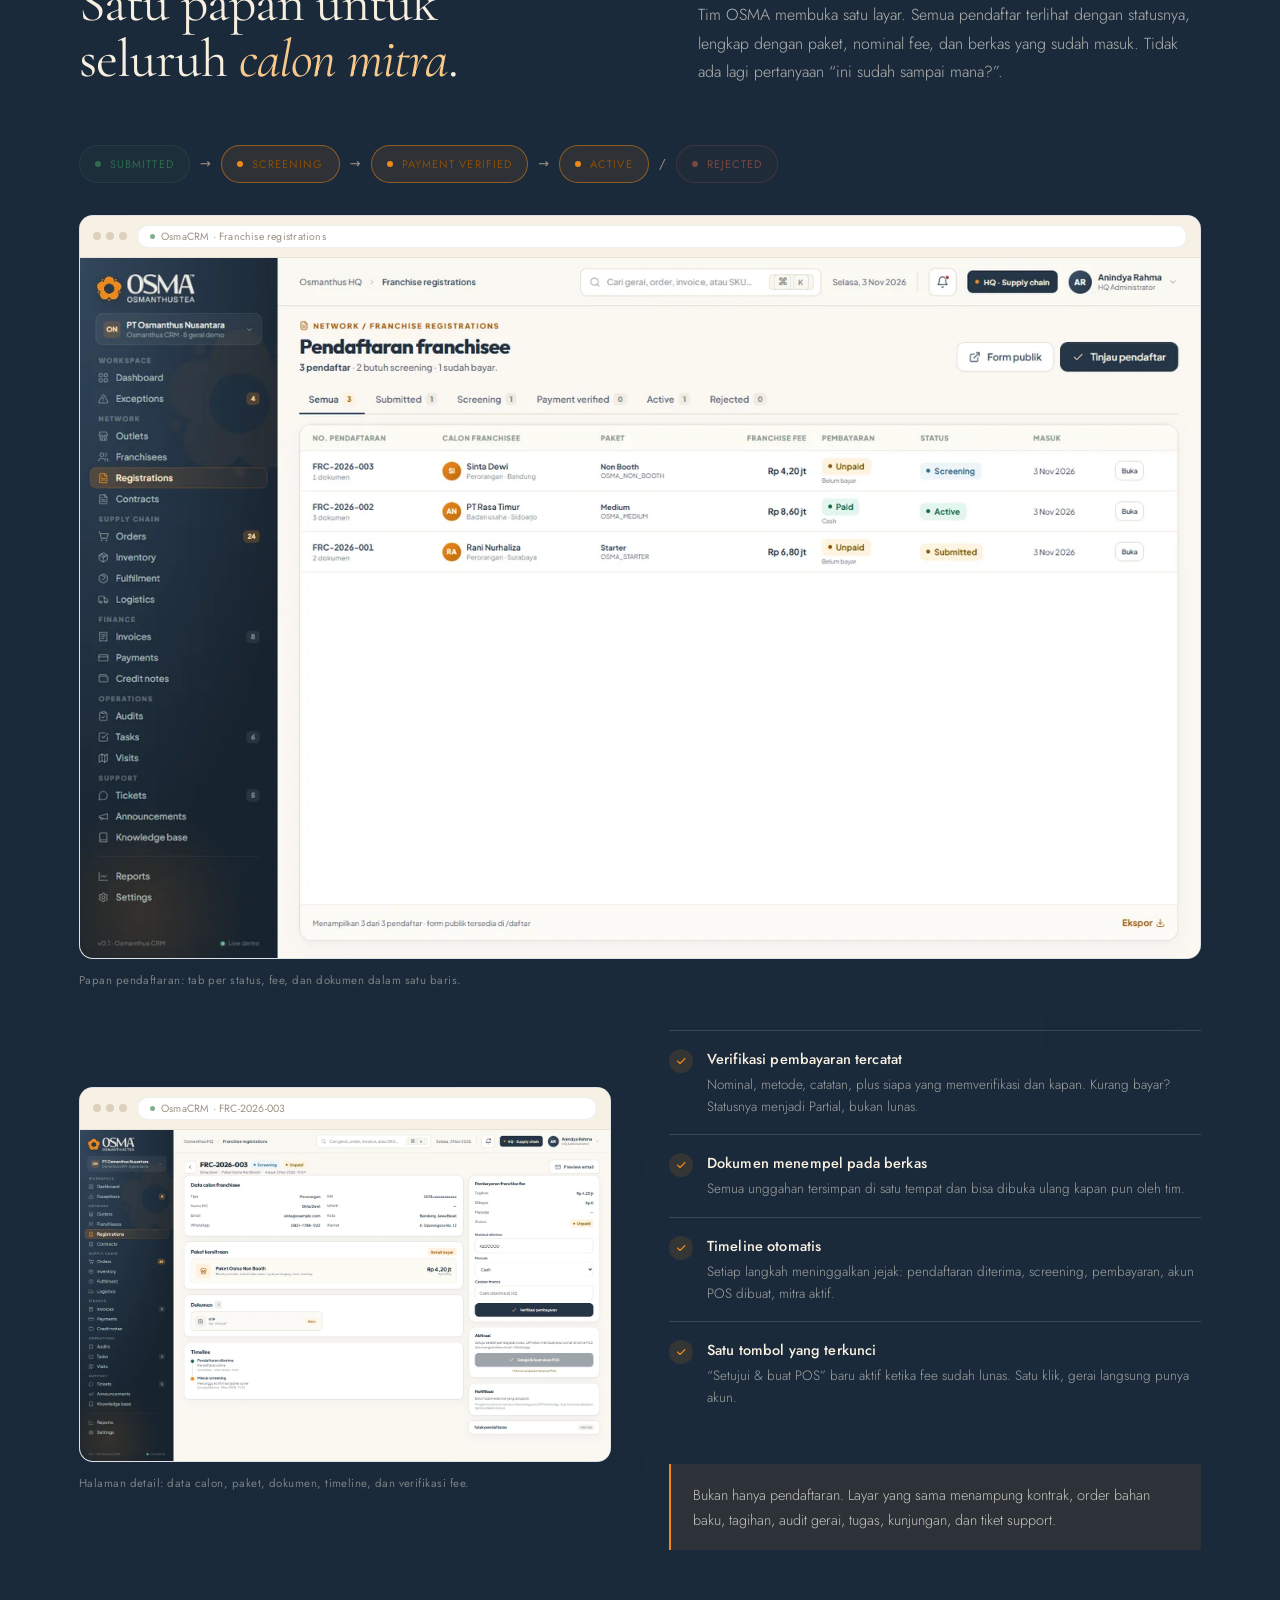
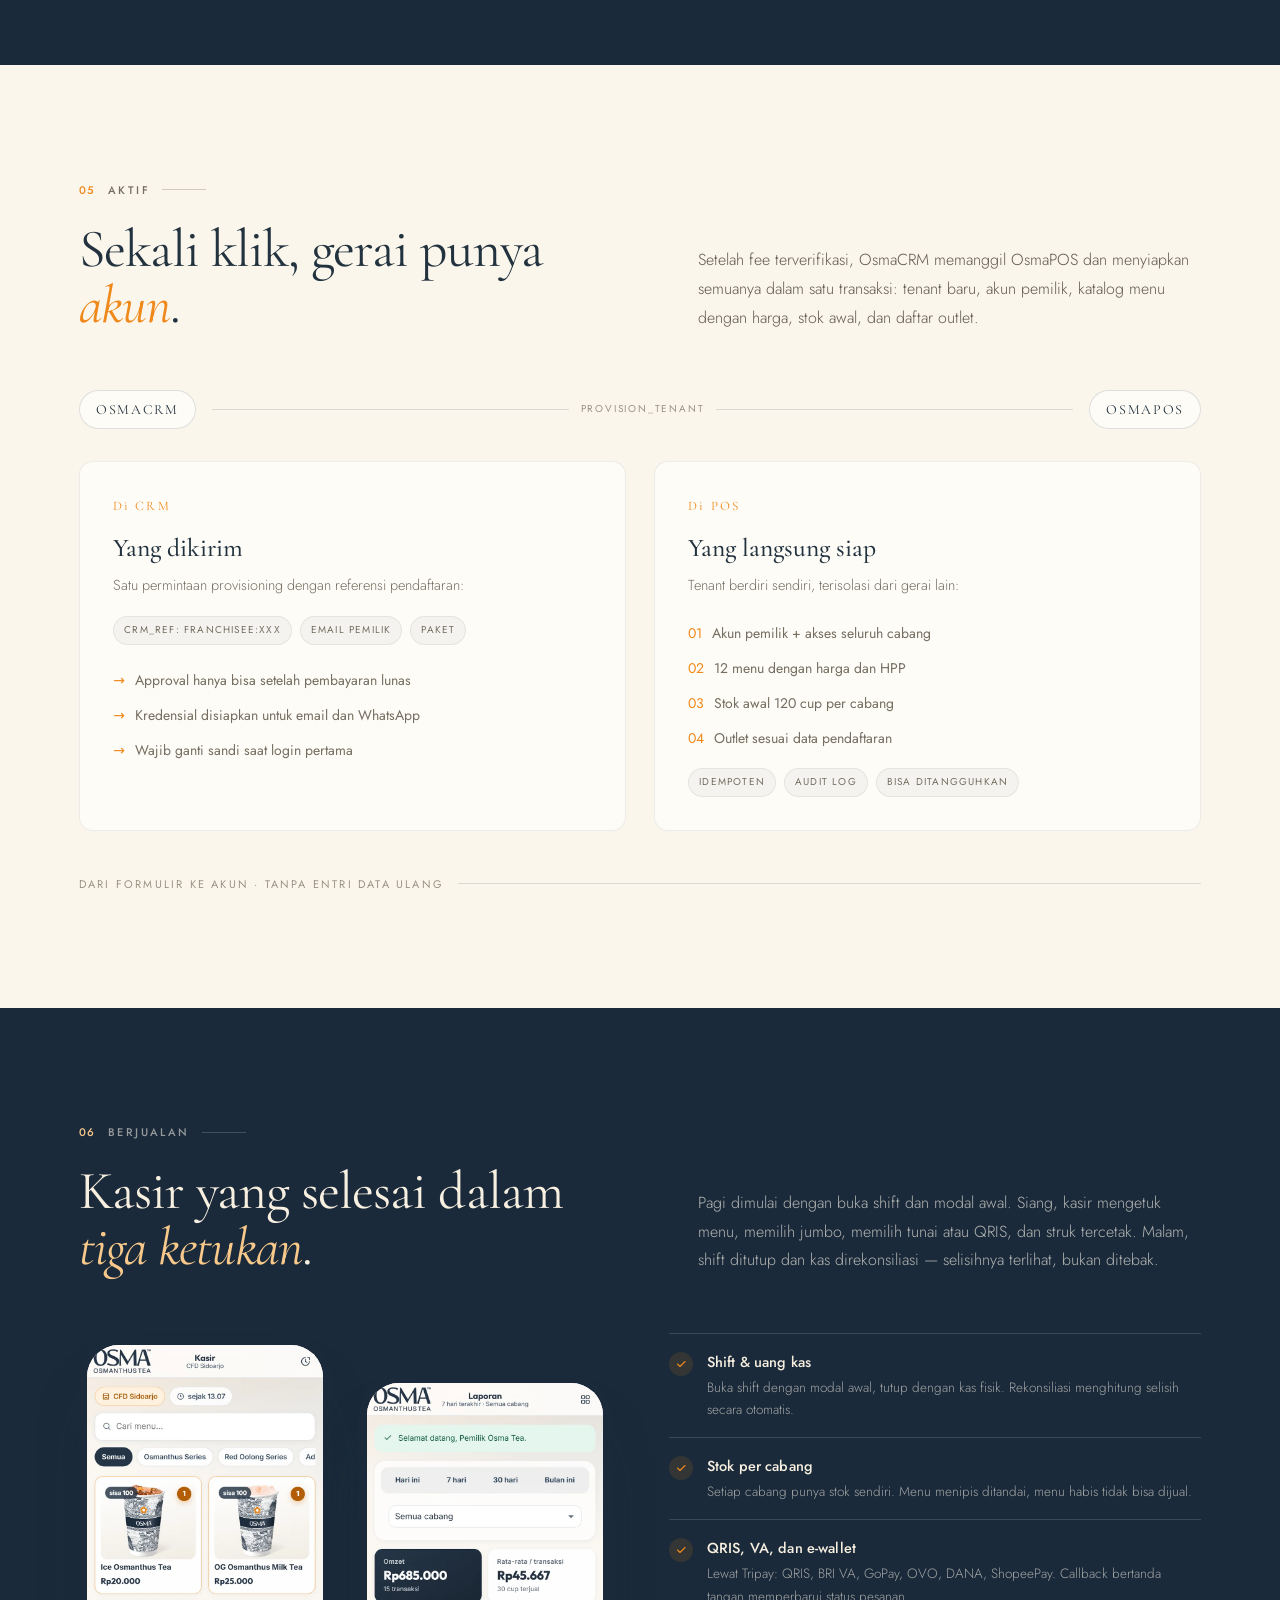
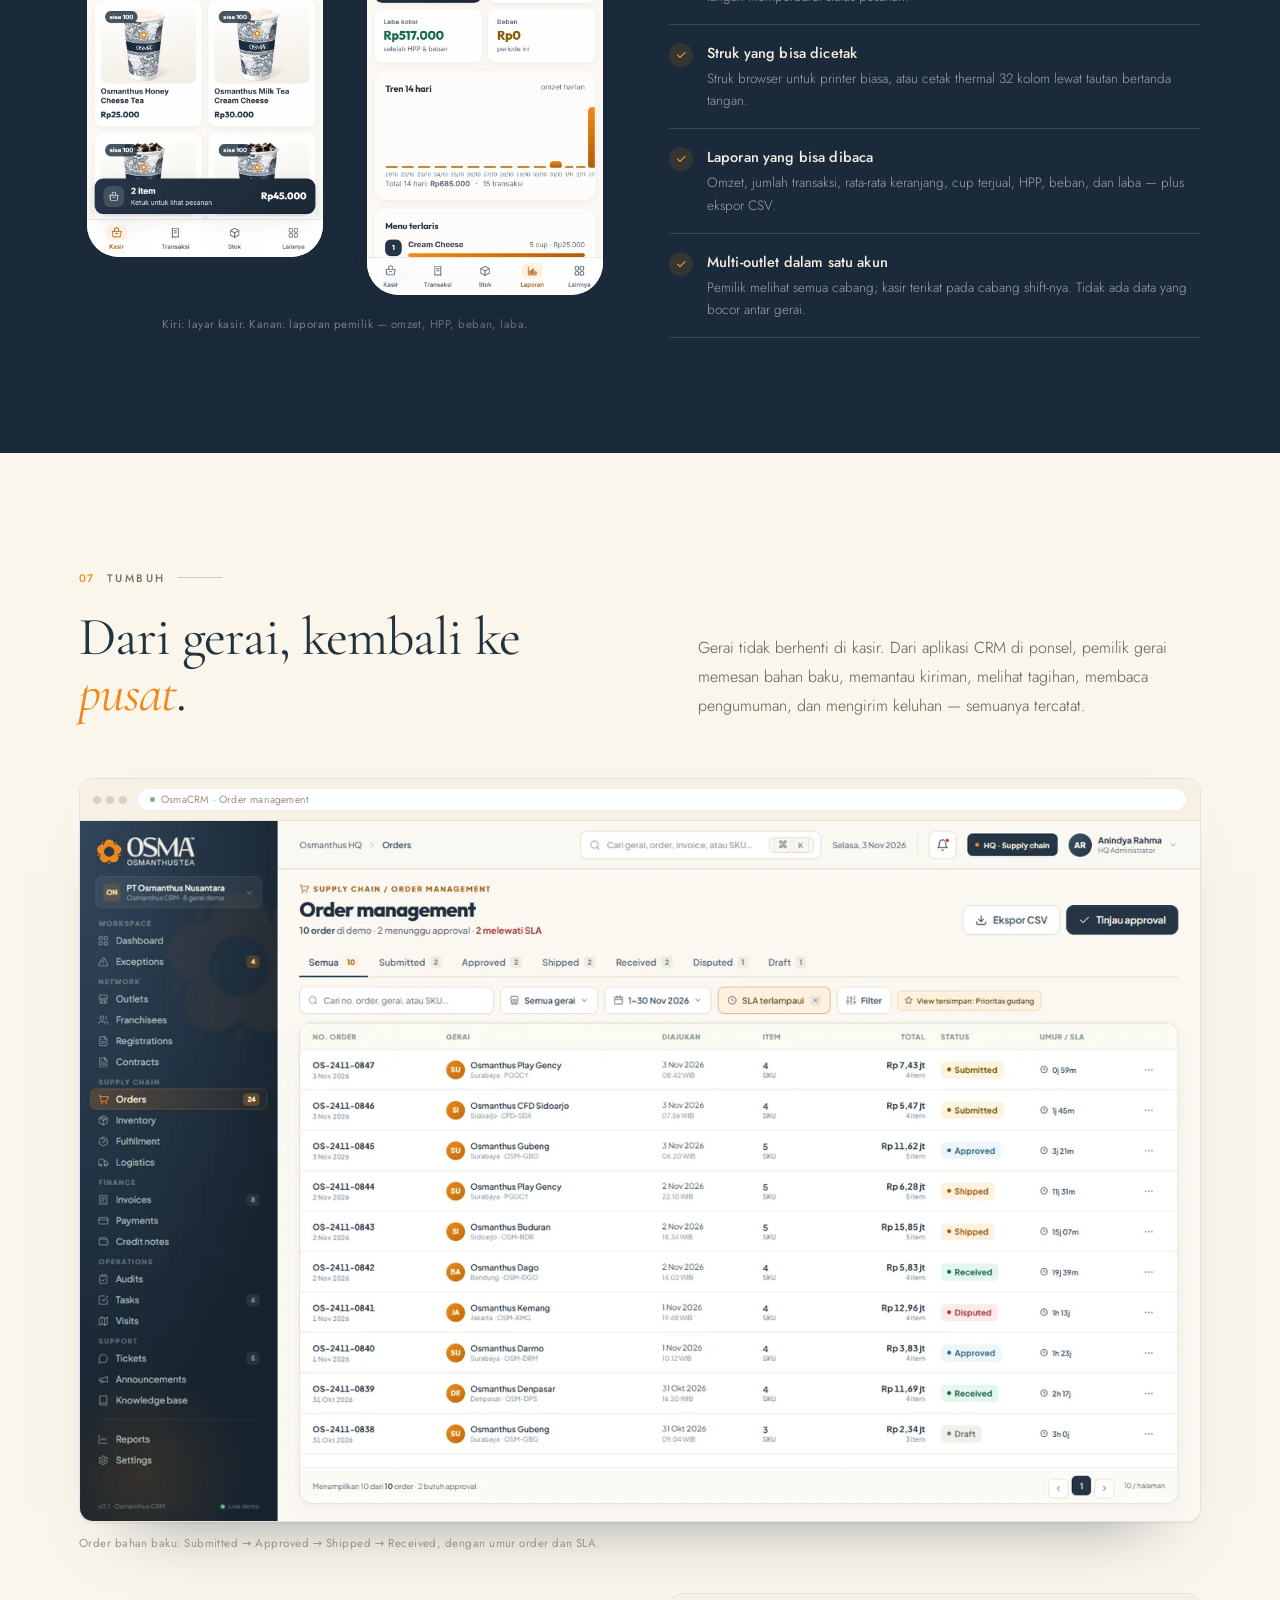
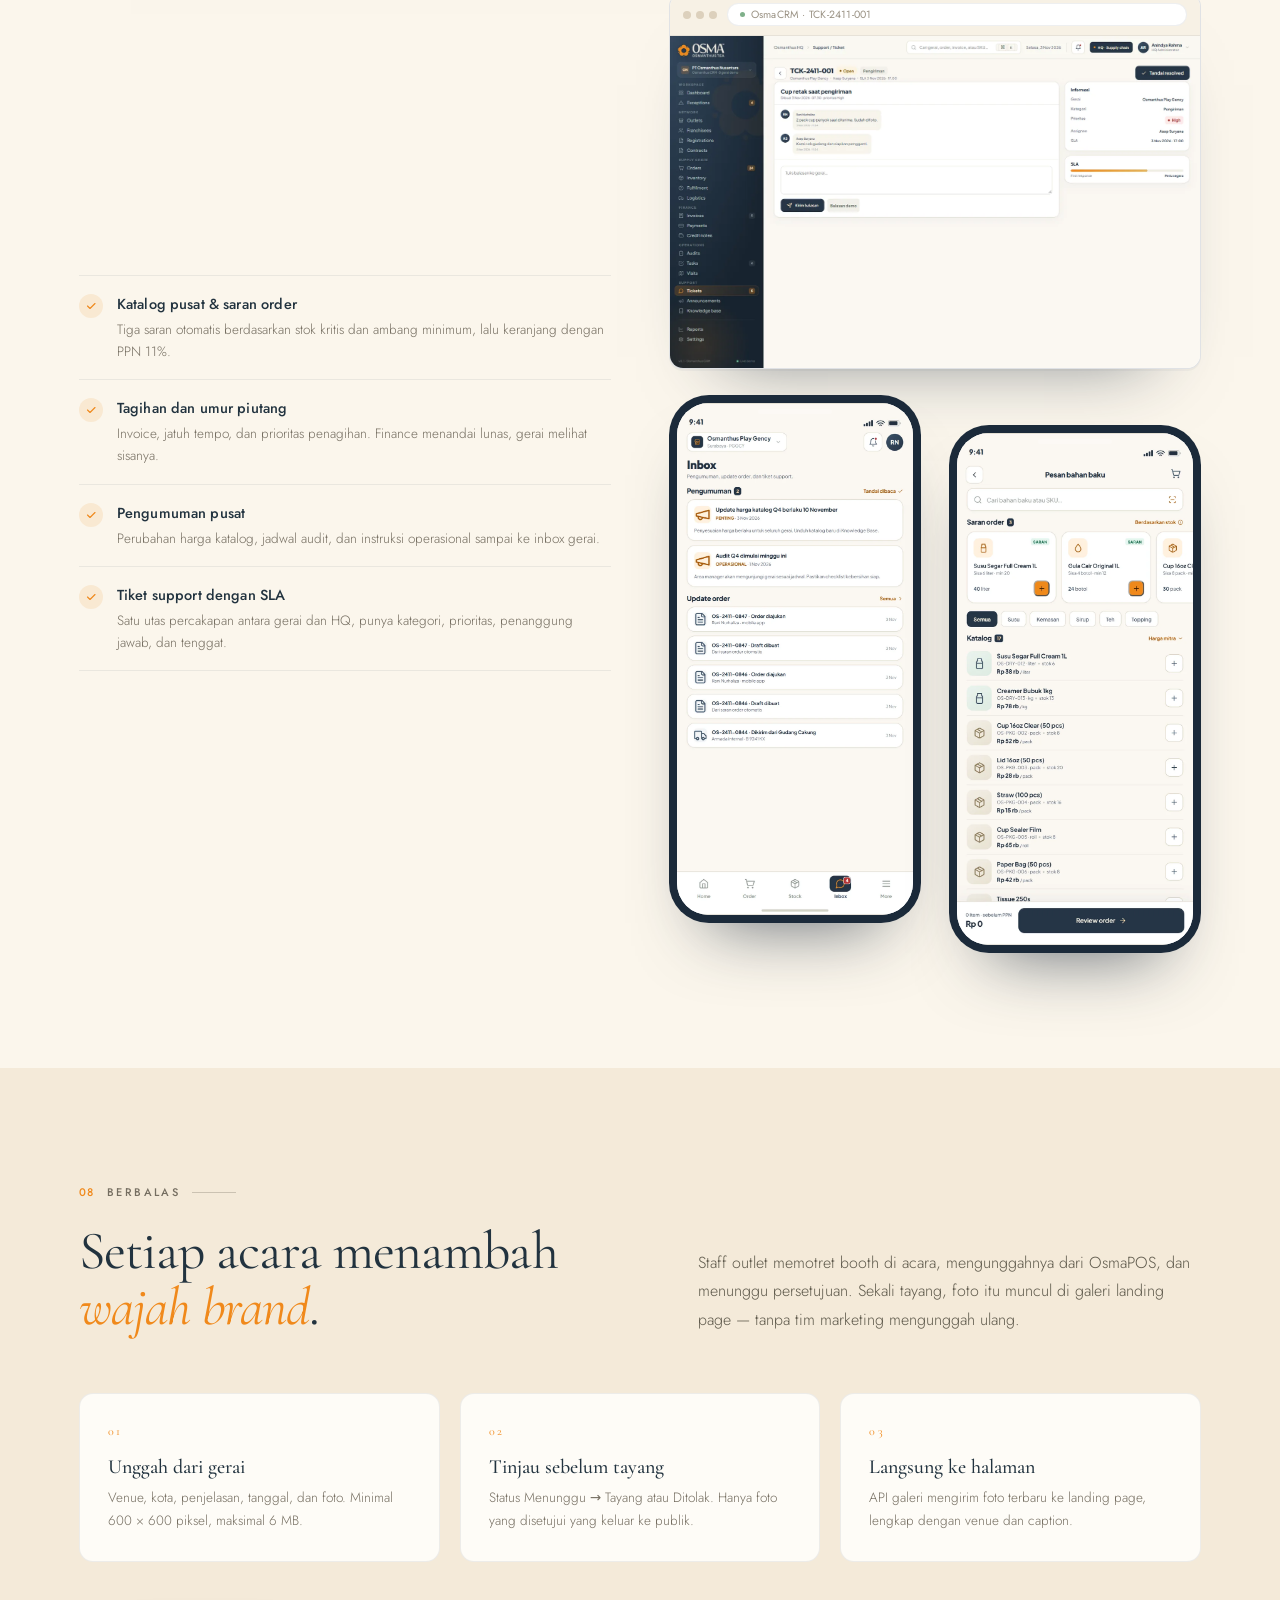
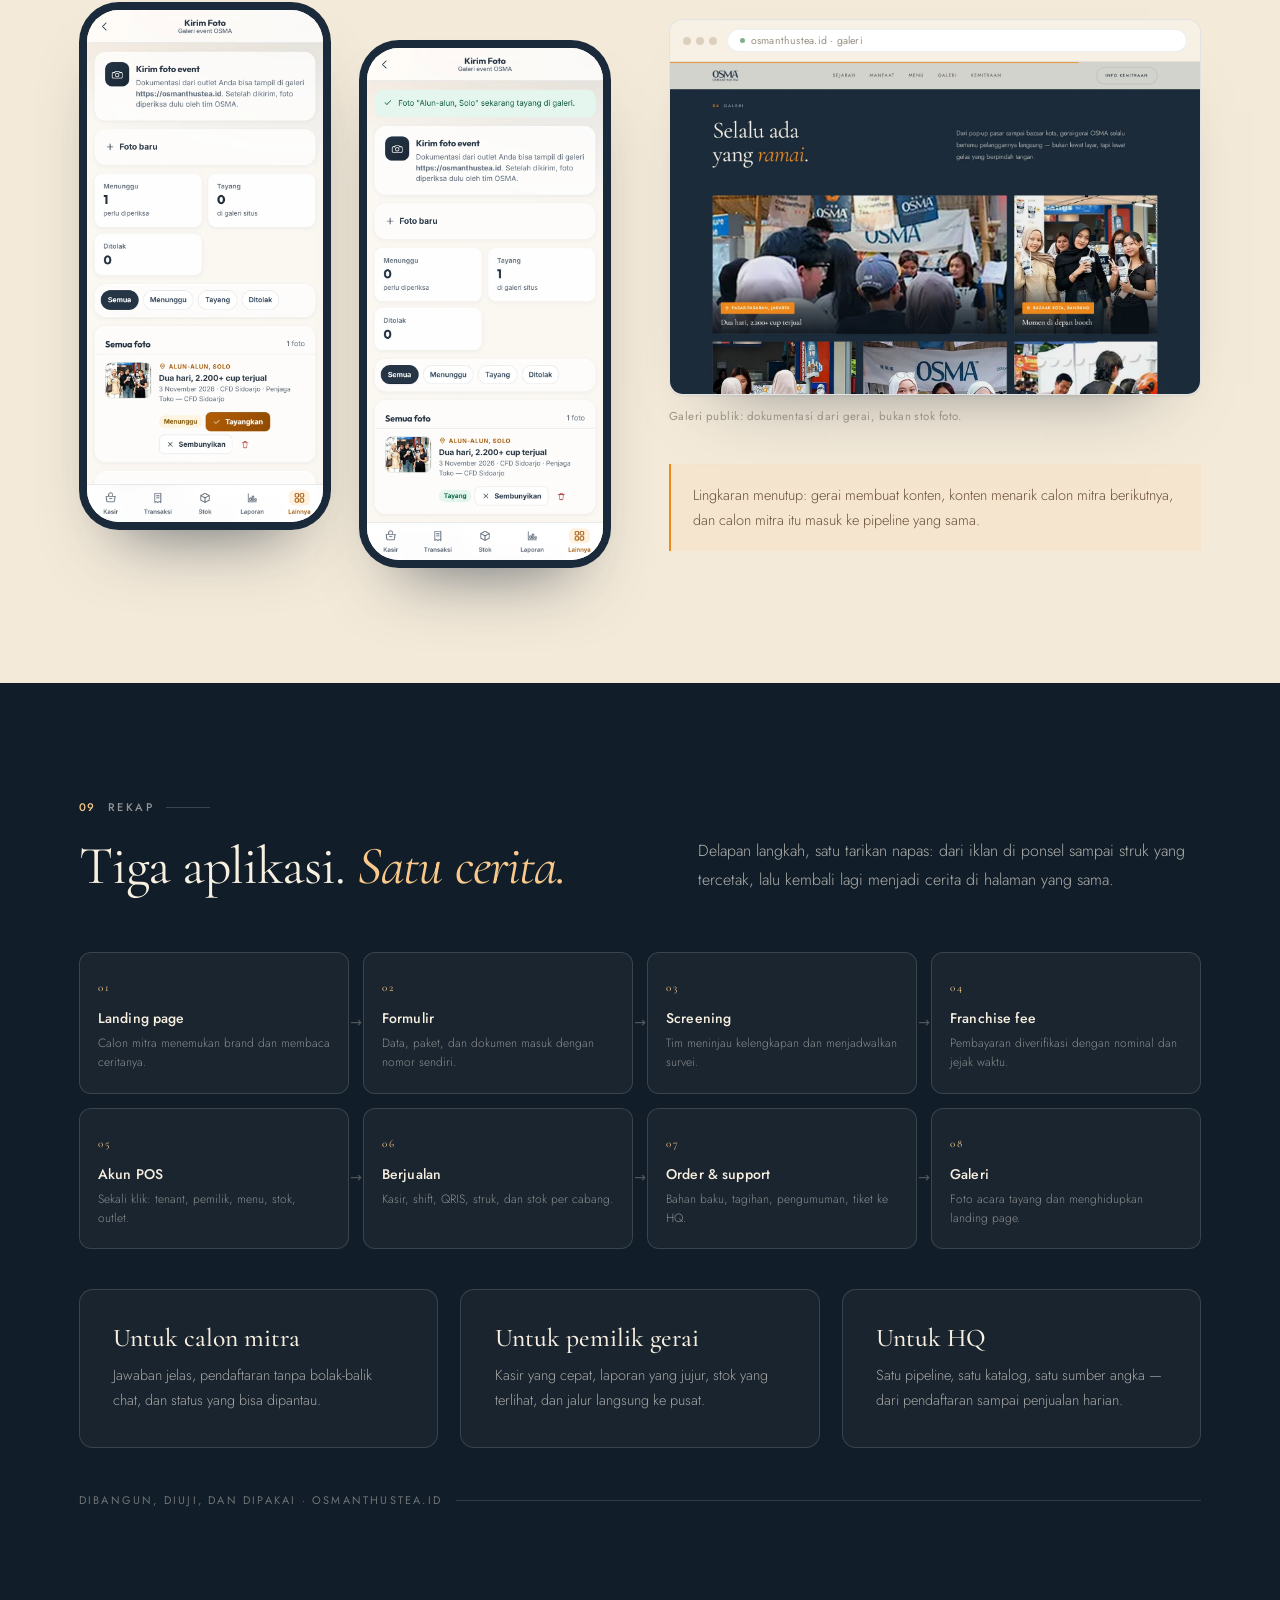
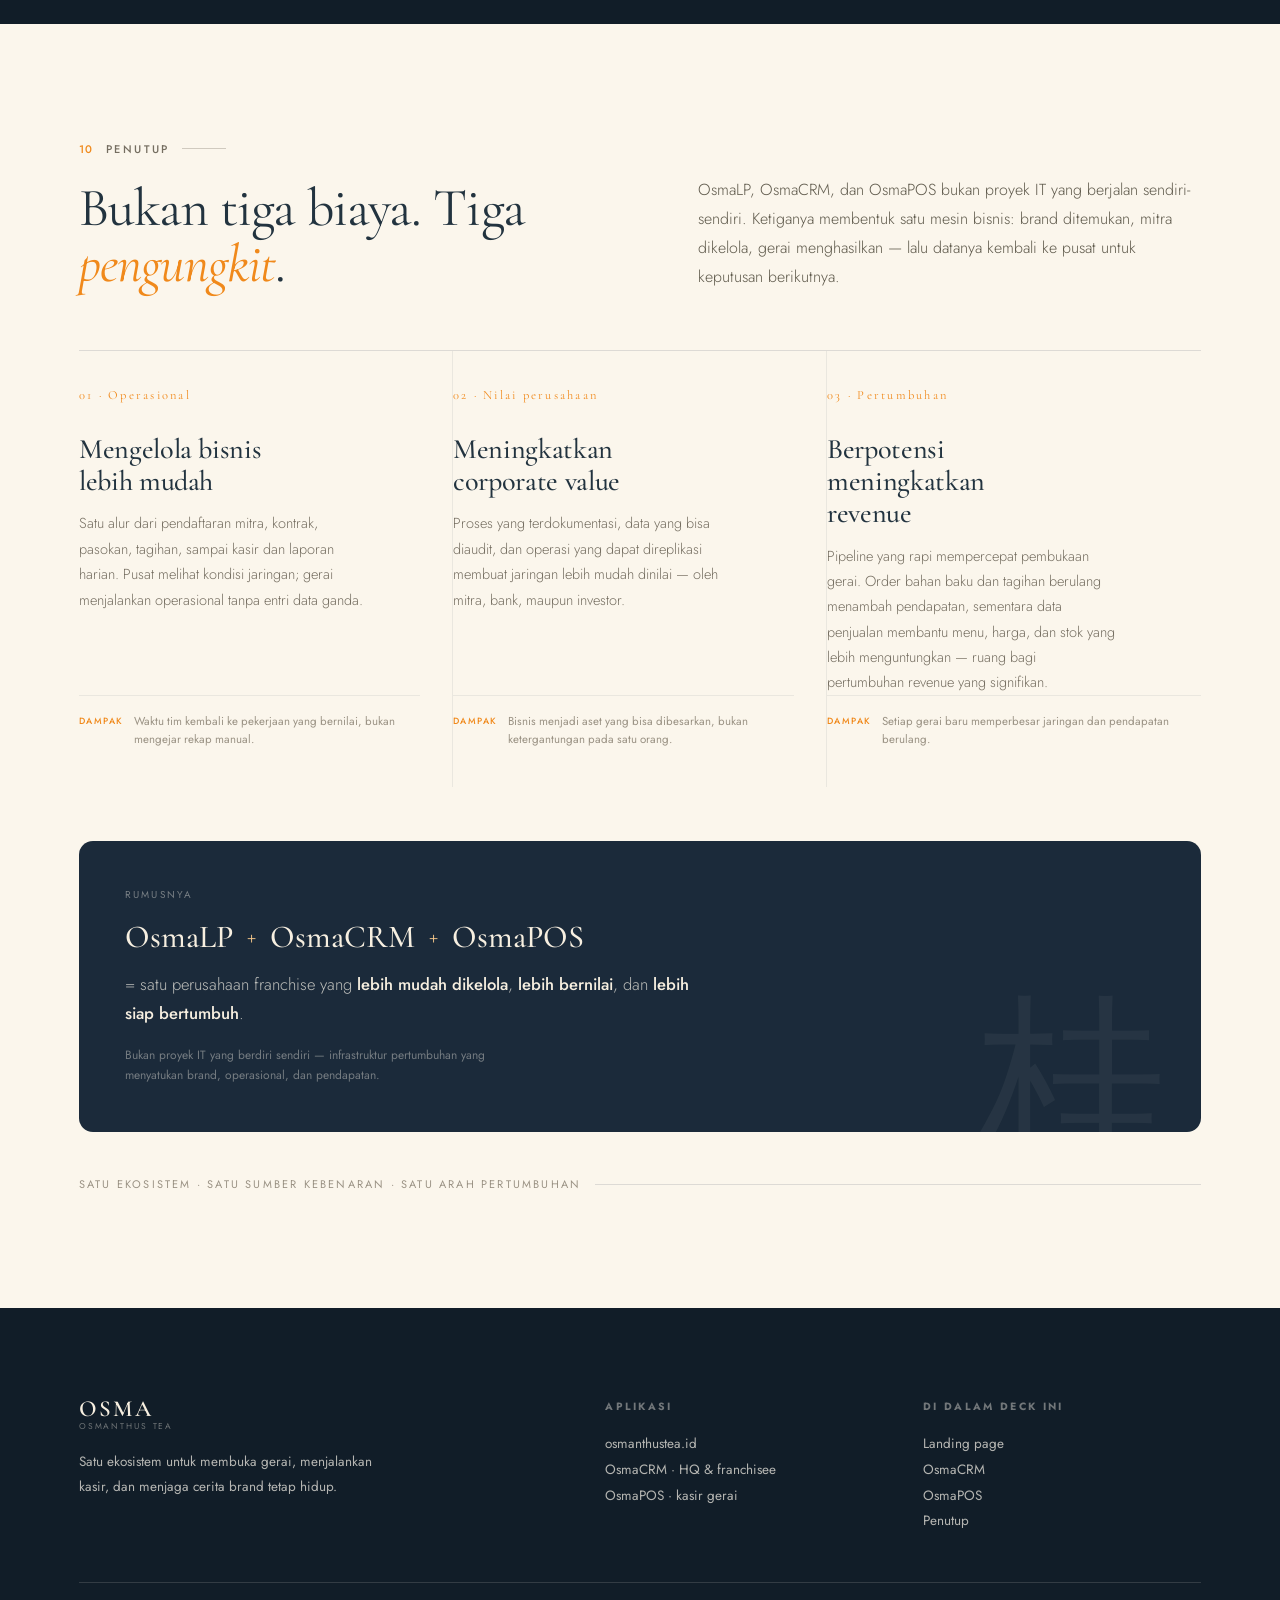
==== commit d8934942: "feat(presentasi): bedakan menu penutup di navigasi atas Menu Penutup diberi gaya pill oranye dengan " ====
--- a/presentasi/index.html
+++ b/presentasi/index.html
@@ -73,6 +73,24 @@
 .topnav{display:flex;align-items:center;gap:26px;font-size:11px;letter-spacing:.16em;text-transform:uppercase;color:var(--muted)}
 .topnav a{transition:color .3s}
 .topnav a:hover{color:var(--orange)}
+.topnav .topnav__cta{
+  display:inline-flex;align-items:center;gap:8px;
+  padding:7px 13px 7px 15px;border-radius:999px;
+  border:1px solid rgba(240,137,27,.38);
+  background:rgba(240,137,27,.08);
+  color:#8A4E07;letter-spacing:.14em;
+  transition:background .35s var(--ease),color .35s var(--ease),border-color .35s var(--ease),transform .35s var(--ease);
+}
+.topnav .topnav__cta svg{
+  width:12px;height:12px;fill:none;stroke:currentColor;stroke-width:1.9;
+  stroke-linecap:round;stroke-linejoin:round;
+  transition:transform .35s var(--ease);
+}
+.topnav .topnav__cta:hover{
+  background:var(--orange);border-color:var(--orange);color:var(--navy-deep);
+  transform:translateY(-1px);
+}
+.topnav .topnav__cta:hover svg{transform:translateY(2px)}
 .topmeta{font-size:10px;letter-spacing:.2em;text-transform:uppercase;color:var(--muted-2)}
 @media (max-width:820px){.topnav,.topmeta{display:none}}
 @media (max-width:1180px){.topmeta{display:none}}
@@ -515,7 +533,9 @@
     <a href="#crm">CRM</a>
     <a href="#pos">POS</a>
     <a href="#rekap">Rekap</a>
-    <a href="#manfaat">Manfaat</a>
+    <a class="topnav__cta" href="#manfaat">Penutup
+      <svg viewBox="0 0 24 24" aria-hidden="true"><path d="M12 5v14M6 13l6 6 6-6"/></svg>
+    </a>
   </nav>
   <span class="topmeta">Sistem Terpadu · 2026</span>
 </header>
@@ -1475,7 +1495,7 @@
         <p><a href="#landing">Landing page</a></p>
         <p><a href="#crm">OsmaCRM</a></p>
         <p><a href="#pos">OsmaPOS</a></p>
-        <p><a href="#manfaat">Manfaat</a></p>
+        <p><a href="#manfaat">Penutup</a></p>
       </div>
     </div>
     <div class="footer-bottom">
